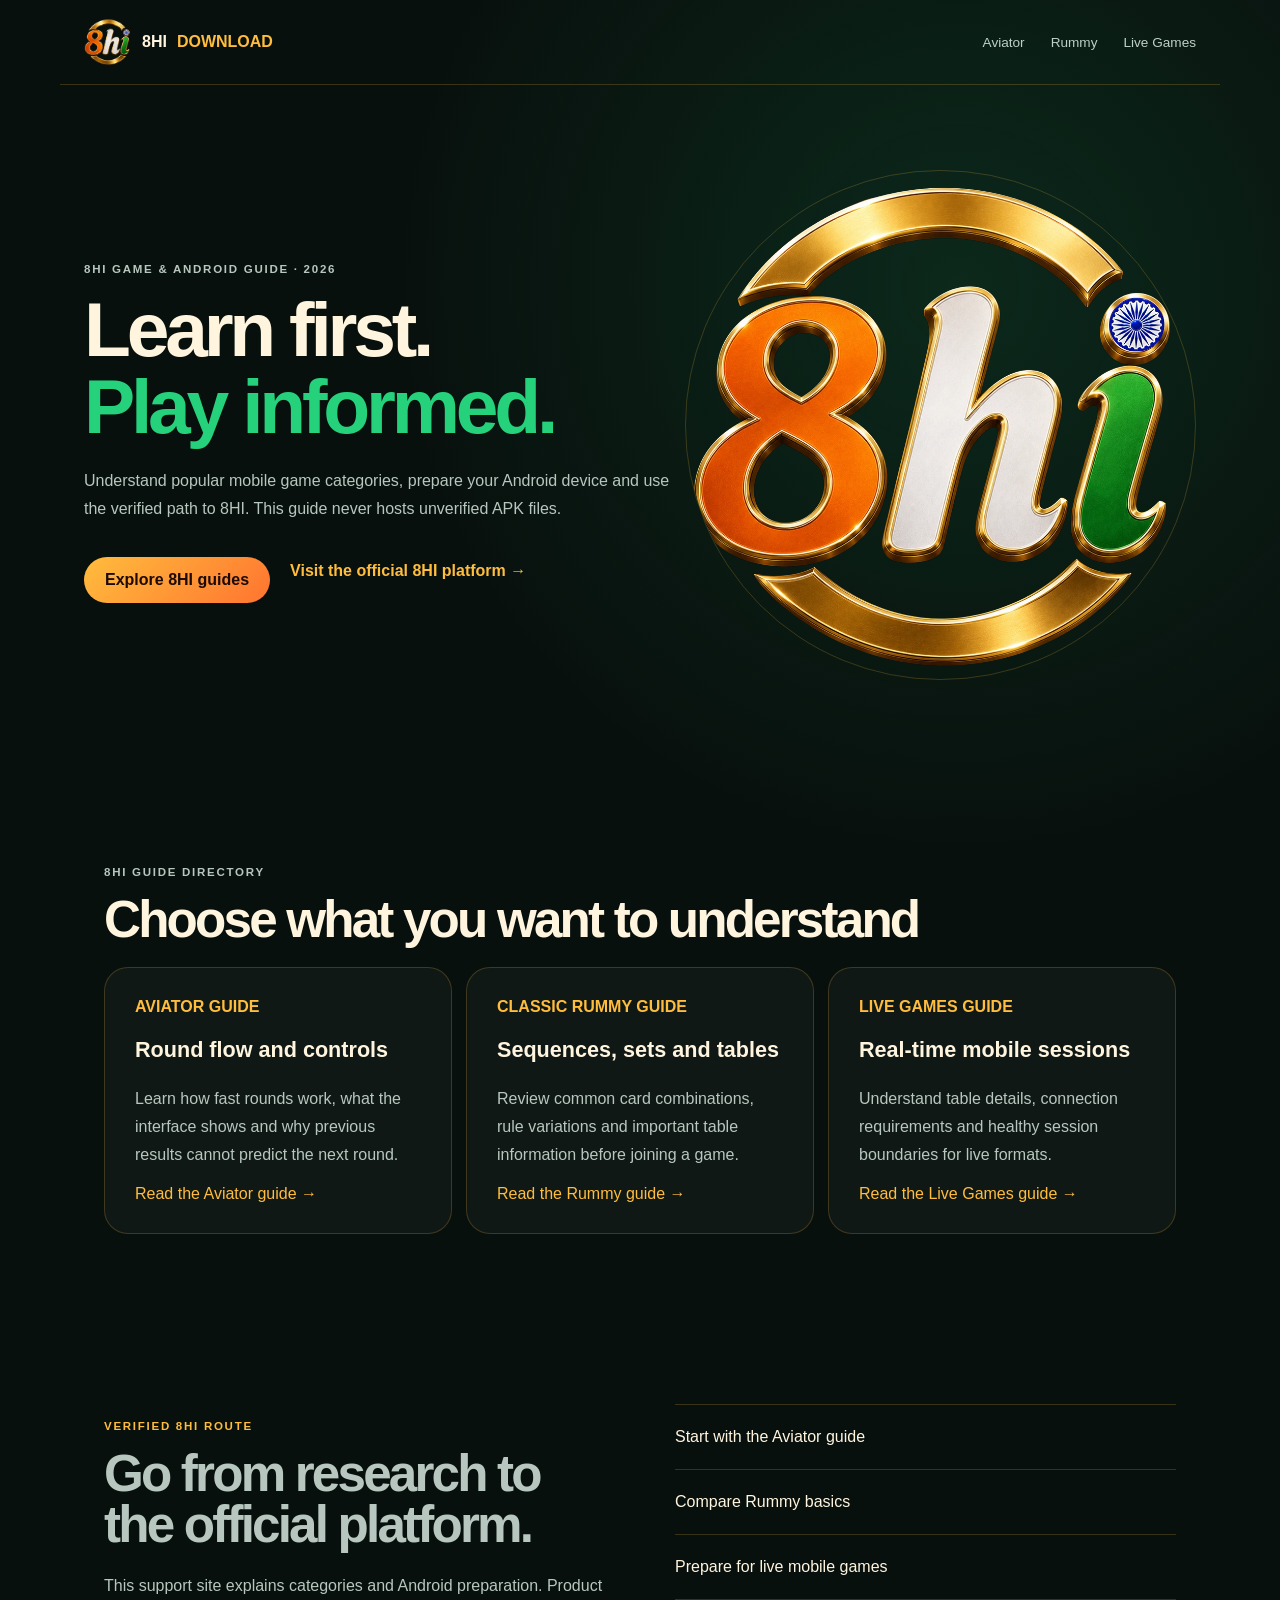
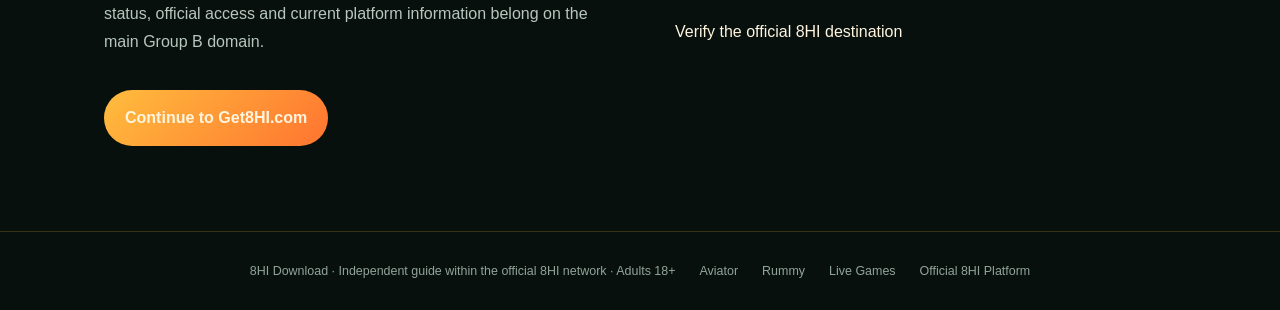
==== index.html @ d854d886 "Migrate 8HI site to GitHub Pages with live APK download" ====
<!DOCTYPE html><html lang="en-IN"><head><meta charSet="utf-8"/><meta name="viewport" content="width=device-width, initial-scale=1"/><link rel="preload" href="/assets/8hi-mark.png" as="image"/><link rel="preload" href="/assets/8hi-hero-mark-20260906.webp" as="image"/><link rel="stylesheet" href="/_next/static/css/index.asVt8kmq.css" data-rsc-css-href="/_next/static/css/index.asVt8kmq.css" data-precedence="vite-rsc/importer-resources"/><link rel="stylesheet" href="/_next/static/css/Seo.ypGJjSNi.css" data-rsc-css-href="/_next/static/css/Seo.ypGJjSNi.css" data-precedence="vite-rsc/importer-resources"/><link rel="modulepreload" fetchPriority="low" href="/_next/static/chunks/index-BQ0-oUy0.js"/><script src="/_next/static/chunks/rolldown-runtime-C60lm6uB.js" type="module" async=""></script><script src="/_next/static/chunks/framework-BgSIrAUN.js" type="module" async=""></script><link rel="modulepreload" href="/_next/static/chunks/layout-segment-context-BowPT3Re.js" crossorigin=""/><title>8HI Download 2026 — Official Release &amp; Safety Checks</title><meta name="description" content="Follow the 8HI download release status and learn how to verify the Android file, source, version and device requirements."/><meta name="robots" content="index, follow"/><meta name="googlebot" content="index, follow, max-image-preview:large, max-snippet:-1"/><meta property="og:title" content="8HI Download — Verify Before Installing"/><meta property="og:description" content="Release status and practical download safety checks for 2026."/><meta property="og:url" content="https://8hidownload.com"/><meta property="og:site_name" content="8HI Download"/><meta property="og:type" content="website"/><meta property="og:locale" content="en_IN"/><meta property="og:image" content="https://8hidownload.com/og.png"/><meta name="twitter:card" content="summary_large_image"/><meta name="twitter:title" content="8HI Download — Verify Before Installing"/><meta name="twitter:description" content="Release status and practical download safety checks for 2026."/><meta name="twitter:image" content="https://8hidownload.com/og.png"/><link rel="shortcut icon" href="/favicon.ico"/><link rel="icon" href="/icon-48.png" sizes="48x48" type="image/png"/><link rel="icon" href="/icon.png" sizes="96x96" type="image/png"/><link rel="icon" href="/icon-192.png" sizes="192x192" type="image/png"/><link rel="icon" href="/favicon.ico" sizes="48x48" type="image/x-icon"/><link rel="apple-touch-icon" href="/icon-192.png" sizes="192x192" type="image/png"/><link rel="manifest" href="/manifest.webmanifest"/><link rel="canonical" href="https://8hidownload.com"/><script>Object.assign(((self[Symbol.for("vinext.navigationRuntime")]??={bootstrap:{routeManifest:null},functions:{}}).bootstrap.rsc??={rsc:[]}),{params:{},nav:{"pathname":"/","searchParams":[]}})</script><link rel="modulepreload" href="/_next/static/chunks/index-BQ0-oUy0.js" />
</head><body><main><script type="application/ld+json">{"@context":"https://schema.org","@graph":[{"@type":"Organization","@id":"https://8hidownload.com/#organization","name":"8HI Download","url":"https://8hidownload.com/","logo":{"@type":"ImageObject","url":"https://8hidownload.com/icon-512.png"}},{"@type":"WebSite","@id":"https://8hidownload.com/#website","name":"8HI Download","url":"https://8hidownload.com/","inLanguage":"en-IN","publisher":{"@id":"https://8hidownload.com/#organization"}},{"@type":"WebPage","name":"8HI Download Guides for Android Players in 2026","description":"Explore original 8HI game guides, Android readiness advice and a verified route to the official 8HI platform.","url":"https://8hidownload.com/","datePublished":"2026-08-31","dateModified":"2026-08-31","isPartOf":{"@id":"https://8hidownload.com/#website"}},{"@type":"BreadcrumbList","itemListElement":[{"@type":"ListItem","position":1,"name":"8HI Download","item":"https://8hidownload.com/"}]}]}</script><header><a class="brand" href="/"><img src="/assets/8hi-mark.png" alt="8HI Download" width="48" height="48"/>8HI <b>DOWNLOAD</b></a><nav><a href="/aviator">Aviator</a><a href="/rummy">Rummy</a><a href="/live-games">Live Games</a></nav></header><section class="hero"><div><p class="eyebrow">8HI GAME &amp; ANDROID GUIDE · 2026</p><h1>Learn first.<span>Play informed.</span></h1><p>Understand popular mobile game categories, prepare your Android device and use the verified path to 8HI. This guide never hosts unverified APK files.</p><div class="actions"><a class="button" href="#guides">Explore 8HI guides</a><a class="text-link" href="https://get8hi.com/">Visit the official 8HI platform →</a></div></div><img src="/assets/8hi-hero-mark-20260906.webp" alt="8HI Download official logo" width="700" height="700" loading="eager"/></section><section class="guides" id="guides"><p class="eyebrow">8HI GUIDE DIRECTORY</p><h2>Choose what you want to understand</h2><div><article><b>AVIATOR GUIDE</b><h3>Round flow and controls</h3><p>Learn how fast rounds work, what the interface shows and why previous results cannot predict the next round.</p><a href="/aviator">Read the Aviator guide →</a></article><article><b>CLASSIC RUMMY GUIDE</b><h3>Sequences, sets and tables</h3><p>Review common card combinations, rule variations and important table information before joining a game.</p><a href="/rummy">Read the Rummy guide →</a></article><article><b>LIVE GAMES GUIDE</b><h3>Real-time mobile sessions</h3><p>Understand table details, connection requirements and healthy session boundaries for live formats.</p><a href="/live-games">Read the Live Games guide →</a></article></div></section><section class="learn"><div><p class="eyebrow">VERIFIED 8HI ROUTE</p><h2>Go from research to the official platform.</h2><p>This support site explains categories and Android preparation. Product status, official access and current platform information belong on the main Group B domain.</p><a class="button" href="https://get8hi.com/">Continue to Get8HI.com</a></div><ul><li><a href="/aviator">Start with the Aviator guide</a></li><li><a href="/rummy">Compare Rummy basics</a></li><li><a href="/live-games">Prepare for live mobile games</a></li><li><a href="https://get8hi.com/">Verify the official 8HI destination</a></li></ul></section><footer><span>8HI Download · Independent guide within the official 8HI network · Adults 18+</span><a href="/aviator">Aviator</a><a href="/rummy">Rummy</a><a href="/live-games">Live Games</a><a href="https://get8hi.com/">Official 8HI Platform</a></footer></main><script type="module" src="/_next/static/chunks/index-BQ0-oUy0.js" id="_R_" async=""></script><script>((self[Symbol.for("vinext.navigationRuntime")]??={bootstrap:{routeManifest:null},functions:{}}).bootstrap.rsc??={rsc:[]}).rsc.push("2:I[\"d5075e13e03a\",[],\"Children\",1]\n")</script><script>((self[Symbol.for("vinext.navigationRuntime")]??={bootstrap:{routeManifest:null},functions:{}}).bootstrap.rsc??={rsc:[]}).rsc.push("3:I[\"f68a58624a56\",[],\"GlobalErrorBoundary\",1]\n")</script><script>((self[Symbol.for("vinext.navigationRuntime")]??={bootstrap:{routeManifest:null},functions:{}}).bootstrap.rsc??={rsc:[]}).rsc.push("4:I[\"ffd5c8636600\",[],\"default\",1]\n")</script><script>((self[Symbol.for("vinext.navigationRuntime")]??={bootstrap:{routeManifest:null},functions:{}}).bootstrap.rsc??={rsc:[]}).rsc.push("5:I[\"f68a58624a56\",[],\"ErrorBoundary\",1]\n")</script><script>((self[Symbol.for("vinext.navigationRuntime")]??={bootstrap:{routeManifest:null},functions:{}}).bootstrap.rsc??={rsc:[]}).rsc.push("6:I[\"ed53b9c3ef4a\",[],\"LayoutSegmentProvider\",1]\n")</script><script>((self[Symbol.for("vinext.navigationRuntime")]??={bootstrap:{routeManifest:null},functions:{}}).bootstrap.rsc??={rsc:[]}).rsc.push("7:I[\"d5075e13e03a\",[],\"Slot\",1]\n")</script><script>((self[Symbol.for("vinext.navigationRuntime")]??={bootstrap:{routeManifest:null},functions:{}}).bootstrap.rsc??={rsc:[]}).rsc.push("8:I[\"f68a58624a56\",[],\"NotFoundBoundary\",1]\n")</script><script>((self[Symbol.for("vinext.navigationRuntime")]??={bootstrap:{routeManifest:null},functions:{}}).bootstrap.rsc??={rsc:[]}).rsc.push("9:I[\"fe48302fca77\",[],\"AppRouterScrollTarget\",1]\n")</script><script>((self[Symbol.for("vinext.navigationRuntime")]??={bootstrap:{routeManifest:null},functions:{}}).bootstrap.rsc??={rsc:[]}).rsc.push("a:I[\"f68a58624a56\",[],\"RedirectBoundary\",1]\n")</script><script>((self[Symbol.for("vinext.navigationRuntime")]??={bootstrap:{routeManifest:null},functions:{}}).bootstrap.rsc??={rsc:[]}).rsc.push(":HL[\"/_next/static/css/index.asVt8kmq.css\",\"style\"     ]\n")</script><script>((self[Symbol.for("vinext.navigationRuntime")]??={bootstrap:{routeManifest:null},functions:{}}).bootstrap.rsc??={rsc:[]}).rsc.push("0:{\"__route\":\"route:/\",\"__interceptionContext\":null,\"__layoutIds\":[\"layout:/\"],\"__rootLayout\":\"/\",\"__sourcePage\":\"/page\",\"page:/\":\"$L1\",\"layout:/\":[[[[\"$\",\"link\",\"css:/_next/static/css/index.asVt8kmq.css\",{\"rel\":\"stylesheet\",\"precedence\":\"vite-rsc/importer-resources\",\"href\":\"/_next/static/css/index.asVt8kmq.css\",\"data-rsc-css-href\":\"/_next/static/css/index.asVt8kmq.css\"}],\"$undefined\"],[\"$\",\"html\",null,{\"lang\":\"en-IN\",\"children\":[\"$\",\"body\",null,{\"children\":[\"$\",\"$L2\",null,{}]}]}]],null],\"route:/\":[[[\"$\",\"meta\",null,{\"charSet\":\"utf-8\"}],[[\"$\",\"title\",\"0\",{\"children\":\"8HI Download 2026 — Official Release \u0026 Safety Checks\"}],[\"$\",\"meta\",\"1\",{\"name\":\"description\",\"content\":\"Follow the 8HI download release status and learn how to verify the Android file, source, version and device requirements.\"}],[\"$\",\"meta\",\"2\",{\"name\":\"robots\",\"content\":\"index, follow\"}],[\"$\",\"meta\",\"3\",{\"name\":\"googlebot\",\"content\":\"index, follow, max-image-preview:large, max-snippet:-1\"}],[\"$\",\"meta\",\"4\",{\"property\":\"og:title\",\"content\":\"8HI Download — Verify Before Installing\"}],[\"$\",\"meta\",\"5\",{\"property\":\"og:description\",\"content\":\"Release status and practical download safety checks for 2026.\"}],[\"$\",\"meta\",\"6\",{\"property\":\"og:url\",\"content\":\"https://8hidownload.com\"}],[\"$\",\"meta\",\"7\",{\"property\":\"og:site_name\",\"content\":\"8HI Download\"}],[\"$\",\"meta\",\"8\",{\"property\":\"og:type\",\"content\":\"website\"}],[\"$\",\"meta\",\"9\",{\"property\":\"og:locale\",\"content\":\"en_IN\"}],[\"$\",\"meta\",\"10\",{\"property\":\"og:image\",\"content\":\"https://8hidownload.com/og.png\"}],[\"$\",\"meta\",\"11\",{\"name\":\"twitter:card\",\"content\":\"summary_large_image\"}],[\"$\",\"meta\",\"12\",{\"name\":\"twitter:title\",\"content\":\"8HI Download — Verify Before Installing\"}],[\"$\",\"meta\",\"13\",{\"name\":\"twitter:description\",\"content\":\"Release status and practical download safety checks for 2026.\"}],[\"$\",\"meta\",\"14\",{\"name\":\"twitter:image\",\"content\":\"https://8hidownload.com/og.png\"}],[\"$\",\"link\",\"15\",{\"rel\":\"shortcut icon\",\"href\":\"/favicon.ico\"}],[\"$\",\"link\",\"16\",{\"rel\":\"icon\",\"href\":\"/icon-48.png\",\"sizes\":\"48x48\",\"type\":\"image/png\"}],[\"$\",\"link\",\"17\",{\"rel\":\"icon\",\"href\":\"/icon.png\",\"sizes\":\"96x96\",\"type\":\"image/png\"}],[\"$\",\"link\",\"18\",{\"rel\":\"icon\",\"href\":\"/icon-192.png\",\"sizes\":\"192x192\",\"type\":\"image/png\"}],[\"$\",\"link\",\"19\",{\"rel\":\"icon\",\"href\":\"/favicon.ico\",\"sizes\":\"48x48\",\"type\":\"image/x-icon\"}],[\"$\",\"link\",\"20\",{\"rel\":\"apple-touch-icon\",\"href\":\"/icon-192.png\",\"sizes\":\"192x192\",\"type\":\"image/png\"}],[\"$\",\"link\",\"21\",{\"rel\":\"manifest\",\"href\":\"/manifest.webmanifest\"}],[\"$\",\"link\",\"22\",{\"rel\":\"canonical\",\"href\":\"https://8hidownload.com\"}]],[[\"$\",\"meta\",\"0\",{\"name\":\"viewport\",\"content\":\"width=device-width, initial-scale=1\"}]]],[\"$\",\"$L3\",null,{\"fallback\":\"$4\",\"children\":[\"$\",\"$L5\",null,{\"fallback\":\"$4\",\"children\":[\"$\",\"$L6\",null,{\"providerId\":\"layout:/\",\"segmentMap\":{\"children\":[]},\"children\":[\"$\",\"$L7\",null,{\"id\":\"layout:/\",\"parallelSlots\":\"$undefined\",\"children\":[\"$\",\"$L8\",null,{\"resetKey\":\"\",\"fallback\":[\"$\",\"main\",null,{\"className\":\"subpage\",\"children\":[[\"$\",\"p\",null,{\"className\":\"eyebrow\",\"children\":\"404\"}],[\"$\",\"h1\",null,{\"children\":\"Guide not found\"}],[\"$\",\"p\",null,{\"className\":\"intro\",\"children\":\"This guide is not available in the 8HI Download library.\"}],[\"$\",\"a\",null,{\"className\":\"button\",\"href\":\"/\",\"children\":\"Return to 8HI Download\"}]]}],\"children\":[\"$\",\"$L8\",null,{\"resetKey\":\"\",\"fallback\":[\"$\",\"main\",null,{\"className\":\"subpage\",\"children\":[[\"$\",\"p\",null,{\"className\":\"eyebrow\",\"children\":\"404\"}],[\"$\",\"h1\",null,{\"children\":\"Guide not found\"}],[\"$\",\"p\",null,{\"className\":\"intro\",\"children\":\"This guide is not available in the 8HI Download library.\"}],[\"$\",\"a\",null,{\"className\":\"button\",\"href\":\"/\",\"children\":\"Return to 8HI Download\"}]]}],\"children\":[\"$\",\"$L9\",null,{\"children\":[\"$\",\"$La\",null,{\"children\":[[\"$\",\"$L6\",null,{\"providerId\":\"page:/\",\"segmentMap\":{\"children\":[\"__PAGE__\"]},\"children\":[\"$\",\"$L7\",null,{\"id\":\"page:/\"}]}],null]}]}]}]}]}]}]}]}],null,null],\"__layoutFlags\":{\"layout:/\":\"s\"},\"__artifactCompatibility\":{\"schemaVersion\":1,\"graphVersion\":\"app-route-graph:1177fd80f83fa7b0\",\"deploymentVersion\":\"7ef89b53-1658-4b72-861a-48c53cebe636\",\"appElementsSchemaVersion\":1,\"rscPayloadSchemaVersion\":1,\"rootBoundaryId\":\"/\",\"renderEpoch\":null},\"__renderObservation\":{\"schemaVersion\":1,\"output\":{\"kind\":\"app-rsc\",\"mountedSlotsFingerprint\":null,\"renderEpoch\":null,\"rootBoundaryId\":\"/\",\"routeId\":\"route:/\"},\"completeness\":\"partial\",\"boundaryOutcome\":{\"kind\":\"unknown\"},\"requestApis\":[{\"kind\":\"connection\",\"status\":\"unknown\"},{\"kind\":\"cookies\",\"status\":\"unknown\"},{\"kind\":\"draftMode\",\"status\":\"unknown\"},{\"kind\":\"headers\",\"status\":\"unknown\"},{\"kind\":\"params\",\"status\":\"unknown\"},{\"kind\":\"searchParams\",\"status\":\"unknown\"}],\"dynamicFetches\":[],\"cacheTags\":[\"/\",\"_N_T_/\",\"_N_T_/index\",\"_N_T_/layout\",\"_N_T_/page\"],\"pathTags\":[\"/\"],\"cacheability\":\"unknown\",\"downgrade\":{\"target\":\"freshRender\",\"reasons\":[{\"code\":\"CP_DOWNGRADE_CACHEABILITY_UNKNOWN\",\"target\":\"freshRender\"},{\"code\":\"CP_DOWNGRADE_INCOMPLETE_OBSERVATION\",\"completeness\":\"partial\",\"target\":\"freshRender\"},{\"code\":\"CP_DOWNGRADE_UNKNOWN_REQUEST_API\",\"requestApi\":\"connection\",\"target\":\"freshRender\"},{\"code\":\"CP_DOWNGRADE_UNKNOWN_REQUEST_API\",\"requestApi\":\"cookies\",\"target\":\"freshRender\"},{\"code\":\"CP_DOWNGRADE_UNKNOWN_REQUEST_API\",\"requestApi\":\"draftMode\",\"target\":\"freshRender\"},{\"code\":\"CP_DOWNGRADE_UNKNOWN_REQUEST_API\",\"requestApi\":\"headers\",\"target\":\"freshRender\"},{\"code\":\"CP_DOWNGRADE_UNKNOWN_REQUEST_API\",\"requestApi\":\"params\",\"target\":\"freshRender\"},{\"code\":\"CP_DOWNGRADE_UNKNOWN_REQUEST_API\",\"requestApi\":\"searchParams\",\"target\":\"freshRender\"}],\"fallback\":{\"kind\":\"breakerFallback\",\"code\":\"CP_PRIVATE_DYNAMIC_DOWNGRADE\",\"mode\":\"renderFresh\",\"scope\":\"affectedOutput\",\"fields\":{\"reasonCodes\":[\"CP_DOWNGRADE_CACHEABILITY_UNKNOWN\",\"CP_DOWNGRADE_INCOMPLETE_OBSERVATION\",\"CP_DOWNGRADE_UNKNOWN_REQUEST_API\",\"CP_DOWNGRADE_UNKNOWN_REQUEST_API\",\"CP_DOWNGRADE_UNKNOWN_REQUEST_API\",\"CP_DOWNGRADE_UNKNOWN_REQUEST_API\",\"CP_DOWNGRADE_UNKNOWN_REQUEST_API\",\"CP_DOWNGRADE_UNKNOWN_REQUEST_API\"],\"target\":\"freshRender\"}},\"isPublicCacheCandidate\":false}}}\n")</script><script>((self[Symbol.for("vinext.navigationRuntime")]??={bootstrap:{routeManifest:null},functions:{}}).bootstrap.rsc??={rsc:[]}).rsc.push(":HL[\"/_next/static/css/Seo.ypGJjSNi.css\",\"style\"     ]\n")</script><script>((self[Symbol.for("vinext.navigationRuntime")]??={bootstrap:{routeManifest:null},functions:{}}).bootstrap.rsc??={rsc:[]}).rsc.push(":HL[\"/assets/8hi-mark.png\",\"image\"]\n")</script><script>((self[Symbol.for("vinext.navigationRuntime")]??={bootstrap:{routeManifest:null},functions:{}}).bootstrap.rsc??={rsc:[]}).rsc.push(":HL[\"/assets/8hi-hero-mark-20260906.webp\",\"image\"]\n")</script><script>((self[Symbol.for("vinext.navigationRuntime")]??={bootstrap:{routeManifest:null},functions:{}}).bootstrap.rsc??={rsc:[]}).rsc.push("1:[[[\"$\",\"link\",\"css:/_next/static/css/Seo.ypGJjSNi.css\",{\"rel\":\"stylesheet\",\"precedence\":\"vite-rsc/importer-resources\",\"href\":\"/_next/static/css/Seo.ypGJjSNi.css\",\"data-rsc-css-href\":\"/_next/static/css/Seo.ypGJjSNi.css\"}],\"$undefined\"],[\"$\",\"main\",null,{\"children\":[[[[\"$\",\"link\",\"css:/_next/static/css/Seo.ypGJjSNi.css\",{\"rel\":\"stylesheet\",\"precedence\":\"vite-rsc/importer-resources\",\"href\":\"/_next/static/css/Seo.ypGJjSNi.css\",\"data-rsc-css-href\":\"/_next/static/css/Seo.ypGJjSNi.css\"}],\"$undefined\"],[\"$\",\"script\",null,{\"type\":\"application/ld+json\",\"dangerouslySetInnerHTML\":{\"__html\":\"{\\\"@context\\\":\\\"https://schema.org\\\",\\\"@graph\\\":[{\\\"@type\\\":\\\"Organization\\\",\\\"@id\\\":\\\"https://8hidownload.com/#organization\\\",\\\"name\\\":\\\"8HI Download\\\",\\\"url\\\":\\\"https://8hidownload.com/\\\",\\\"logo\\\":{\\\"@type\\\":\\\"ImageObject\\\",\\\"url\\\":\\\"https://8hidownload.com/icon-512.png\\\"}},{\\\"@type\\\":\\\"WebSite\\\",\\\"@id\\\":\\\"https://8hidownload.com/#website\\\",\\\"name\\\":\\\"8HI Download\\\",\\\"url\\\":\\\"https://8hidownload.com/\\\",\\\"inLanguage\\\":\\\"en-IN\\\",\\\"publisher\\\":{\\\"@id\\\":\\\"https://8hidownload.com/#organization\\\"}},{\\\"@type\\\":\\\"WebPage\\\",\\\"name\\\":\\\"8HI Download Guides for Android Players in 2026\\\",\\\"description\\\":\\\"Explore original 8HI game guides, Android readiness advice and a verified route to the official 8HI platform.\\\",\\\"url\\\":\\\"https://8hidownload.com/\\\",\\\"datePublished\\\":\\\"2026-08-31\\\",\\\"dateModified\\\":\\\"2026-08-31\\\",\\\"isPartOf\\\":{\\\"@id\\\":\\\"https://8hidownload.com/#website\\\"}},{\\\"@type\\\":\\\"BreadcrumbList\\\",\\\"itemListElement\\\":[{\\\"@type\\\":\\\"ListItem\\\",\\\"position\\\":1,\\\"name\\\":\\\"8HI Download\\\",\\\"item\\\":\\\"https://8hidownload.com/\\\"}]}]}\"}}]],[\"$\",\"header\",null,{\"children\":[[\"$\",\"a\",null,{\"className\":\"brand\",\"href\":\"/\",\"children\":[[\"$\",\"img\",null,{\"src\":\"/assets/8hi-mark.png\",\"alt\":\"8HI Download\",\"width\":\"48\",\"height\":\"48\"}],\"8HI \",[\"$\",\"b\",null,{\"children\":\"DOWNLOAD\"}]]}],[\"$\",\"nav\",null,{\"children\":[[\"$\",\"a\",null,{\"href\":\"/aviator\",\"children\":\"Aviator\"}],[\"$\",\"a\",null,{\"href\":\"/rummy\",\"children\":\"Rummy\"}],[\"$\",\"a\",null,{\"href\":\"/live-games\",\"children\":\"Live Games\"}]]}]]}],[\"$\",\"section\",null,{\"className\":\"hero\",\"children\":[[\"$\",\"div\",null,{\"children\":[[\"$\",\"p\",null,{\"className\":\"eyebrow\",\"children\":\"8HI GAME \u0026 ANDROID GUIDE · 2026\"}],[\"$\",\"h1\",null,{\"children\":[\"Learn first.\",[\"$\",\"span\",null,{\"children\":\"Play informed.\"}]]}],[\"$\",\"p\",null,{\"children\":\"Understand popular mobile game categories, prepare your Android device and use the verified path to 8HI. This guide never hosts unverified APK files.\"}],[\"$\",\"div\",null,{\"className\":\"actions\",\"children\":[[\"$\",\"a\",null,{\"className\":\"button\",\"href\":\"#guides\",\"children\":\"Explore 8HI guides\"}],[\"$\",\"a\",null,{\"className\":\"text-link\",\"href\":\"https://get8hi.com/\",\"children\":\"Visit the official 8HI platform →\"}]]}]]}],[\"$\",\"img\",null,{\"src\":\"/assets/8hi-hero-mark-20260906.webp\",\"alt\":\"8HI Download official logo\",\"width\":\"700\",\"height\":\"700\",\"loading\":\"eager\"}]]}],[\"$\",\"section\",null,{\"className\":\"guides\",\"id\":\"guides\",\"children\":[[\"$\",\"p\",null,{\"className\":\"eyebrow\",\"children\":\"8HI GUIDE DIRECTORY\"}],[\"$\",\"h2\",null,{\"children\":\"Choose what you want to understand\"}],[\"$\",\"div\",null,{\"children\":[[\"$\",\"article\",null,{\"children\":[[\"$\",\"b\",null,{\"children\":\"AVIATOR GUIDE\"}],[\"$\",\"h3\",null,{\"children\":\"Round flow and controls\"}],[\"$\",\"p\",null,{\"children\":\"Learn how fast rounds work, what the interface shows and why previous results cannot predict the next round.\"}],[\"$\",\"a\",null,{\"href\":\"/aviator\",\"children\":\"Read the Aviator guide →\"}]]}],[\"$\",\"article\",null,{\"children\":[[\"$\",\"b\",null,{\"children\":\"CLASSIC RUMMY GUIDE\"}],[\"$\",\"h3\",null,{\"children\":\"Sequences, sets and tables\"}],[\"$\",\"p\",null,{\"children\":\"Review common card combinations, rule variations and important table information before joining a game.\"}],[\"$\",\"a\",null,{\"href\":\"/rummy\",\"children\":\"Read the Rummy guide →\"}]]}],[\"$\",\"article\",null,{\"children\":[[\"$\",\"b\",null,{\"children\":\"LIVE GAMES GUIDE\"}],[\"$\",\"h3\",null,{\"children\":\"Real-time mobile sessions\"}],[\"$\",\"p\",null,{\"children\":\"Understand table details, connection requirements and healthy session boundaries for live formats.\"}],[\"$\",\"a\",null,{\"href\":\"/live-games\",\"children\":\"Read the Live Games guide →\"}]]}]]}]]}],[\"$\",\"section\",null,{\"className\":\"learn\",\"children\":[\"$Lb\",\"$Lc\"]}],\"$Ld\"]}]]\n")</script><script>((self[Symbol.for("vinext.navigationRuntime")]??={bootstrap:{routeManifest:null},functions:{}}).bootstrap.rsc??={rsc:[]}).rsc.push("b:[\"$\",\"div\",null,{\"children\":[[\"$\",\"p\",null,{\"className\":\"eyebrow\",\"children\":\"VERIFIED 8HI ROUTE\"}],[\"$\",\"h2\",null,{\"children\":\"Go from research to the official platform.\"}],[\"$\",\"p\",null,{\"children\":\"This support site explains categories and Android preparation. Product status, official access and current platform information belong on the main Group B domain.\"}],[\"$\",\"a\",null,{\"className\":\"button\",\"href\":\"https://get8hi.com/\",\"children\":\"Continue to Get8HI.com\"}]]}]\n")</script><script>((self[Symbol.for("vinext.navigationRuntime")]??={bootstrap:{routeManifest:null},functions:{}}).bootstrap.rsc??={rsc:[]}).rsc.push("c:[\"$\",\"ul\",null,{\"children\":[[\"$\",\"li\",null,{\"children\":[\"$\",\"a\",null,{\"href\":\"/aviator\",\"children\":\"Start with the Aviator guide\"}]}],[\"$\",\"li\",null,{\"children\":[\"$\",\"a\",null,{\"href\":\"/rummy\",\"children\":\"Compare Rummy basics\"}]}],[\"$\",\"li\",null,{\"children\":[\"$\",\"a\",null,{\"href\":\"/live-games\",\"children\":\"Prepare for live mobile games\"}]}],[\"$\",\"li\",null,{\"children\":[\"$\",\"a\",null,{\"href\":\"https://get8hi.com/\",\"children\":\"Verify the official 8HI destination\"}]}]]}]\n")</script><script>((self[Symbol.for("vinext.navigationRuntime")]??={bootstrap:{routeManifest:null},functions:{}}).bootstrap.rsc??={rsc:[]}).rsc.push("d:[\"$\",\"footer\",null,{\"children\":[[\"$\",\"span\",null,{\"children\":\"8HI Download · Independent guide within the official 8HI network · Adults 18+\"}],[\"$\",\"a\",null,{\"href\":\"/aviator\",\"children\":\"Aviator\"}],[\"$\",\"a\",null,{\"href\":\"/rummy\",\"children\":\"Rummy\"}],[\"$\",\"a\",null,{\"href\":\"/live-games\",\"children\":\"Live Games\"}],[\"$\",\"a\",null,{\"href\":\"https://get8hi.com/\",\"children\":\"Official 8HI Platform\"}]]}]\n")</script><script>Object.assign(((self[Symbol.for("vinext.navigationRuntime")]??={bootstrap:{routeManifest:null},functions:{}}).bootstrap.rsc??={rsc:[]}),{"initialCacheKind":"static"});((self[Symbol.for("vinext.navigationRuntime")]??={bootstrap:{routeManifest:null},functions:{}}).bootstrap.rsc??={rsc:[]}).done=true</script><script src="/download-ready.js" defer></script></body></html>
---- _next/static/css/index.asVt8kmq.css ----
:root{--bg:#08100d;--text:#fff5df;--gold:#ffbd3d;--green:#26d17c;--line:#ffbd3d33}*{box-sizing:border-box}html{scroll-behavior:smooth}body{background:var(--bg);color:var(--text);margin:0;font-family:Arial,sans-serif}a{color:inherit;text-decoration:none}main{background:radial-gradient(circle at 75% 15%,#26d17c21,transparent 30%),var(--bg)}header{border-bottom:1px solid var(--line);justify-content:space-between;align-items:center;max-width:1160px;margin:auto;padding:18px 24px;display:flex}.brand{align-items:center;gap:10px;font-weight:900;display:flex}.brand b,.eyebrow{color:var(--gold)}nav{color:#bdd0c6;gap:26px;font-size:.85rem;display:flex}.hero{grid-template-columns:1fr .85fr;align-items:center;max-width:1160px;min-height:680px;margin:auto;padding:70px 24px;display:grid}.eyebrow{letter-spacing:.15em;text-transform:uppercase;font-size:.72rem;font-weight:900}.hero h1,.guides h2,.learn h2{letter-spacing:-.055em;margin:12px 0 22px;font-size:clamp(3rem,6vw,5.6rem);line-height:1}.hero h1 span{color:var(--green);display:block}.hero p,.guides p,.learn{color:#b7c7bf;line-height:1.75}.hero>div>p{max-width:600px}.hero>img{border:1px solid var(--line);border-radius:50%;width:100%;height:auto}.button{background:linear-gradient(135deg,var(--gold),#ff7430);color:#1d0b03;border-radius:999px;margin-top:18px;padding:14px 21px;font-weight:900;display:inline-flex}.guides,.learn{max-width:1120px;margin:auto;padding:85px 24px}.guides h2,.learn h2{font-size:clamp(2.2rem,4vw,3.4rem)}.guides>div{grid-template-columns:repeat(3,1fr);gap:14px;display:grid}.guides article{border:1px solid var(--line);background:#ffffff09;border-radius:24px;padding:30px}.guides article>b,.guides article>a{color:var(--gold)}.guides h3{font-size:1.35rem}.learn{grid-template-columns:1fr 1fr;gap:70px;display:grid}.learn ul{margin:0;padding:0;list-style:none}.learn li{border-top:1px solid var(--line);padding:18px 0}footer{border-top:1px solid var(--line);color:#91a49a;flex-wrap:wrap;justify-content:center;gap:24px;padding:32px;font-size:.78rem;display:flex}@media (max-width:720px){body{padding-bottom:72px}header{padding:12px 16px}header nav{z-index:10;border:1px solid var(--line);background:#08100df2;border-radius:16px;justify-content:space-around;padding:14px;position:fixed;bottom:8px;left:10px;right:10px}.hero{text-align:center;grid-template-columns:1fr;min-height:auto;padding:55px 18px}.hero h1{font-size:3.2rem}.hero>img{margin-top:45px}.guides,.learn{padding:65px 18px}.guides>div,.learn{grid-template-columns:1fr}.learn{gap:25px}}
---- _next/static/css/Seo.ypGJjSNi.css ----
.actions{flex-wrap:wrap;align-items:center;gap:20px;display:flex}.text-link{color:var(--gold);font-weight:800}.learn a{color:var(--text)}.official-cta{border:1px solid var(--line);background:#26d17c0f;border-radius:24px;margin:60px 0;padding:34px}.official-cta h2,.related h2{font-size:clamp(1.8rem,4vw,2.8rem)}.related{margin:60px 0}.related>div{grid-template-columns:1fr 1fr;gap:14px;display:grid}.related a{border:1px solid var(--line);background:#ffffff06;border-radius:18px;flex-direction:column;gap:10px;padding:22px;display:flex}.related span{color:#b7c7bf;line-height:1.55}@media (max-width:720px){.related>div{grid-template-columns:1fr}.actions{justify-content:center}}.crumb{color:#b9c4d5;flex-wrap:wrap;align-items:center;gap:.55rem;margin:0 0 1.4rem;font-size:.9rem;display:flex}.crumb a{color:inherit}.updated{color:#a8b4c8;margin:1rem 0 2rem;display:block}:is(a:focus-visible,summary:focus-visible){outline-offset:4px;outline:3px solid #f2bf45}
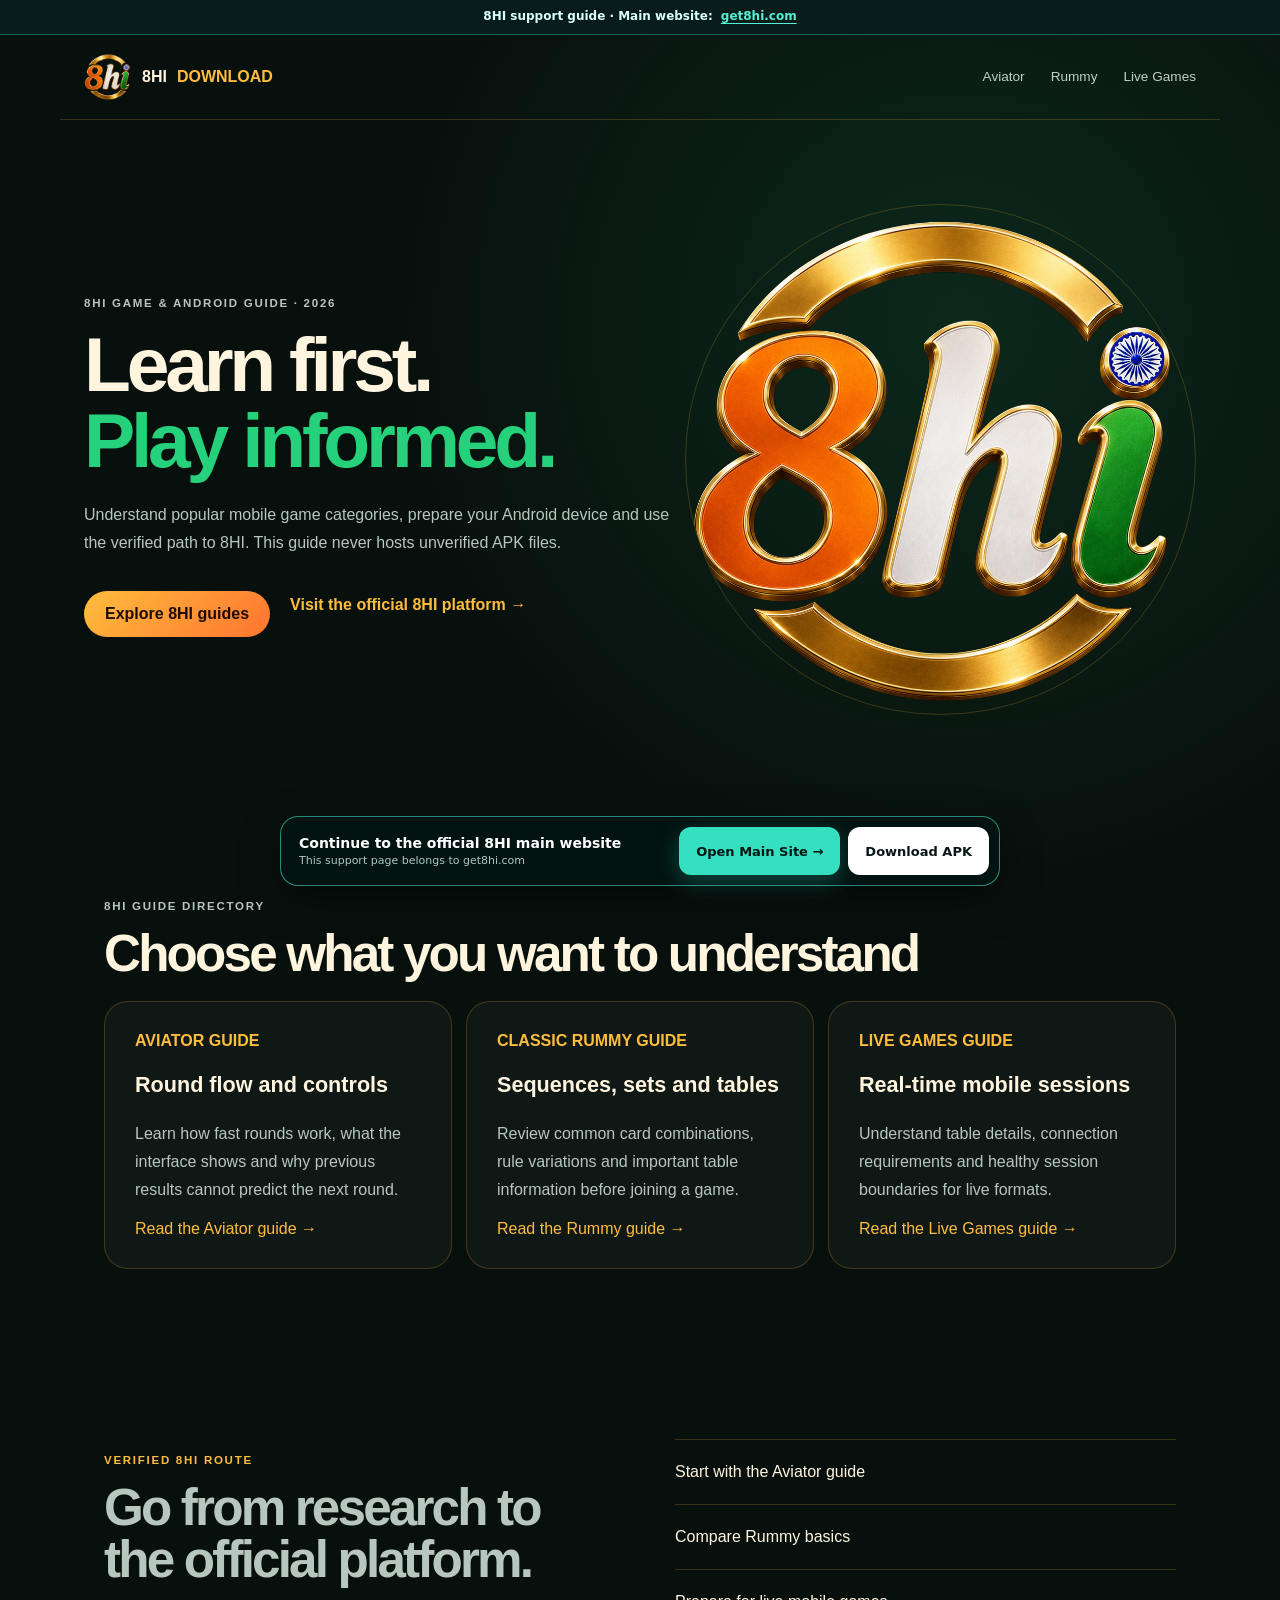
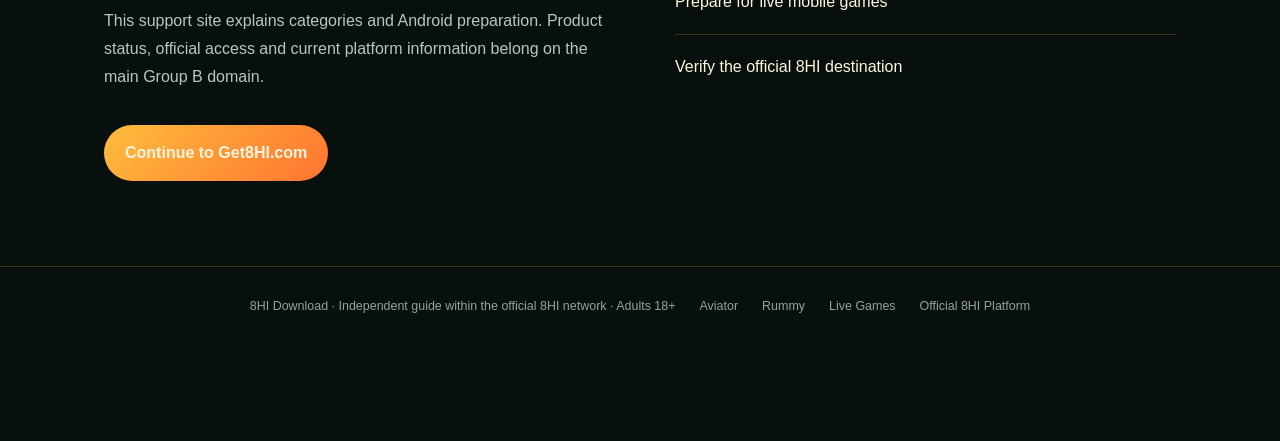
==== commit b403f9ab: "Add clear mobile navigation to main site" ====
--- a/index.html
+++ b/index.html
@@ -1,2 +1,2 @@
 <!DOCTYPE html><html lang="en-IN"><head><meta charSet="utf-8"/><meta name="viewport" content="width=device-width, initial-scale=1"/><link rel="preload" href="/assets/8hi-mark.png" as="image"/><link rel="preload" href="/assets/8hi-hero-mark-20260906.webp" as="image"/><link rel="stylesheet" href="/_next/static/css/index.asVt8kmq.css" data-rsc-css-href="/_next/static/css/index.asVt8kmq.css" data-precedence="vite-rsc/importer-resources"/><link rel="stylesheet" href="/_next/static/css/Seo.ypGJjSNi.css" data-rsc-css-href="/_next/static/css/Seo.ypGJjSNi.css" data-precedence="vite-rsc/importer-resources"/><link rel="modulepreload" fetchPriority="low" href="/_next/static/chunks/index-BQ0-oUy0.js"/><script src="/_next/static/chunks/rolldown-runtime-C60lm6uB.js" type="module" async=""></script><script src="/_next/static/chunks/framework-BgSIrAUN.js" type="module" async=""></script><link rel="modulepreload" href="/_next/static/chunks/layout-segment-context-BowPT3Re.js" crossorigin=""/><title>8HI Download 2026 — Official Release &amp; Safety Checks</title><meta name="description" content="Follow the 8HI download release status and learn how to verify the Android file, source, version and device requirements."/><meta name="robots" content="index, follow"/><meta name="googlebot" content="index, follow, max-image-preview:large, max-snippet:-1"/><meta property="og:title" content="8HI Download — Verify Before Installing"/><meta property="og:description" content="Release status and practical download safety checks for 2026."/><meta property="og:url" content="https://8hidownload.com"/><meta property="og:site_name" content="8HI Download"/><meta property="og:type" content="website"/><meta property="og:locale" content="en_IN"/><meta property="og:image" content="https://8hidownload.com/og.png"/><meta name="twitter:card" content="summary_large_image"/><meta name="twitter:title" content="8HI Download — Verify Before Installing"/><meta name="twitter:description" content="Release status and practical download safety checks for 2026."/><meta name="twitter:image" content="https://8hidownload.com/og.png"/><link rel="shortcut icon" href="/favicon.ico"/><link rel="icon" href="/icon-48.png" sizes="48x48" type="image/png"/><link rel="icon" href="/icon.png" sizes="96x96" type="image/png"/><link rel="icon" href="/icon-192.png" sizes="192x192" type="image/png"/><link rel="icon" href="/favicon.ico" sizes="48x48" type="image/x-icon"/><link rel="apple-touch-icon" href="/icon-192.png" sizes="192x192" type="image/png"/><link rel="manifest" href="/manifest.webmanifest"/><link rel="canonical" href="https://8hidownload.com"/><script>Object.assign(((self[Symbol.for("vinext.navigationRuntime")]??={bootstrap:{routeManifest:null},functions:{}}).bootstrap.rsc??={rsc:[]}),{params:{},nav:{"pathname":"/","searchParams":[]}})</script><link rel="modulepreload" href="/_next/static/chunks/index-BQ0-oUy0.js" />
-</head><body><main><script type="application/ld+json">{"@context":"https://schema.org","@graph":[{"@type":"Organization","@id":"https://8hidownload.com/#organization","name":"8HI Download","url":"https://8hidownload.com/","logo":{"@type":"ImageObject","url":"https://8hidownload.com/icon-512.png"}},{"@type":"WebSite","@id":"https://8hidownload.com/#website","name":"8HI Download","url":"https://8hidownload.com/","inLanguage":"en-IN","publisher":{"@id":"https://8hidownload.com/#organization"}},{"@type":"WebPage","name":"8HI Download Guides for Android Players in 2026","description":"Explore original 8HI game guides, Android readiness advice and a verified route to the official 8HI platform.","url":"https://8hidownload.com/","datePublished":"2026-08-31","dateModified":"2026-08-31","isPartOf":{"@id":"https://8hidownload.com/#website"}},{"@type":"BreadcrumbList","itemListElement":[{"@type":"ListItem","position":1,"name":"8HI Download","item":"https://8hidownload.com/"}]}]}</script><header><a class="brand" href="/"><img src="/assets/8hi-mark.png" alt="8HI Download" width="48" height="48"/>8HI <b>DOWNLOAD</b></a><nav><a href="/aviator">Aviator</a><a href="/rummy">Rummy</a><a href="/live-games">Live Games</a></nav></header><section class="hero"><div><p class="eyebrow">8HI GAME &amp; ANDROID GUIDE · 2026</p><h1>Learn first.<span>Play informed.</span></h1><p>Understand popular mobile game categories, prepare your Android device and use the verified path to 8HI. This guide never hosts unverified APK files.</p><div class="actions"><a class="button" href="#guides">Explore 8HI guides</a><a class="text-link" href="https://get8hi.com/">Visit the official 8HI platform →</a></div></div><img src="/assets/8hi-hero-mark-20260906.webp" alt="8HI Download official logo" width="700" height="700" loading="eager"/></section><section class="guides" id="guides"><p class="eyebrow">8HI GUIDE DIRECTORY</p><h2>Choose what you want to understand</h2><div><article><b>AVIATOR GUIDE</b><h3>Round flow and controls</h3><p>Learn how fast rounds work, what the interface shows and why previous results cannot predict the next round.</p><a href="/aviator">Read the Aviator guide →</a></article><article><b>CLASSIC RUMMY GUIDE</b><h3>Sequences, sets and tables</h3><p>Review common card combinations, rule variations and important table information before joining a game.</p><a href="/rummy">Read the Rummy guide →</a></article><article><b>LIVE GAMES GUIDE</b><h3>Real-time mobile sessions</h3><p>Understand table details, connection requirements and healthy session boundaries for live formats.</p><a href="/live-games">Read the Live Games guide →</a></article></div></section><section class="learn"><div><p class="eyebrow">VERIFIED 8HI ROUTE</p><h2>Go from research to the official platform.</h2><p>This support site explains categories and Android preparation. Product status, official access and current platform information belong on the main Group B domain.</p><a class="button" href="https://get8hi.com/">Continue to Get8HI.com</a></div><ul><li><a href="/aviator">Start with the Aviator guide</a></li><li><a href="/rummy">Compare Rummy basics</a></li><li><a href="/live-games">Prepare for live mobile games</a></li><li><a href="https://get8hi.com/">Verify the official 8HI destination</a></li></ul></section><footer><span>8HI Download · Independent guide within the official 8HI network · Adults 18+</span><a href="/aviator">Aviator</a><a href="/rummy">Rummy</a><a href="/live-games">Live Games</a><a href="https://get8hi.com/">Official 8HI Platform</a></footer></main><script type="module" src="/_next/static/chunks/index-BQ0-oUy0.js" id="_R_" async=""></script><script>((self[Symbol.for("vinext.navigationRuntime")]??={bootstrap:{routeManifest:null},functions:{}}).bootstrap.rsc??={rsc:[]}).rsc.push("2:I[\"d5075e13e03a\",[],\"Children\",1]\n")</script><script>((self[Symbol.for("vinext.navigationRuntime")]??={bootstrap:{routeManifest:null},functions:{}}).bootstrap.rsc??={rsc:[]}).rsc.push("3:I[\"f68a58624a56\",[],\"GlobalErrorBoundary\",1]\n")</script><script>((self[Symbol.for("vinext.navigationRuntime")]??={bootstrap:{routeManifest:null},functions:{}}).bootstrap.rsc??={rsc:[]}).rsc.push("4:I[\"ffd5c8636600\",[],\"default\",1]\n")</script><script>((self[Symbol.for("vinext.navigationRuntime")]??={bootstrap:{routeManifest:null},functions:{}}).bootstrap.rsc??={rsc:[]}).rsc.push("5:I[\"f68a58624a56\",[],\"ErrorBoundary\",1]\n")</script><script>((self[Symbol.for("vinext.navigationRuntime")]??={bootstrap:{routeManifest:null},functions:{}}).bootstrap.rsc??={rsc:[]}).rsc.push("6:I[\"ed53b9c3ef4a\",[],\"LayoutSegmentProvider\",1]\n")</script><script>((self[Symbol.for("vinext.navigationRuntime")]??={bootstrap:{routeManifest:null},functions:{}}).bootstrap.rsc??={rsc:[]}).rsc.push("7:I[\"d5075e13e03a\",[],\"Slot\",1]\n")</script><script>((self[Symbol.for("vinext.navigationRuntime")]??={bootstrap:{routeManifest:null},functions:{}}).bootstrap.rsc??={rsc:[]}).rsc.push("8:I[\"f68a58624a56\",[],\"NotFoundBoundary\",1]\n")</script><script>((self[Symbol.for("vinext.navigationRuntime")]??={bootstrap:{routeManifest:null},functions:{}}).bootstrap.rsc??={rsc:[]}).rsc.push("9:I[\"fe48302fca77\",[],\"AppRouterScrollTarget\",1]\n")</script><script>((self[Symbol.for("vinext.navigationRuntime")]??={bootstrap:{routeManifest:null},functions:{}}).bootstrap.rsc??={rsc:[]}).rsc.push("a:I[\"f68a58624a56\",[],\"RedirectBoundary\",1]\n")</script><script>((self[Symbol.for("vinext.navigationRuntime")]??={bootstrap:{routeManifest:null},functions:{}}).bootstrap.rsc??={rsc:[]}).rsc.push(":HL[\"/_next/static/css/index.asVt8kmq.css\",\"style\"     ]\n")</script><script>((self[Symbol.for("vinext.navigationRuntime")]??={bootstrap:{routeManifest:null},functions:{}}).bootstrap.rsc??={rsc:[]}).rsc.push("0:{\"__route\":\"route:/\",\"__interceptionContext\":null,\"__layoutIds\":[\"layout:/\"],\"__rootLayout\":\"/\",\"__sourcePage\":\"/page\",\"page:/\":\"$L1\",\"layout:/\":[[[[\"$\",\"link\",\"css:/_next/static/css/index.asVt8kmq.css\",{\"rel\":\"stylesheet\",\"precedence\":\"vite-rsc/importer-resources\",\"href\":\"/_next/static/css/index.asVt8kmq.css\",\"data-rsc-css-href\":\"/_next/static/css/index.asVt8kmq.css\"}],\"$undefined\"],[\"$\",\"html\",null,{\"lang\":\"en-IN\",\"children\":[\"$\",\"body\",null,{\"children\":[\"$\",\"$L2\",null,{}]}]}]],null],\"route:/\":[[[\"$\",\"meta\",null,{\"charSet\":\"utf-8\"}],[[\"$\",\"title\",\"0\",{\"children\":\"8HI Download 2026 — Official Release \u0026 Safety Checks\"}],[\"$\",\"meta\",\"1\",{\"name\":\"description\",\"content\":\"Follow the 8HI download release status and learn how to verify the Android file, source, version and device requirements.\"}],[\"$\",\"meta\",\"2\",{\"name\":\"robots\",\"content\":\"index, follow\"}],[\"$\",\"meta\",\"3\",{\"name\":\"googlebot\",\"content\":\"index, follow, max-image-preview:large, max-snippet:-1\"}],[\"$\",\"meta\",\"4\",{\"property\":\"og:title\",\"content\":\"8HI Download — Verify Before Installing\"}],[\"$\",\"meta\",\"5\",{\"property\":\"og:description\",\"content\":\"Release status and practical download safety checks for 2026.\"}],[\"$\",\"meta\",\"6\",{\"property\":\"og:url\",\"content\":\"https://8hidownload.com\"}],[\"$\",\"meta\",\"7\",{\"property\":\"og:site_name\",\"content\":\"8HI Download\"}],[\"$\",\"meta\",\"8\",{\"property\":\"og:type\",\"content\":\"website\"}],[\"$\",\"meta\",\"9\",{\"property\":\"og:locale\",\"content\":\"en_IN\"}],[\"$\",\"meta\",\"10\",{\"property\":\"og:image\",\"content\":\"https://8hidownload.com/og.png\"}],[\"$\",\"meta\",\"11\",{\"name\":\"twitter:card\",\"content\":\"summary_large_image\"}],[\"$\",\"meta\",\"12\",{\"name\":\"twitter:title\",\"content\":\"8HI Download — Verify Before Installing\"}],[\"$\",\"meta\",\"13\",{\"name\":\"twitter:description\",\"content\":\"Release status and practical download safety checks for 2026.\"}],[\"$\",\"meta\",\"14\",{\"name\":\"twitter:image\",\"content\":\"https://8hidownload.com/og.png\"}],[\"$\",\"link\",\"15\",{\"rel\":\"shortcut icon\",\"href\":\"/favicon.ico\"}],[\"$\",\"link\",\"16\",{\"rel\":\"icon\",\"href\":\"/icon-48.png\",\"sizes\":\"48x48\",\"type\":\"image/png\"}],[\"$\",\"link\",\"17\",{\"rel\":\"icon\",\"href\":\"/icon.png\",\"sizes\":\"96x96\",\"type\":\"image/png\"}],[\"$\",\"link\",\"18\",{\"rel\":\"icon\",\"href\":\"/icon-192.png\",\"sizes\":\"192x192\",\"type\":\"image/png\"}],[\"$\",\"link\",\"19\",{\"rel\":\"icon\",\"href\":\"/favicon.ico\",\"sizes\":\"48x48\",\"type\":\"image/x-icon\"}],[\"$\",\"link\",\"20\",{\"rel\":\"apple-touch-icon\",\"href\":\"/icon-192.png\",\"sizes\":\"192x192\",\"type\":\"image/png\"}],[\"$\",\"link\",\"21\",{\"rel\":\"manifest\",\"href\":\"/manifest.webmanifest\"}],[\"$\",\"link\",\"22\",{\"rel\":\"canonical\",\"href\":\"https://8hidownload.com\"}]],[[\"$\",\"meta\",\"0\",{\"name\":\"viewport\",\"content\":\"width=device-width, initial-scale=1\"}]]],[\"$\",\"$L3\",null,{\"fallback\":\"$4\",\"children\":[\"$\",\"$L5\",null,{\"fallback\":\"$4\",\"children\":[\"$\",\"$L6\",null,{\"providerId\":\"layout:/\",\"segmentMap\":{\"children\":[]},\"children\":[\"$\",\"$L7\",null,{\"id\":\"layout:/\",\"parallelSlots\":\"$undefined\",\"children\":[\"$\",\"$L8\",null,{\"resetKey\":\"\",\"fallback\":[\"$\",\"main\",null,{\"className\":\"subpage\",\"children\":[[\"$\",\"p\",null,{\"className\":\"eyebrow\",\"children\":\"404\"}],[\"$\",\"h1\",null,{\"children\":\"Guide not found\"}],[\"$\",\"p\",null,{\"className\":\"intro\",\"children\":\"This guide is not available in the 8HI Download library.\"}],[\"$\",\"a\",null,{\"className\":\"button\",\"href\":\"/\",\"children\":\"Return to 8HI Download\"}]]}],\"children\":[\"$\",\"$L8\",null,{\"resetKey\":\"\",\"fallback\":[\"$\",\"main\",null,{\"className\":\"subpage\",\"children\":[[\"$\",\"p\",null,{\"className\":\"eyebrow\",\"children\":\"404\"}],[\"$\",\"h1\",null,{\"children\":\"Guide not found\"}],[\"$\",\"p\",null,{\"className\":\"intro\",\"children\":\"This guide is not available in the 8HI Download library.\"}],[\"$\",\"a\",null,{\"className\":\"button\",\"href\":\"/\",\"children\":\"Return to 8HI Download\"}]]}],\"children\":[\"$\",\"$L9\",null,{\"children\":[\"$\",\"$La\",null,{\"children\":[[\"$\",\"$L6\",null,{\"providerId\":\"page:/\",\"segmentMap\":{\"children\":[\"__PAGE__\"]},\"children\":[\"$\",\"$L7\",null,{\"id\":\"page:/\"}]}],null]}]}]}]}]}]}]}]}],null,null],\"__layoutFlags\":{\"layout:/\":\"s\"},\"__artifactCompatibility\":{\"schemaVersion\":1,\"graphVersion\":\"app-route-graph:1177fd80f83fa7b0\",\"deploymentVersion\":\"7ef89b53-1658-4b72-861a-48c53cebe636\",\"appElementsSchemaVersion\":1,\"rscPayloadSchemaVersion\":1,\"rootBoundaryId\":\"/\",\"renderEpoch\":null},\"__renderObservation\":{\"schemaVersion\":1,\"output\":{\"kind\":\"app-rsc\",\"mountedSlotsFingerprint\":null,\"renderEpoch\":null,\"rootBoundaryId\":\"/\",\"routeId\":\"route:/\"},\"completeness\":\"partial\",\"boundaryOutcome\":{\"kind\":\"unknown\"},\"requestApis\":[{\"kind\":\"connection\",\"status\":\"unknown\"},{\"kind\":\"cookies\",\"status\":\"unknown\"},{\"kind\":\"draftMode\",\"status\":\"unknown\"},{\"kind\":\"headers\",\"status\":\"unknown\"},{\"kind\":\"params\",\"status\":\"unknown\"},{\"kind\":\"searchParams\",\"status\":\"unknown\"}],\"dynamicFetches\":[],\"cacheTags\":[\"/\",\"_N_T_/\",\"_N_T_/index\",\"_N_T_/layout\",\"_N_T_/page\"],\"pathTags\":[\"/\"],\"cacheability\":\"unknown\",\"downgrade\":{\"target\":\"freshRender\",\"reasons\":[{\"code\":\"CP_DOWNGRADE_CACHEABILITY_UNKNOWN\",\"target\":\"freshRender\"},{\"code\":\"CP_DOWNGRADE_INCOMPLETE_OBSERVATION\",\"completeness\":\"partial\",\"target\":\"freshRender\"},{\"code\":\"CP_DOWNGRADE_UNKNOWN_REQUEST_API\",\"requestApi\":\"connection\",\"target\":\"freshRender\"},{\"code\":\"CP_DOWNGRADE_UNKNOWN_REQUEST_API\",\"requestApi\":\"cookies\",\"target\":\"freshRender\"},{\"code\":\"CP_DOWNGRADE_UNKNOWN_REQUEST_API\",\"requestApi\":\"draftMode\",\"target\":\"freshRender\"},{\"code\":\"CP_DOWNGRADE_UNKNOWN_REQUEST_API\",\"requestApi\":\"headers\",\"target\":\"freshRender\"},{\"code\":\"CP_DOWNGRADE_UNKNOWN_REQUEST_API\",\"requestApi\":\"params\",\"target\":\"freshRender\"},{\"code\":\"CP_DOWNGRADE_UNKNOWN_REQUEST_API\",\"requestApi\":\"searchParams\",\"target\":\"freshRender\"}],\"fallback\":{\"kind\":\"breakerFallback\",\"code\":\"CP_PRIVATE_DYNAMIC_DOWNGRADE\",\"mode\":\"renderFresh\",\"scope\":\"affectedOutput\",\"fields\":{\"reasonCodes\":[\"CP_DOWNGRADE_CACHEABILITY_UNKNOWN\",\"CP_DOWNGRADE_INCOMPLETE_OBSERVATION\",\"CP_DOWNGRADE_UNKNOWN_REQUEST_API\",\"CP_DOWNGRADE_UNKNOWN_REQUEST_API\",\"CP_DOWNGRADE_UNKNOWN_REQUEST_API\",\"CP_DOWNGRADE_UNKNOWN_REQUEST_API\",\"CP_DOWNGRADE_UNKNOWN_REQUEST_API\",\"CP_DOWNGRADE_UNKNOWN_REQUEST_API\"],\"target\":\"freshRender\"}},\"isPublicCacheCandidate\":false}}}\n")</script><script>((self[Symbol.for("vinext.navigationRuntime")]??={bootstrap:{routeManifest:null},functions:{}}).bootstrap.rsc??={rsc:[]}).rsc.push(":HL[\"/_next/static/css/Seo.ypGJjSNi.css\",\"style\"     ]\n")</script><script>((self[Symbol.for("vinext.navigationRuntime")]??={bootstrap:{routeManifest:null},functions:{}}).bootstrap.rsc??={rsc:[]}).rsc.push(":HL[\"/assets/8hi-mark.png\",\"image\"]\n")</script><script>((self[Symbol.for("vinext.navigationRuntime")]??={bootstrap:{routeManifest:null},functions:{}}).bootstrap.rsc??={rsc:[]}).rsc.push(":HL[\"/assets/8hi-hero-mark-20260906.webp\",\"image\"]\n")</script><script>((self[Symbol.for("vinext.navigationRuntime")]??={bootstrap:{routeManifest:null},functions:{}}).bootstrap.rsc??={rsc:[]}).rsc.push("1:[[[\"$\",\"link\",\"css:/_next/static/css/Seo.ypGJjSNi.css\",{\"rel\":\"stylesheet\",\"precedence\":\"vite-rsc/importer-resources\",\"href\":\"/_next/static/css/Seo.ypGJjSNi.css\",\"data-rsc-css-href\":\"/_next/static/css/Seo.ypGJjSNi.css\"}],\"$undefined\"],[\"$\",\"main\",null,{\"children\":[[[[\"$\",\"link\",\"css:/_next/static/css/Seo.ypGJjSNi.css\",{\"rel\":\"stylesheet\",\"precedence\":\"vite-rsc/importer-resources\",\"href\":\"/_next/static/css/Seo.ypGJjSNi.css\",\"data-rsc-css-href\":\"/_next/static/css/Seo.ypGJjSNi.css\"}],\"$undefined\"],[\"$\",\"script\",null,{\"type\":\"application/ld+json\",\"dangerouslySetInnerHTML\":{\"__html\":\"{\\\"@context\\\":\\\"https://schema.org\\\",\\\"@graph\\\":[{\\\"@type\\\":\\\"Organization\\\",\\\"@id\\\":\\\"https://8hidownload.com/#organization\\\",\\\"name\\\":\\\"8HI Download\\\",\\\"url\\\":\\\"https://8hidownload.com/\\\",\\\"logo\\\":{\\\"@type\\\":\\\"ImageObject\\\",\\\"url\\\":\\\"https://8hidownload.com/icon-512.png\\\"}},{\\\"@type\\\":\\\"WebSite\\\",\\\"@id\\\":\\\"https://8hidownload.com/#website\\\",\\\"name\\\":\\\"8HI Download\\\",\\\"url\\\":\\\"https://8hidownload.com/\\\",\\\"inLanguage\\\":\\\"en-IN\\\",\\\"publisher\\\":{\\\"@id\\\":\\\"https://8hidownload.com/#organization\\\"}},{\\\"@type\\\":\\\"WebPage\\\",\\\"name\\\":\\\"8HI Download Guides for Android Players in 2026\\\",\\\"description\\\":\\\"Explore original 8HI game guides, Android readiness advice and a verified route to the official 8HI platform.\\\",\\\"url\\\":\\\"https://8hidownload.com/\\\",\\\"datePublished\\\":\\\"2026-08-31\\\",\\\"dateModified\\\":\\\"2026-08-31\\\",\\\"isPartOf\\\":{\\\"@id\\\":\\\"https://8hidownload.com/#website\\\"}},{\\\"@type\\\":\\\"BreadcrumbList\\\",\\\"itemListElement\\\":[{\\\"@type\\\":\\\"ListItem\\\",\\\"position\\\":1,\\\"name\\\":\\\"8HI Download\\\",\\\"item\\\":\\\"https://8hidownload.com/\\\"}]}]}\"}}]],[\"$\",\"header\",null,{\"children\":[[\"$\",\"a\",null,{\"className\":\"brand\",\"href\":\"/\",\"children\":[[\"$\",\"img\",null,{\"src\":\"/assets/8hi-mark.png\",\"alt\":\"8HI Download\",\"width\":\"48\",\"height\":\"48\"}],\"8HI \",[\"$\",\"b\",null,{\"children\":\"DOWNLOAD\"}]]}],[\"$\",\"nav\",null,{\"children\":[[\"$\",\"a\",null,{\"href\":\"/aviator\",\"children\":\"Aviator\"}],[\"$\",\"a\",null,{\"href\":\"/rummy\",\"children\":\"Rummy\"}],[\"$\",\"a\",null,{\"href\":\"/live-games\",\"children\":\"Live Games\"}]]}]]}],[\"$\",\"section\",null,{\"className\":\"hero\",\"children\":[[\"$\",\"div\",null,{\"children\":[[\"$\",\"p\",null,{\"className\":\"eyebrow\",\"children\":\"8HI GAME \u0026 ANDROID GUIDE · 2026\"}],[\"$\",\"h1\",null,{\"children\":[\"Learn first.\",[\"$\",\"span\",null,{\"children\":\"Play informed.\"}]]}],[\"$\",\"p\",null,{\"children\":\"Understand popular mobile game categories, prepare your Android device and use the verified path to 8HI. This guide never hosts unverified APK files.\"}],[\"$\",\"div\",null,{\"className\":\"actions\",\"children\":[[\"$\",\"a\",null,{\"className\":\"button\",\"href\":\"#guides\",\"children\":\"Explore 8HI guides\"}],[\"$\",\"a\",null,{\"className\":\"text-link\",\"href\":\"https://get8hi.com/\",\"children\":\"Visit the official 8HI platform →\"}]]}]]}],[\"$\",\"img\",null,{\"src\":\"/assets/8hi-hero-mark-20260906.webp\",\"alt\":\"8HI Download official logo\",\"width\":\"700\",\"height\":\"700\",\"loading\":\"eager\"}]]}],[\"$\",\"section\",null,{\"className\":\"guides\",\"id\":\"guides\",\"children\":[[\"$\",\"p\",null,{\"className\":\"eyebrow\",\"children\":\"8HI GUIDE DIRECTORY\"}],[\"$\",\"h2\",null,{\"children\":\"Choose what you want to understand\"}],[\"$\",\"div\",null,{\"children\":[[\"$\",\"article\",null,{\"children\":[[\"$\",\"b\",null,{\"children\":\"AVIATOR GUIDE\"}],[\"$\",\"h3\",null,{\"children\":\"Round flow and controls\"}],[\"$\",\"p\",null,{\"children\":\"Learn how fast rounds work, what the interface shows and why previous results cannot predict the next round.\"}],[\"$\",\"a\",null,{\"href\":\"/aviator\",\"children\":\"Read the Aviator guide →\"}]]}],[\"$\",\"article\",null,{\"children\":[[\"$\",\"b\",null,{\"children\":\"CLASSIC RUMMY GUIDE\"}],[\"$\",\"h3\",null,{\"children\":\"Sequences, sets and tables\"}],[\"$\",\"p\",null,{\"children\":\"Review common card combinations, rule variations and important table information before joining a game.\"}],[\"$\",\"a\",null,{\"href\":\"/rummy\",\"children\":\"Read the Rummy guide →\"}]]}],[\"$\",\"article\",null,{\"children\":[[\"$\",\"b\",null,{\"children\":\"LIVE GAMES GUIDE\"}],[\"$\",\"h3\",null,{\"children\":\"Real-time mobile sessions\"}],[\"$\",\"p\",null,{\"children\":\"Understand table details, connection requirements and healthy session boundaries for live formats.\"}],[\"$\",\"a\",null,{\"href\":\"/live-games\",\"children\":\"Read the Live Games guide →\"}]]}]]}]]}],[\"$\",\"section\",null,{\"className\":\"learn\",\"children\":[\"$Lb\",\"$Lc\"]}],\"$Ld\"]}]]\n")</script><script>((self[Symbol.for("vinext.navigationRuntime")]??={bootstrap:{routeManifest:null},functions:{}}).bootstrap.rsc??={rsc:[]}).rsc.push("b:[\"$\",\"div\",null,{\"children\":[[\"$\",\"p\",null,{\"className\":\"eyebrow\",\"children\":\"VERIFIED 8HI ROUTE\"}],[\"$\",\"h2\",null,{\"children\":\"Go from research to the official platform.\"}],[\"$\",\"p\",null,{\"children\":\"This support site explains categories and Android preparation. Product status, official access and current platform information belong on the main Group B domain.\"}],[\"$\",\"a\",null,{\"className\":\"button\",\"href\":\"https://get8hi.com/\",\"children\":\"Continue to Get8HI.com\"}]]}]\n")</script><script>((self[Symbol.for("vinext.navigationRuntime")]??={bootstrap:{routeManifest:null},functions:{}}).bootstrap.rsc??={rsc:[]}).rsc.push("c:[\"$\",\"ul\",null,{\"children\":[[\"$\",\"li\",null,{\"children\":[\"$\",\"a\",null,{\"href\":\"/aviator\",\"children\":\"Start with the Aviator guide\"}]}],[\"$\",\"li\",null,{\"children\":[\"$\",\"a\",null,{\"href\":\"/rummy\",\"children\":\"Compare Rummy basics\"}]}],[\"$\",\"li\",null,{\"children\":[\"$\",\"a\",null,{\"href\":\"/live-games\",\"children\":\"Prepare for live mobile games\"}]}],[\"$\",\"li\",null,{\"children\":[\"$\",\"a\",null,{\"href\":\"https://get8hi.com/\",\"children\":\"Verify the official 8HI destination\"}]}]]}]\n")</script><script>((self[Symbol.for("vinext.navigationRuntime")]??={bootstrap:{routeManifest:null},functions:{}}).bootstrap.rsc??={rsc:[]}).rsc.push("d:[\"$\",\"footer\",null,{\"children\":[[\"$\",\"span\",null,{\"children\":\"8HI Download · Independent guide within the official 8HI network · Adults 18+\"}],[\"$\",\"a\",null,{\"href\":\"/aviator\",\"children\":\"Aviator\"}],[\"$\",\"a\",null,{\"href\":\"/rummy\",\"children\":\"Rummy\"}],[\"$\",\"a\",null,{\"href\":\"/live-games\",\"children\":\"Live Games\"}],[\"$\",\"a\",null,{\"href\":\"https://get8hi.com/\",\"children\":\"Official 8HI Platform\"}]]}]\n")</script><script>Object.assign(((self[Symbol.for("vinext.navigationRuntime")]??={bootstrap:{routeManifest:null},functions:{}}).bootstrap.rsc??={rsc:[]}),{"initialCacheKind":"static"});((self[Symbol.for("vinext.navigationRuntime")]??={bootstrap:{routeManifest:null},functions:{}}).bootstrap.rsc??={rsc:[]}).done=true</script><script src="/download-ready.js" defer></script></body></html>+</head><body><main><script type="application/ld+json">{"@context":"https://schema.org","@graph":[{"@type":"Organization","@id":"https://8hidownload.com/#organization","name":"8HI Download","url":"https://8hidownload.com/","logo":{"@type":"ImageObject","url":"https://8hidownload.com/icon-512.png"}},{"@type":"WebSite","@id":"https://8hidownload.com/#website","name":"8HI Download","url":"https://8hidownload.com/","inLanguage":"en-IN","publisher":{"@id":"https://8hidownload.com/#organization"}},{"@type":"WebPage","name":"8HI Download Guides for Android Players in 2026","description":"Explore original 8HI game guides, Android readiness advice and a verified route to the official 8HI platform.","url":"https://8hidownload.com/","datePublished":"2026-08-31","dateModified":"2026-08-31","isPartOf":{"@id":"https://8hidownload.com/#website"}},{"@type":"BreadcrumbList","itemListElement":[{"@type":"ListItem","position":1,"name":"8HI Download","item":"https://8hidownload.com/"}]}]}</script><header><a class="brand" href="/"><img src="/assets/8hi-mark.png" alt="8HI Download" width="48" height="48"/>8HI <b>DOWNLOAD</b></a><nav><a href="/aviator">Aviator</a><a href="/rummy">Rummy</a><a href="/live-games">Live Games</a></nav></header><section class="hero"><div><p class="eyebrow">8HI GAME &amp; ANDROID GUIDE · 2026</p><h1>Learn first.<span>Play informed.</span></h1><p>Understand popular mobile game categories, prepare your Android device and use the verified path to 8HI. This guide never hosts unverified APK files.</p><div class="actions"><a class="button" href="#guides">Explore 8HI guides</a><a class="text-link" href="https://get8hi.com/">Visit the official 8HI platform →</a></div></div><img src="/assets/8hi-hero-mark-20260906.webp" alt="8HI Download official logo" width="700" height="700" loading="eager"/></section><section class="guides" id="guides"><p class="eyebrow">8HI GUIDE DIRECTORY</p><h2>Choose what you want to understand</h2><div><article><b>AVIATOR GUIDE</b><h3>Round flow and controls</h3><p>Learn how fast rounds work, what the interface shows and why previous results cannot predict the next round.</p><a href="/aviator">Read the Aviator guide →</a></article><article><b>CLASSIC RUMMY GUIDE</b><h3>Sequences, sets and tables</h3><p>Review common card combinations, rule variations and important table information before joining a game.</p><a href="/rummy">Read the Rummy guide →</a></article><article><b>LIVE GAMES GUIDE</b><h3>Real-time mobile sessions</h3><p>Understand table details, connection requirements and healthy session boundaries for live formats.</p><a href="/live-games">Read the Live Games guide →</a></article></div></section><section class="learn"><div><p class="eyebrow">VERIFIED 8HI ROUTE</p><h2>Go from research to the official platform.</h2><p>This support site explains categories and Android preparation. Product status, official access and current platform information belong on the main Group B domain.</p><a class="button" href="https://get8hi.com/">Continue to Get8HI.com</a></div><ul><li><a href="/aviator">Start with the Aviator guide</a></li><li><a href="/rummy">Compare Rummy basics</a></li><li><a href="/live-games">Prepare for live mobile games</a></li><li><a href="https://get8hi.com/">Verify the official 8HI destination</a></li></ul></section><footer><span>8HI Download · Independent guide within the official 8HI network · Adults 18+</span><a href="/aviator">Aviator</a><a href="/rummy">Rummy</a><a href="/live-games">Live Games</a><a href="https://get8hi.com/">Official 8HI Platform</a></footer></main><script type="module" src="/_next/static/chunks/index-BQ0-oUy0.js" id="_R_" async=""></script><script>((self[Symbol.for("vinext.navigationRuntime")]??={bootstrap:{routeManifest:null},functions:{}}).bootstrap.rsc??={rsc:[]}).rsc.push("2:I[\"d5075e13e03a\",[],\"Children\",1]\n")</script><script>((self[Symbol.for("vinext.navigationRuntime")]??={bootstrap:{routeManifest:null},functions:{}}).bootstrap.rsc??={rsc:[]}).rsc.push("3:I[\"f68a58624a56\",[],\"GlobalErrorBoundary\",1]\n")</script><script>((self[Symbol.for("vinext.navigationRuntime")]??={bootstrap:{routeManifest:null},functions:{}}).bootstrap.rsc??={rsc:[]}).rsc.push("4:I[\"ffd5c8636600\",[],\"default\",1]\n")</script><script>((self[Symbol.for("vinext.navigationRuntime")]??={bootstrap:{routeManifest:null},functions:{}}).bootstrap.rsc??={rsc:[]}).rsc.push("5:I[\"f68a58624a56\",[],\"ErrorBoundary\",1]\n")</script><script>((self[Symbol.for("vinext.navigationRuntime")]??={bootstrap:{routeManifest:null},functions:{}}).bootstrap.rsc??={rsc:[]}).rsc.push("6:I[\"ed53b9c3ef4a\",[],\"LayoutSegmentProvider\",1]\n")</script><script>((self[Symbol.for("vinext.navigationRuntime")]??={bootstrap:{routeManifest:null},functions:{}}).bootstrap.rsc??={rsc:[]}).rsc.push("7:I[\"d5075e13e03a\",[],\"Slot\",1]\n")</script><script>((self[Symbol.for("vinext.navigationRuntime")]??={bootstrap:{routeManifest:null},functions:{}}).bootstrap.rsc??={rsc:[]}).rsc.push("8:I[\"f68a58624a56\",[],\"NotFoundBoundary\",1]\n")</script><script>((self[Symbol.for("vinext.navigationRuntime")]??={bootstrap:{routeManifest:null},functions:{}}).bootstrap.rsc??={rsc:[]}).rsc.push("9:I[\"fe48302fca77\",[],\"AppRouterScrollTarget\",1]\n")</script><script>((self[Symbol.for("vinext.navigationRuntime")]??={bootstrap:{routeManifest:null},functions:{}}).bootstrap.rsc??={rsc:[]}).rsc.push("a:I[\"f68a58624a56\",[],\"RedirectBoundary\",1]\n")</script><script>((self[Symbol.for("vinext.navigationRuntime")]??={bootstrap:{routeManifest:null},functions:{}}).bootstrap.rsc??={rsc:[]}).rsc.push(":HL[\"/_next/static/css/index.asVt8kmq.css\",\"style\"     ]\n")</script><script>((self[Symbol.for("vinext.navigationRuntime")]??={bootstrap:{routeManifest:null},functions:{}}).bootstrap.rsc??={rsc:[]}).rsc.push("0:{\"__route\":\"route:/\",\"__interceptionContext\":null,\"__layoutIds\":[\"layout:/\"],\"__rootLayout\":\"/\",\"__sourcePage\":\"/page\",\"page:/\":\"$L1\",\"layout:/\":[[[[\"$\",\"link\",\"css:/_next/static/css/index.asVt8kmq.css\",{\"rel\":\"stylesheet\",\"precedence\":\"vite-rsc/importer-resources\",\"href\":\"/_next/static/css/index.asVt8kmq.css\",\"data-rsc-css-href\":\"/_next/static/css/index.asVt8kmq.css\"}],\"$undefined\"],[\"$\",\"html\",null,{\"lang\":\"en-IN\",\"children\":[\"$\",\"body\",null,{\"children\":[\"$\",\"$L2\",null,{}]}]}]],null],\"route:/\":[[[\"$\",\"meta\",null,{\"charSet\":\"utf-8\"}],[[\"$\",\"title\",\"0\",{\"children\":\"8HI Download 2026 — Official Release \u0026 Safety Checks\"}],[\"$\",\"meta\",\"1\",{\"name\":\"description\",\"content\":\"Follow the 8HI download release status and learn how to verify the Android file, source, version and device requirements.\"}],[\"$\",\"meta\",\"2\",{\"name\":\"robots\",\"content\":\"index, follow\"}],[\"$\",\"meta\",\"3\",{\"name\":\"googlebot\",\"content\":\"index, follow, max-image-preview:large, max-snippet:-1\"}],[\"$\",\"meta\",\"4\",{\"property\":\"og:title\",\"content\":\"8HI Download — Verify Before Installing\"}],[\"$\",\"meta\",\"5\",{\"property\":\"og:description\",\"content\":\"Release status and practical download safety checks for 2026.\"}],[\"$\",\"meta\",\"6\",{\"property\":\"og:url\",\"content\":\"https://8hidownload.com\"}],[\"$\",\"meta\",\"7\",{\"property\":\"og:site_name\",\"content\":\"8HI Download\"}],[\"$\",\"meta\",\"8\",{\"property\":\"og:type\",\"content\":\"website\"}],[\"$\",\"meta\",\"9\",{\"property\":\"og:locale\",\"content\":\"en_IN\"}],[\"$\",\"meta\",\"10\",{\"property\":\"og:image\",\"content\":\"https://8hidownload.com/og.png\"}],[\"$\",\"meta\",\"11\",{\"name\":\"twitter:card\",\"content\":\"summary_large_image\"}],[\"$\",\"meta\",\"12\",{\"name\":\"twitter:title\",\"content\":\"8HI Download — Verify Before Installing\"}],[\"$\",\"meta\",\"13\",{\"name\":\"twitter:description\",\"content\":\"Release status and practical download safety checks for 2026.\"}],[\"$\",\"meta\",\"14\",{\"name\":\"twitter:image\",\"content\":\"https://8hidownload.com/og.png\"}],[\"$\",\"link\",\"15\",{\"rel\":\"shortcut icon\",\"href\":\"/favicon.ico\"}],[\"$\",\"link\",\"16\",{\"rel\":\"icon\",\"href\":\"/icon-48.png\",\"sizes\":\"48x48\",\"type\":\"image/png\"}],[\"$\",\"link\",\"17\",{\"rel\":\"icon\",\"href\":\"/icon.png\",\"sizes\":\"96x96\",\"type\":\"image/png\"}],[\"$\",\"link\",\"18\",{\"rel\":\"icon\",\"href\":\"/icon-192.png\",\"sizes\":\"192x192\",\"type\":\"image/png\"}],[\"$\",\"link\",\"19\",{\"rel\":\"icon\",\"href\":\"/favicon.ico\",\"sizes\":\"48x48\",\"type\":\"image/x-icon\"}],[\"$\",\"link\",\"20\",{\"rel\":\"apple-touch-icon\",\"href\":\"/icon-192.png\",\"sizes\":\"192x192\",\"type\":\"image/png\"}],[\"$\",\"link\",\"21\",{\"rel\":\"manifest\",\"href\":\"/manifest.webmanifest\"}],[\"$\",\"link\",\"22\",{\"rel\":\"canonical\",\"href\":\"https://8hidownload.com\"}]],[[\"$\",\"meta\",\"0\",{\"name\":\"viewport\",\"content\":\"width=device-width, initial-scale=1\"}]]],[\"$\",\"$L3\",null,{\"fallback\":\"$4\",\"children\":[\"$\",\"$L5\",null,{\"fallback\":\"$4\",\"children\":[\"$\",\"$L6\",null,{\"providerId\":\"layout:/\",\"segmentMap\":{\"children\":[]},\"children\":[\"$\",\"$L7\",null,{\"id\":\"layout:/\",\"parallelSlots\":\"$undefined\",\"children\":[\"$\",\"$L8\",null,{\"resetKey\":\"\",\"fallback\":[\"$\",\"main\",null,{\"className\":\"subpage\",\"children\":[[\"$\",\"p\",null,{\"className\":\"eyebrow\",\"children\":\"404\"}],[\"$\",\"h1\",null,{\"children\":\"Guide not found\"}],[\"$\",\"p\",null,{\"className\":\"intro\",\"children\":\"This guide is not available in the 8HI Download library.\"}],[\"$\",\"a\",null,{\"className\":\"button\",\"href\":\"/\",\"children\":\"Return to 8HI Download\"}]]}],\"children\":[\"$\",\"$L8\",null,{\"resetKey\":\"\",\"fallback\":[\"$\",\"main\",null,{\"className\":\"subpage\",\"children\":[[\"$\",\"p\",null,{\"className\":\"eyebrow\",\"children\":\"404\"}],[\"$\",\"h1\",null,{\"children\":\"Guide not found\"}],[\"$\",\"p\",null,{\"className\":\"intro\",\"children\":\"This guide is not available in the 8HI Download library.\"}],[\"$\",\"a\",null,{\"className\":\"button\",\"href\":\"/\",\"children\":\"Return to 8HI Download\"}]]}],\"children\":[\"$\",\"$L9\",null,{\"children\":[\"$\",\"$La\",null,{\"children\":[[\"$\",\"$L6\",null,{\"providerId\":\"page:/\",\"segmentMap\":{\"children\":[\"__PAGE__\"]},\"children\":[\"$\",\"$L7\",null,{\"id\":\"page:/\"}]}],null]}]}]}]}]}]}]}]}],null,null],\"__layoutFlags\":{\"layout:/\":\"s\"},\"__artifactCompatibility\":{\"schemaVersion\":1,\"graphVersion\":\"app-route-graph:1177fd80f83fa7b0\",\"deploymentVersion\":\"7ef89b53-1658-4b72-861a-48c53cebe636\",\"appElementsSchemaVersion\":1,\"rscPayloadSchemaVersion\":1,\"rootBoundaryId\":\"/\",\"renderEpoch\":null},\"__renderObservation\":{\"schemaVersion\":1,\"output\":{\"kind\":\"app-rsc\",\"mountedSlotsFingerprint\":null,\"renderEpoch\":null,\"rootBoundaryId\":\"/\",\"routeId\":\"route:/\"},\"completeness\":\"partial\",\"boundaryOutcome\":{\"kind\":\"unknown\"},\"requestApis\":[{\"kind\":\"connection\",\"status\":\"unknown\"},{\"kind\":\"cookies\",\"status\":\"unknown\"},{\"kind\":\"draftMode\",\"status\":\"unknown\"},{\"kind\":\"headers\",\"status\":\"unknown\"},{\"kind\":\"params\",\"status\":\"unknown\"},{\"kind\":\"searchParams\",\"status\":\"unknown\"}],\"dynamicFetches\":[],\"cacheTags\":[\"/\",\"_N_T_/\",\"_N_T_/index\",\"_N_T_/layout\",\"_N_T_/page\"],\"pathTags\":[\"/\"],\"cacheability\":\"unknown\",\"downgrade\":{\"target\":\"freshRender\",\"reasons\":[{\"code\":\"CP_DOWNGRADE_CACHEABILITY_UNKNOWN\",\"target\":\"freshRender\"},{\"code\":\"CP_DOWNGRADE_INCOMPLETE_OBSERVATION\",\"completeness\":\"partial\",\"target\":\"freshRender\"},{\"code\":\"CP_DOWNGRADE_UNKNOWN_REQUEST_API\",\"requestApi\":\"connection\",\"target\":\"freshRender\"},{\"code\":\"CP_DOWNGRADE_UNKNOWN_REQUEST_API\",\"requestApi\":\"cookies\",\"target\":\"freshRender\"},{\"code\":\"CP_DOWNGRADE_UNKNOWN_REQUEST_API\",\"requestApi\":\"draftMode\",\"target\":\"freshRender\"},{\"code\":\"CP_DOWNGRADE_UNKNOWN_REQUEST_API\",\"requestApi\":\"headers\",\"target\":\"freshRender\"},{\"code\":\"CP_DOWNGRADE_UNKNOWN_REQUEST_API\",\"requestApi\":\"params\",\"target\":\"freshRender\"},{\"code\":\"CP_DOWNGRADE_UNKNOWN_REQUEST_API\",\"requestApi\":\"searchParams\",\"target\":\"freshRender\"}],\"fallback\":{\"kind\":\"breakerFallback\",\"code\":\"CP_PRIVATE_DYNAMIC_DOWNGRADE\",\"mode\":\"renderFresh\",\"scope\":\"affectedOutput\",\"fields\":{\"reasonCodes\":[\"CP_DOWNGRADE_CACHEABILITY_UNKNOWN\",\"CP_DOWNGRADE_INCOMPLETE_OBSERVATION\",\"CP_DOWNGRADE_UNKNOWN_REQUEST_API\",\"CP_DOWNGRADE_UNKNOWN_REQUEST_API\",\"CP_DOWNGRADE_UNKNOWN_REQUEST_API\",\"CP_DOWNGRADE_UNKNOWN_REQUEST_API\",\"CP_DOWNGRADE_UNKNOWN_REQUEST_API\",\"CP_DOWNGRADE_UNKNOWN_REQUEST_API\"],\"target\":\"freshRender\"}},\"isPublicCacheCandidate\":false}}}\n")</script><script>((self[Symbol.for("vinext.navigationRuntime")]??={bootstrap:{routeManifest:null},functions:{}}).bootstrap.rsc??={rsc:[]}).rsc.push(":HL[\"/_next/static/css/Seo.ypGJjSNi.css\",\"style\"     ]\n")</script><script>((self[Symbol.for("vinext.navigationRuntime")]??={bootstrap:{routeManifest:null},functions:{}}).bootstrap.rsc??={rsc:[]}).rsc.push(":HL[\"/assets/8hi-mark.png\",\"image\"]\n")</script><script>((self[Symbol.for("vinext.navigationRuntime")]??={bootstrap:{routeManifest:null},functions:{}}).bootstrap.rsc??={rsc:[]}).rsc.push(":HL[\"/assets/8hi-hero-mark-20260906.webp\",\"image\"]\n")</script><script>((self[Symbol.for("vinext.navigationRuntime")]??={bootstrap:{routeManifest:null},functions:{}}).bootstrap.rsc??={rsc:[]}).rsc.push("1:[[[\"$\",\"link\",\"css:/_next/static/css/Seo.ypGJjSNi.css\",{\"rel\":\"stylesheet\",\"precedence\":\"vite-rsc/importer-resources\",\"href\":\"/_next/static/css/Seo.ypGJjSNi.css\",\"data-rsc-css-href\":\"/_next/static/css/Seo.ypGJjSNi.css\"}],\"$undefined\"],[\"$\",\"main\",null,{\"children\":[[[[\"$\",\"link\",\"css:/_next/static/css/Seo.ypGJjSNi.css\",{\"rel\":\"stylesheet\",\"precedence\":\"vite-rsc/importer-resources\",\"href\":\"/_next/static/css/Seo.ypGJjSNi.css\",\"data-rsc-css-href\":\"/_next/static/css/Seo.ypGJjSNi.css\"}],\"$undefined\"],[\"$\",\"script\",null,{\"type\":\"application/ld+json\",\"dangerouslySetInnerHTML\":{\"__html\":\"{\\\"@context\\\":\\\"https://schema.org\\\",\\\"@graph\\\":[{\\\"@type\\\":\\\"Organization\\\",\\\"@id\\\":\\\"https://8hidownload.com/#organization\\\",\\\"name\\\":\\\"8HI Download\\\",\\\"url\\\":\\\"https://8hidownload.com/\\\",\\\"logo\\\":{\\\"@type\\\":\\\"ImageObject\\\",\\\"url\\\":\\\"https://8hidownload.com/icon-512.png\\\"}},{\\\"@type\\\":\\\"WebSite\\\",\\\"@id\\\":\\\"https://8hidownload.com/#website\\\",\\\"name\\\":\\\"8HI Download\\\",\\\"url\\\":\\\"https://8hidownload.com/\\\",\\\"inLanguage\\\":\\\"en-IN\\\",\\\"publisher\\\":{\\\"@id\\\":\\\"https://8hidownload.com/#organization\\\"}},{\\\"@type\\\":\\\"WebPage\\\",\\\"name\\\":\\\"8HI Download Guides for Android Players in 2026\\\",\\\"description\\\":\\\"Explore original 8HI game guides, Android readiness advice and a verified route to the official 8HI platform.\\\",\\\"url\\\":\\\"https://8hidownload.com/\\\",\\\"datePublished\\\":\\\"2026-08-31\\\",\\\"dateModified\\\":\\\"2026-08-31\\\",\\\"isPartOf\\\":{\\\"@id\\\":\\\"https://8hidownload.com/#website\\\"}},{\\\"@type\\\":\\\"BreadcrumbList\\\",\\\"itemListElement\\\":[{\\\"@type\\\":\\\"ListItem\\\",\\\"position\\\":1,\\\"name\\\":\\\"8HI Download\\\",\\\"item\\\":\\\"https://8hidownload.com/\\\"}]}]}\"}}]],[\"$\",\"header\",null,{\"children\":[[\"$\",\"a\",null,{\"className\":\"brand\",\"href\":\"/\",\"children\":[[\"$\",\"img\",null,{\"src\":\"/assets/8hi-mark.png\",\"alt\":\"8HI Download\",\"width\":\"48\",\"height\":\"48\"}],\"8HI \",[\"$\",\"b\",null,{\"children\":\"DOWNLOAD\"}]]}],[\"$\",\"nav\",null,{\"children\":[[\"$\",\"a\",null,{\"href\":\"/aviator\",\"children\":\"Aviator\"}],[\"$\",\"a\",null,{\"href\":\"/rummy\",\"children\":\"Rummy\"}],[\"$\",\"a\",null,{\"href\":\"/live-games\",\"children\":\"Live Games\"}]]}]]}],[\"$\",\"section\",null,{\"className\":\"hero\",\"children\":[[\"$\",\"div\",null,{\"children\":[[\"$\",\"p\",null,{\"className\":\"eyebrow\",\"children\":\"8HI GAME \u0026 ANDROID GUIDE · 2026\"}],[\"$\",\"h1\",null,{\"children\":[\"Learn first.\",[\"$\",\"span\",null,{\"children\":\"Play informed.\"}]]}],[\"$\",\"p\",null,{\"children\":\"Understand popular mobile game categories, prepare your Android device and use the verified path to 8HI. This guide never hosts unverified APK files.\"}],[\"$\",\"div\",null,{\"className\":\"actions\",\"children\":[[\"$\",\"a\",null,{\"className\":\"button\",\"href\":\"#guides\",\"children\":\"Explore 8HI guides\"}],[\"$\",\"a\",null,{\"className\":\"text-link\",\"href\":\"https://get8hi.com/\",\"children\":\"Visit the official 8HI platform →\"}]]}]]}],[\"$\",\"img\",null,{\"src\":\"/assets/8hi-hero-mark-20260906.webp\",\"alt\":\"8HI Download official logo\",\"width\":\"700\",\"height\":\"700\",\"loading\":\"eager\"}]]}],[\"$\",\"section\",null,{\"className\":\"guides\",\"id\":\"guides\",\"children\":[[\"$\",\"p\",null,{\"className\":\"eyebrow\",\"children\":\"8HI GUIDE DIRECTORY\"}],[\"$\",\"h2\",null,{\"children\":\"Choose what you want to understand\"}],[\"$\",\"div\",null,{\"children\":[[\"$\",\"article\",null,{\"children\":[[\"$\",\"b\",null,{\"children\":\"AVIATOR GUIDE\"}],[\"$\",\"h3\",null,{\"children\":\"Round flow and controls\"}],[\"$\",\"p\",null,{\"children\":\"Learn how fast rounds work, what the interface shows and why previous results cannot predict the next round.\"}],[\"$\",\"a\",null,{\"href\":\"/aviator\",\"children\":\"Read the Aviator guide →\"}]]}],[\"$\",\"article\",null,{\"children\":[[\"$\",\"b\",null,{\"children\":\"CLASSIC RUMMY GUIDE\"}],[\"$\",\"h3\",null,{\"children\":\"Sequences, sets and tables\"}],[\"$\",\"p\",null,{\"children\":\"Review common card combinations, rule variations and important table information before joining a game.\"}],[\"$\",\"a\",null,{\"href\":\"/rummy\",\"children\":\"Read the Rummy guide →\"}]]}],[\"$\",\"article\",null,{\"children\":[[\"$\",\"b\",null,{\"children\":\"LIVE GAMES GUIDE\"}],[\"$\",\"h3\",null,{\"children\":\"Real-time mobile sessions\"}],[\"$\",\"p\",null,{\"children\":\"Understand table details, connection requirements and healthy session boundaries for live formats.\"}],[\"$\",\"a\",null,{\"href\":\"/live-games\",\"children\":\"Read the Live Games guide →\"}]]}]]}]]}],[\"$\",\"section\",null,{\"className\":\"learn\",\"children\":[\"$Lb\",\"$Lc\"]}],\"$Ld\"]}]]\n")</script><script>((self[Symbol.for("vinext.navigationRuntime")]??={bootstrap:{routeManifest:null},functions:{}}).bootstrap.rsc??={rsc:[]}).rsc.push("b:[\"$\",\"div\",null,{\"children\":[[\"$\",\"p\",null,{\"className\":\"eyebrow\",\"children\":\"VERIFIED 8HI ROUTE\"}],[\"$\",\"h2\",null,{\"children\":\"Go from research to the official platform.\"}],[\"$\",\"p\",null,{\"children\":\"This support site explains categories and Android preparation. Product status, official access and current platform information belong on the main Group B domain.\"}],[\"$\",\"a\",null,{\"className\":\"button\",\"href\":\"https://get8hi.com/\",\"children\":\"Continue to Get8HI.com\"}]]}]\n")</script><script>((self[Symbol.for("vinext.navigationRuntime")]??={bootstrap:{routeManifest:null},functions:{}}).bootstrap.rsc??={rsc:[]}).rsc.push("c:[\"$\",\"ul\",null,{\"children\":[[\"$\",\"li\",null,{\"children\":[\"$\",\"a\",null,{\"href\":\"/aviator\",\"children\":\"Start with the Aviator guide\"}]}],[\"$\",\"li\",null,{\"children\":[\"$\",\"a\",null,{\"href\":\"/rummy\",\"children\":\"Compare Rummy basics\"}]}],[\"$\",\"li\",null,{\"children\":[\"$\",\"a\",null,{\"href\":\"/live-games\",\"children\":\"Prepare for live mobile games\"}]}],[\"$\",\"li\",null,{\"children\":[\"$\",\"a\",null,{\"href\":\"https://get8hi.com/\",\"children\":\"Verify the official 8HI destination\"}]}]]}]\n")</script><script>((self[Symbol.for("vinext.navigationRuntime")]??={bootstrap:{routeManifest:null},functions:{}}).bootstrap.rsc??={rsc:[]}).rsc.push("d:[\"$\",\"footer\",null,{\"children\":[[\"$\",\"span\",null,{\"children\":\"8HI Download · Independent guide within the official 8HI network · Adults 18+\"}],[\"$\",\"a\",null,{\"href\":\"/aviator\",\"children\":\"Aviator\"}],[\"$\",\"a\",null,{\"href\":\"/rummy\",\"children\":\"Rummy\"}],[\"$\",\"a\",null,{\"href\":\"/live-games\",\"children\":\"Live Games\"}],[\"$\",\"a\",null,{\"href\":\"https://get8hi.com/\",\"children\":\"Official 8HI Platform\"}]]}]\n")</script><script>Object.assign(((self[Symbol.for("vinext.navigationRuntime")]??={bootstrap:{routeManifest:null},functions:{}}).bootstrap.rsc??={rsc:[]}),{"initialCacheKind":"static"});((self[Symbol.for("vinext.navigationRuntime")]??={bootstrap:{routeManifest:null},functions:{}}).bootstrap.rsc??={rsc:[]}).done=true</script><script src="/download-ready.js" defer></script><script src="/support-navigation.js" defer></script></body></html>
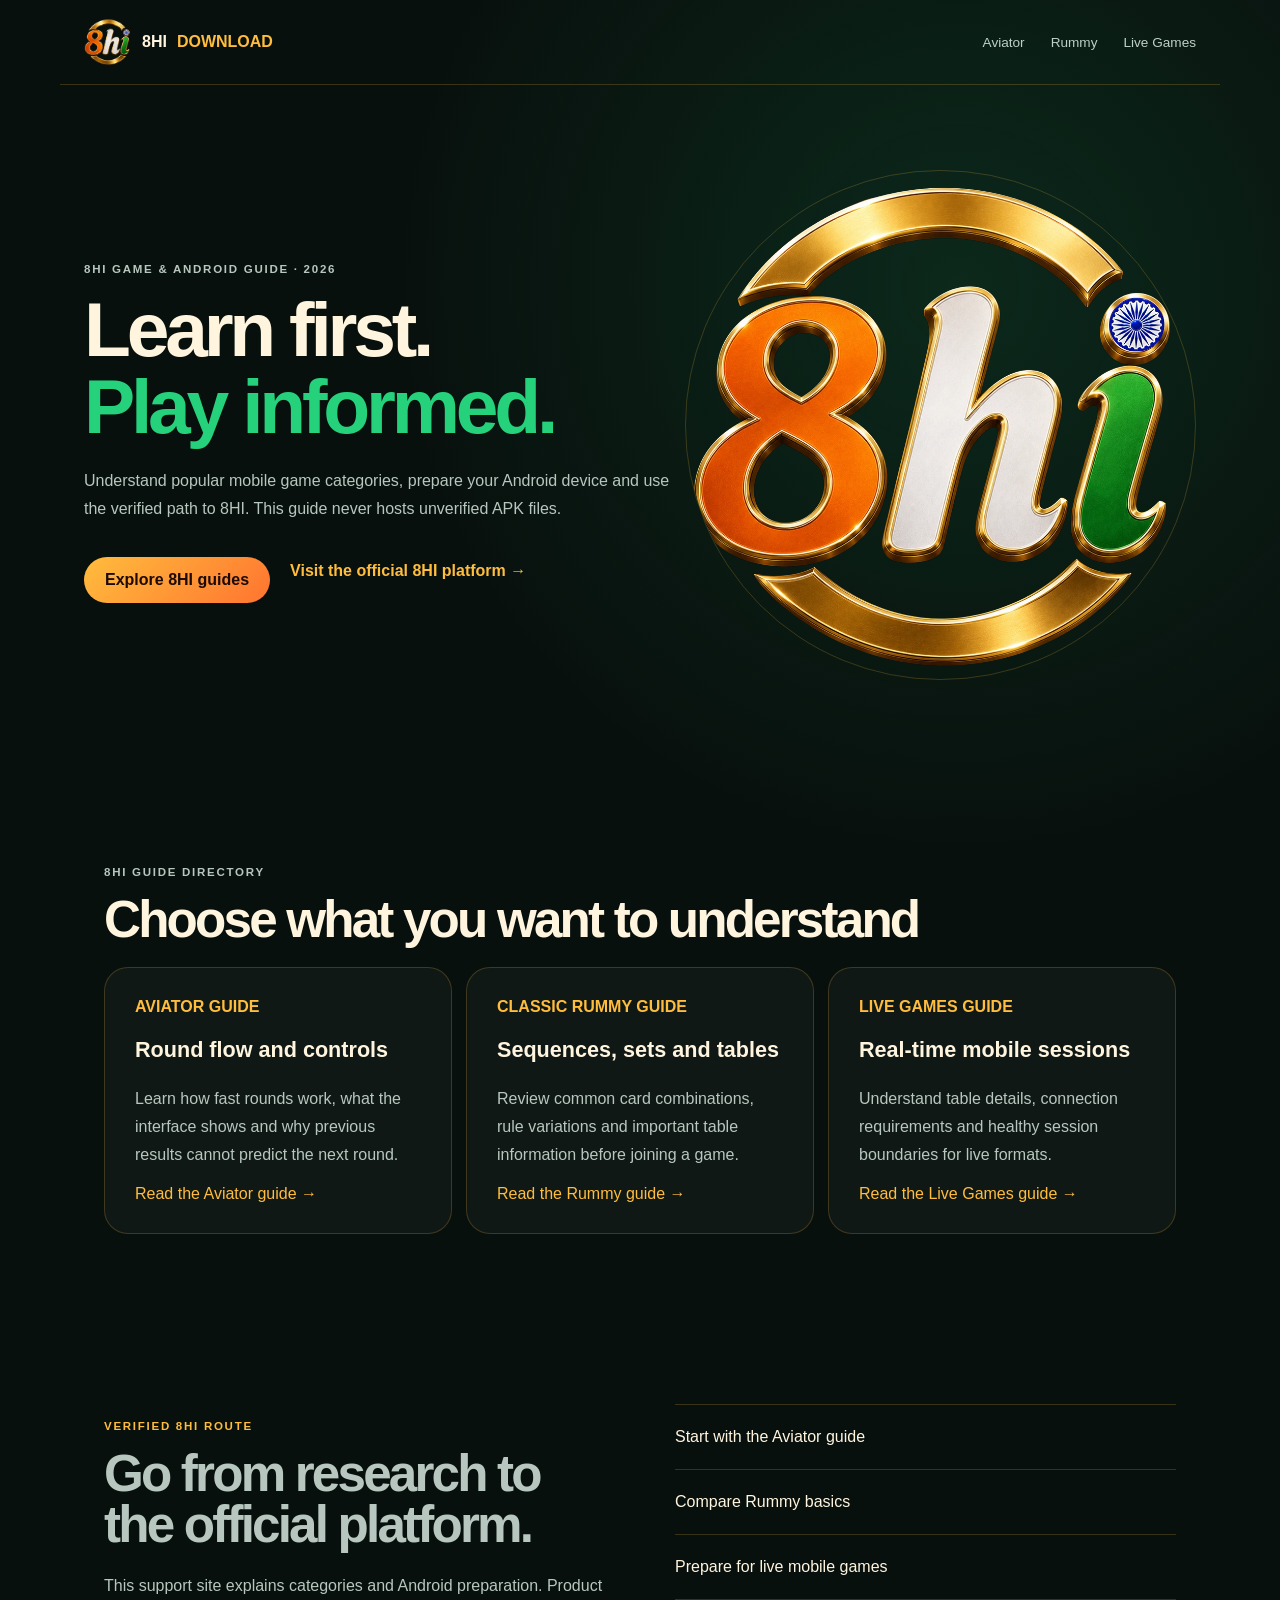
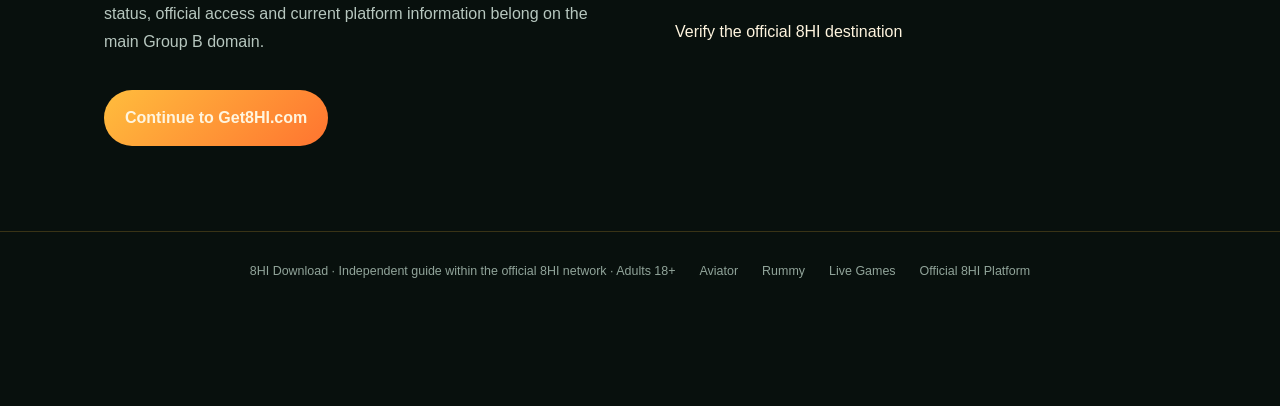
==== commit 3ba2ddcb: "Deepen support content and current APK guidance" ====
--- a/index.html
+++ b/index.html
@@ -1,2 +1,2 @@
 <!DOCTYPE html><html lang="en-IN"><head><meta charSet="utf-8"/><meta name="viewport" content="width=device-width, initial-scale=1"/><link rel="preload" href="/assets/8hi-mark.png" as="image"/><link rel="preload" href="/assets/8hi-hero-mark-20260906.webp" as="image"/><link rel="stylesheet" href="/_next/static/css/index.asVt8kmq.css" data-rsc-css-href="/_next/static/css/index.asVt8kmq.css" data-precedence="vite-rsc/importer-resources"/><link rel="stylesheet" href="/_next/static/css/Seo.ypGJjSNi.css" data-rsc-css-href="/_next/static/css/Seo.ypGJjSNi.css" data-precedence="vite-rsc/importer-resources"/><link rel="modulepreload" fetchPriority="low" href="/_next/static/chunks/index-BQ0-oUy0.js"/><script src="/_next/static/chunks/rolldown-runtime-C60lm6uB.js" type="module" async=""></script><script src="/_next/static/chunks/framework-BgSIrAUN.js" type="module" async=""></script><link rel="modulepreload" href="/_next/static/chunks/layout-segment-context-BowPT3Re.js" crossorigin=""/><title>8HI Download 2026 — Official Release &amp; Safety Checks</title><meta name="description" content="Follow the 8HI download release status and learn how to verify the Android file, source, version and device requirements."/><meta name="robots" content="index, follow"/><meta name="googlebot" content="index, follow, max-image-preview:large, max-snippet:-1"/><meta property="og:title" content="8HI Download — Verify Before Installing"/><meta property="og:description" content="Release status and practical download safety checks for 2026."/><meta property="og:url" content="https://8hidownload.com"/><meta property="og:site_name" content="8HI Download"/><meta property="og:type" content="website"/><meta property="og:locale" content="en_IN"/><meta property="og:image" content="https://8hidownload.com/og.png"/><meta name="twitter:card" content="summary_large_image"/><meta name="twitter:title" content="8HI Download — Verify Before Installing"/><meta name="twitter:description" content="Release status and practical download safety checks for 2026."/><meta name="twitter:image" content="https://8hidownload.com/og.png"/><link rel="shortcut icon" href="/favicon.ico"/><link rel="icon" href="/icon-48.png" sizes="48x48" type="image/png"/><link rel="icon" href="/icon.png" sizes="96x96" type="image/png"/><link rel="icon" href="/icon-192.png" sizes="192x192" type="image/png"/><link rel="icon" href="/favicon.ico" sizes="48x48" type="image/x-icon"/><link rel="apple-touch-icon" href="/icon-192.png" sizes="192x192" type="image/png"/><link rel="manifest" href="/manifest.webmanifest"/><link rel="canonical" href="https://8hidownload.com"/><script>Object.assign(((self[Symbol.for("vinext.navigationRuntime")]??={bootstrap:{routeManifest:null},functions:{}}).bootstrap.rsc??={rsc:[]}),{params:{},nav:{"pathname":"/","searchParams":[]}})</script><link rel="modulepreload" href="/_next/static/chunks/index-BQ0-oUy0.js" />
-</head><body><main><script type="application/ld+json">{"@context":"https://schema.org","@graph":[{"@type":"Organization","@id":"https://8hidownload.com/#organization","name":"8HI Download","url":"https://8hidownload.com/","logo":{"@type":"ImageObject","url":"https://8hidownload.com/icon-512.png"}},{"@type":"WebSite","@id":"https://8hidownload.com/#website","name":"8HI Download","url":"https://8hidownload.com/","inLanguage":"en-IN","publisher":{"@id":"https://8hidownload.com/#organization"}},{"@type":"WebPage","name":"8HI Download Guides for Android Players in 2026","description":"Explore original 8HI game guides, Android readiness advice and a verified route to the official 8HI platform.","url":"https://8hidownload.com/","datePublished":"2026-08-31","dateModified":"2026-08-31","isPartOf":{"@id":"https://8hidownload.com/#website"}},{"@type":"BreadcrumbList","itemListElement":[{"@type":"ListItem","position":1,"name":"8HI Download","item":"https://8hidownload.com/"}]}]}</script><header><a class="brand" href="/"><img src="/assets/8hi-mark.png" alt="8HI Download" width="48" height="48"/>8HI <b>DOWNLOAD</b></a><nav><a href="/aviator">Aviator</a><a href="/rummy">Rummy</a><a href="/live-games">Live Games</a></nav></header><section class="hero"><div><p class="eyebrow">8HI GAME &amp; ANDROID GUIDE · 2026</p><h1>Learn first.<span>Play informed.</span></h1><p>Understand popular mobile game categories, prepare your Android device and use the verified path to 8HI. This guide never hosts unverified APK files.</p><div class="actions"><a class="button" href="#guides">Explore 8HI guides</a><a class="text-link" href="https://get8hi.com/">Visit the official 8HI platform →</a></div></div><img src="/assets/8hi-hero-mark-20260906.webp" alt="8HI Download official logo" width="700" height="700" loading="eager"/></section><section class="guides" id="guides"><p class="eyebrow">8HI GUIDE DIRECTORY</p><h2>Choose what you want to understand</h2><div><article><b>AVIATOR GUIDE</b><h3>Round flow and controls</h3><p>Learn how fast rounds work, what the interface shows and why previous results cannot predict the next round.</p><a href="/aviator">Read the Aviator guide →</a></article><article><b>CLASSIC RUMMY GUIDE</b><h3>Sequences, sets and tables</h3><p>Review common card combinations, rule variations and important table information before joining a game.</p><a href="/rummy">Read the Rummy guide →</a></article><article><b>LIVE GAMES GUIDE</b><h3>Real-time mobile sessions</h3><p>Understand table details, connection requirements and healthy session boundaries for live formats.</p><a href="/live-games">Read the Live Games guide →</a></article></div></section><section class="learn"><div><p class="eyebrow">VERIFIED 8HI ROUTE</p><h2>Go from research to the official platform.</h2><p>This support site explains categories and Android preparation. Product status, official access and current platform information belong on the main Group B domain.</p><a class="button" href="https://get8hi.com/">Continue to Get8HI.com</a></div><ul><li><a href="/aviator">Start with the Aviator guide</a></li><li><a href="/rummy">Compare Rummy basics</a></li><li><a href="/live-games">Prepare for live mobile games</a></li><li><a href="https://get8hi.com/">Verify the official 8HI destination</a></li></ul></section><footer><span>8HI Download · Independent guide within the official 8HI network · Adults 18+</span><a href="/aviator">Aviator</a><a href="/rummy">Rummy</a><a href="/live-games">Live Games</a><a href="https://get8hi.com/">Official 8HI Platform</a></footer></main><script type="module" src="/_next/static/chunks/index-BQ0-oUy0.js" id="_R_" async=""></script><script>((self[Symbol.for("vinext.navigationRuntime")]??={bootstrap:{routeManifest:null},functions:{}}).bootstrap.rsc??={rsc:[]}).rsc.push("2:I[\"d5075e13e03a\",[],\"Children\",1]\n")</script><script>((self[Symbol.for("vinext.navigationRuntime")]??={bootstrap:{routeManifest:null},functions:{}}).bootstrap.rsc??={rsc:[]}).rsc.push("3:I[\"f68a58624a56\",[],\"GlobalErrorBoundary\",1]\n")</script><script>((self[Symbol.for("vinext.navigationRuntime")]??={bootstrap:{routeManifest:null},functions:{}}).bootstrap.rsc??={rsc:[]}).rsc.push("4:I[\"ffd5c8636600\",[],\"default\",1]\n")</script><script>((self[Symbol.for("vinext.navigationRuntime")]??={bootstrap:{routeManifest:null},functions:{}}).bootstrap.rsc??={rsc:[]}).rsc.push("5:I[\"f68a58624a56\",[],\"ErrorBoundary\",1]\n")</script><script>((self[Symbol.for("vinext.navigationRuntime")]??={bootstrap:{routeManifest:null},functions:{}}).bootstrap.rsc??={rsc:[]}).rsc.push("6:I[\"ed53b9c3ef4a\",[],\"LayoutSegmentProvider\",1]\n")</script><script>((self[Symbol.for("vinext.navigationRuntime")]??={bootstrap:{routeManifest:null},functions:{}}).bootstrap.rsc??={rsc:[]}).rsc.push("7:I[\"d5075e13e03a\",[],\"Slot\",1]\n")</script><script>((self[Symbol.for("vinext.navigationRuntime")]??={bootstrap:{routeManifest:null},functions:{}}).bootstrap.rsc??={rsc:[]}).rsc.push("8:I[\"f68a58624a56\",[],\"NotFoundBoundary\",1]\n")</script><script>((self[Symbol.for("vinext.navigationRuntime")]??={bootstrap:{routeManifest:null},functions:{}}).bootstrap.rsc??={rsc:[]}).rsc.push("9:I[\"fe48302fca77\",[],\"AppRouterScrollTarget\",1]\n")</script><script>((self[Symbol.for("vinext.navigationRuntime")]??={bootstrap:{routeManifest:null},functions:{}}).bootstrap.rsc??={rsc:[]}).rsc.push("a:I[\"f68a58624a56\",[],\"RedirectBoundary\",1]\n")</script><script>((self[Symbol.for("vinext.navigationRuntime")]??={bootstrap:{routeManifest:null},functions:{}}).bootstrap.rsc??={rsc:[]}).rsc.push(":HL[\"/_next/static/css/index.asVt8kmq.css\",\"style\"     ]\n")</script><script>((self[Symbol.for("vinext.navigationRuntime")]??={bootstrap:{routeManifest:null},functions:{}}).bootstrap.rsc??={rsc:[]}).rsc.push("0:{\"__route\":\"route:/\",\"__interceptionContext\":null,\"__layoutIds\":[\"layout:/\"],\"__rootLayout\":\"/\",\"__sourcePage\":\"/page\",\"page:/\":\"$L1\",\"layout:/\":[[[[\"$\",\"link\",\"css:/_next/static/css/index.asVt8kmq.css\",{\"rel\":\"stylesheet\",\"precedence\":\"vite-rsc/importer-resources\",\"href\":\"/_next/static/css/index.asVt8kmq.css\",\"data-rsc-css-href\":\"/_next/static/css/index.asVt8kmq.css\"}],\"$undefined\"],[\"$\",\"html\",null,{\"lang\":\"en-IN\",\"children\":[\"$\",\"body\",null,{\"children\":[\"$\",\"$L2\",null,{}]}]}]],null],\"route:/\":[[[\"$\",\"meta\",null,{\"charSet\":\"utf-8\"}],[[\"$\",\"title\",\"0\",{\"children\":\"8HI Download 2026 — Official Release \u0026 Safety Checks\"}],[\"$\",\"meta\",\"1\",{\"name\":\"description\",\"content\":\"Follow the 8HI download release status and learn how to verify the Android file, source, version and device requirements.\"}],[\"$\",\"meta\",\"2\",{\"name\":\"robots\",\"content\":\"index, follow\"}],[\"$\",\"meta\",\"3\",{\"name\":\"googlebot\",\"content\":\"index, follow, max-image-preview:large, max-snippet:-1\"}],[\"$\",\"meta\",\"4\",{\"property\":\"og:title\",\"content\":\"8HI Download — Verify Before Installing\"}],[\"$\",\"meta\",\"5\",{\"property\":\"og:description\",\"content\":\"Release status and practical download safety checks for 2026.\"}],[\"$\",\"meta\",\"6\",{\"property\":\"og:url\",\"content\":\"https://8hidownload.com\"}],[\"$\",\"meta\",\"7\",{\"property\":\"og:site_name\",\"content\":\"8HI Download\"}],[\"$\",\"meta\",\"8\",{\"property\":\"og:type\",\"content\":\"website\"}],[\"$\",\"meta\",\"9\",{\"property\":\"og:locale\",\"content\":\"en_IN\"}],[\"$\",\"meta\",\"10\",{\"property\":\"og:image\",\"content\":\"https://8hidownload.com/og.png\"}],[\"$\",\"meta\",\"11\",{\"name\":\"twitter:card\",\"content\":\"summary_large_image\"}],[\"$\",\"meta\",\"12\",{\"name\":\"twitter:title\",\"content\":\"8HI Download — Verify Before Installing\"}],[\"$\",\"meta\",\"13\",{\"name\":\"twitter:description\",\"content\":\"Release status and practical download safety checks for 2026.\"}],[\"$\",\"meta\",\"14\",{\"name\":\"twitter:image\",\"content\":\"https://8hidownload.com/og.png\"}],[\"$\",\"link\",\"15\",{\"rel\":\"shortcut icon\",\"href\":\"/favicon.ico\"}],[\"$\",\"link\",\"16\",{\"rel\":\"icon\",\"href\":\"/icon-48.png\",\"sizes\":\"48x48\",\"type\":\"image/png\"}],[\"$\",\"link\",\"17\",{\"rel\":\"icon\",\"href\":\"/icon.png\",\"sizes\":\"96x96\",\"type\":\"image/png\"}],[\"$\",\"link\",\"18\",{\"rel\":\"icon\",\"href\":\"/icon-192.png\",\"sizes\":\"192x192\",\"type\":\"image/png\"}],[\"$\",\"link\",\"19\",{\"rel\":\"icon\",\"href\":\"/favicon.ico\",\"sizes\":\"48x48\",\"type\":\"image/x-icon\"}],[\"$\",\"link\",\"20\",{\"rel\":\"apple-touch-icon\",\"href\":\"/icon-192.png\",\"sizes\":\"192x192\",\"type\":\"image/png\"}],[\"$\",\"link\",\"21\",{\"rel\":\"manifest\",\"href\":\"/manifest.webmanifest\"}],[\"$\",\"link\",\"22\",{\"rel\":\"canonical\",\"href\":\"https://8hidownload.com\"}]],[[\"$\",\"meta\",\"0\",{\"name\":\"viewport\",\"content\":\"width=device-width, initial-scale=1\"}]]],[\"$\",\"$L3\",null,{\"fallback\":\"$4\",\"children\":[\"$\",\"$L5\",null,{\"fallback\":\"$4\",\"children\":[\"$\",\"$L6\",null,{\"providerId\":\"layout:/\",\"segmentMap\":{\"children\":[]},\"children\":[\"$\",\"$L7\",null,{\"id\":\"layout:/\",\"parallelSlots\":\"$undefined\",\"children\":[\"$\",\"$L8\",null,{\"resetKey\":\"\",\"fallback\":[\"$\",\"main\",null,{\"className\":\"subpage\",\"children\":[[\"$\",\"p\",null,{\"className\":\"eyebrow\",\"children\":\"404\"}],[\"$\",\"h1\",null,{\"children\":\"Guide not found\"}],[\"$\",\"p\",null,{\"className\":\"intro\",\"children\":\"This guide is not available in the 8HI Download library.\"}],[\"$\",\"a\",null,{\"className\":\"button\",\"href\":\"/\",\"children\":\"Return to 8HI Download\"}]]}],\"children\":[\"$\",\"$L8\",null,{\"resetKey\":\"\",\"fallback\":[\"$\",\"main\",null,{\"className\":\"subpage\",\"children\":[[\"$\",\"p\",null,{\"className\":\"eyebrow\",\"children\":\"404\"}],[\"$\",\"h1\",null,{\"children\":\"Guide not found\"}],[\"$\",\"p\",null,{\"className\":\"intro\",\"children\":\"This guide is not available in the 8HI Download library.\"}],[\"$\",\"a\",null,{\"className\":\"button\",\"href\":\"/\",\"children\":\"Return to 8HI Download\"}]]}],\"children\":[\"$\",\"$L9\",null,{\"children\":[\"$\",\"$La\",null,{\"children\":[[\"$\",\"$L6\",null,{\"providerId\":\"page:/\",\"segmentMap\":{\"children\":[\"__PAGE__\"]},\"children\":[\"$\",\"$L7\",null,{\"id\":\"page:/\"}]}],null]}]}]}]}]}]}]}]}],null,null],\"__layoutFlags\":{\"layout:/\":\"s\"},\"__artifactCompatibility\":{\"schemaVersion\":1,\"graphVersion\":\"app-route-graph:1177fd80f83fa7b0\",\"deploymentVersion\":\"7ef89b53-1658-4b72-861a-48c53cebe636\",\"appElementsSchemaVersion\":1,\"rscPayloadSchemaVersion\":1,\"rootBoundaryId\":\"/\",\"renderEpoch\":null},\"__renderObservation\":{\"schemaVersion\":1,\"output\":{\"kind\":\"app-rsc\",\"mountedSlotsFingerprint\":null,\"renderEpoch\":null,\"rootBoundaryId\":\"/\",\"routeId\":\"route:/\"},\"completeness\":\"partial\",\"boundaryOutcome\":{\"kind\":\"unknown\"},\"requestApis\":[{\"kind\":\"connection\",\"status\":\"unknown\"},{\"kind\":\"cookies\",\"status\":\"unknown\"},{\"kind\":\"draftMode\",\"status\":\"unknown\"},{\"kind\":\"headers\",\"status\":\"unknown\"},{\"kind\":\"params\",\"status\":\"unknown\"},{\"kind\":\"searchParams\",\"status\":\"unknown\"}],\"dynamicFetches\":[],\"cacheTags\":[\"/\",\"_N_T_/\",\"_N_T_/index\",\"_N_T_/layout\",\"_N_T_/page\"],\"pathTags\":[\"/\"],\"cacheability\":\"unknown\",\"downgrade\":{\"target\":\"freshRender\",\"reasons\":[{\"code\":\"CP_DOWNGRADE_CACHEABILITY_UNKNOWN\",\"target\":\"freshRender\"},{\"code\":\"CP_DOWNGRADE_INCOMPLETE_OBSERVATION\",\"completeness\":\"partial\",\"target\":\"freshRender\"},{\"code\":\"CP_DOWNGRADE_UNKNOWN_REQUEST_API\",\"requestApi\":\"connection\",\"target\":\"freshRender\"},{\"code\":\"CP_DOWNGRADE_UNKNOWN_REQUEST_API\",\"requestApi\":\"cookies\",\"target\":\"freshRender\"},{\"code\":\"CP_DOWNGRADE_UNKNOWN_REQUEST_API\",\"requestApi\":\"draftMode\",\"target\":\"freshRender\"},{\"code\":\"CP_DOWNGRADE_UNKNOWN_REQUEST_API\",\"requestApi\":\"headers\",\"target\":\"freshRender\"},{\"code\":\"CP_DOWNGRADE_UNKNOWN_REQUEST_API\",\"requestApi\":\"params\",\"target\":\"freshRender\"},{\"code\":\"CP_DOWNGRADE_UNKNOWN_REQUEST_API\",\"requestApi\":\"searchParams\",\"target\":\"freshRender\"}],\"fallback\":{\"kind\":\"breakerFallback\",\"code\":\"CP_PRIVATE_DYNAMIC_DOWNGRADE\",\"mode\":\"renderFresh\",\"scope\":\"affectedOutput\",\"fields\":{\"reasonCodes\":[\"CP_DOWNGRADE_CACHEABILITY_UNKNOWN\",\"CP_DOWNGRADE_INCOMPLETE_OBSERVATION\",\"CP_DOWNGRADE_UNKNOWN_REQUEST_API\",\"CP_DOWNGRADE_UNKNOWN_REQUEST_API\",\"CP_DOWNGRADE_UNKNOWN_REQUEST_API\",\"CP_DOWNGRADE_UNKNOWN_REQUEST_API\",\"CP_DOWNGRADE_UNKNOWN_REQUEST_API\",\"CP_DOWNGRADE_UNKNOWN_REQUEST_API\"],\"target\":\"freshRender\"}},\"isPublicCacheCandidate\":false}}}\n")</script><script>((self[Symbol.for("vinext.navigationRuntime")]??={bootstrap:{routeManifest:null},functions:{}}).bootstrap.rsc??={rsc:[]}).rsc.push(":HL[\"/_next/static/css/Seo.ypGJjSNi.css\",\"style\"     ]\n")</script><script>((self[Symbol.for("vinext.navigationRuntime")]??={bootstrap:{routeManifest:null},functions:{}}).bootstrap.rsc??={rsc:[]}).rsc.push(":HL[\"/assets/8hi-mark.png\",\"image\"]\n")</script><script>((self[Symbol.for("vinext.navigationRuntime")]??={bootstrap:{routeManifest:null},functions:{}}).bootstrap.rsc??={rsc:[]}).rsc.push(":HL[\"/assets/8hi-hero-mark-20260906.webp\",\"image\"]\n")</script><script>((self[Symbol.for("vinext.navigationRuntime")]??={bootstrap:{routeManifest:null},functions:{}}).bootstrap.rsc??={rsc:[]}).rsc.push("1:[[[\"$\",\"link\",\"css:/_next/static/css/Seo.ypGJjSNi.css\",{\"rel\":\"stylesheet\",\"precedence\":\"vite-rsc/importer-resources\",\"href\":\"/_next/static/css/Seo.ypGJjSNi.css\",\"data-rsc-css-href\":\"/_next/static/css/Seo.ypGJjSNi.css\"}],\"$undefined\"],[\"$\",\"main\",null,{\"children\":[[[[\"$\",\"link\",\"css:/_next/static/css/Seo.ypGJjSNi.css\",{\"rel\":\"stylesheet\",\"precedence\":\"vite-rsc/importer-resources\",\"href\":\"/_next/static/css/Seo.ypGJjSNi.css\",\"data-rsc-css-href\":\"/_next/static/css/Seo.ypGJjSNi.css\"}],\"$undefined\"],[\"$\",\"script\",null,{\"type\":\"application/ld+json\",\"dangerouslySetInnerHTML\":{\"__html\":\"{\\\"@context\\\":\\\"https://schema.org\\\",\\\"@graph\\\":[{\\\"@type\\\":\\\"Organization\\\",\\\"@id\\\":\\\"https://8hidownload.com/#organization\\\",\\\"name\\\":\\\"8HI Download\\\",\\\"url\\\":\\\"https://8hidownload.com/\\\",\\\"logo\\\":{\\\"@type\\\":\\\"ImageObject\\\",\\\"url\\\":\\\"https://8hidownload.com/icon-512.png\\\"}},{\\\"@type\\\":\\\"WebSite\\\",\\\"@id\\\":\\\"https://8hidownload.com/#website\\\",\\\"name\\\":\\\"8HI Download\\\",\\\"url\\\":\\\"https://8hidownload.com/\\\",\\\"inLanguage\\\":\\\"en-IN\\\",\\\"publisher\\\":{\\\"@id\\\":\\\"https://8hidownload.com/#organization\\\"}},{\\\"@type\\\":\\\"WebPage\\\",\\\"name\\\":\\\"8HI Download Guides for Android Players in 2026\\\",\\\"description\\\":\\\"Explore original 8HI game guides, Android readiness advice and a verified route to the official 8HI platform.\\\",\\\"url\\\":\\\"https://8hidownload.com/\\\",\\\"datePublished\\\":\\\"2026-08-31\\\",\\\"dateModified\\\":\\\"2026-08-31\\\",\\\"isPartOf\\\":{\\\"@id\\\":\\\"https://8hidownload.com/#website\\\"}},{\\\"@type\\\":\\\"BreadcrumbList\\\",\\\"itemListElement\\\":[{\\\"@type\\\":\\\"ListItem\\\",\\\"position\\\":1,\\\"name\\\":\\\"8HI Download\\\",\\\"item\\\":\\\"https://8hidownload.com/\\\"}]}]}\"}}]],[\"$\",\"header\",null,{\"children\":[[\"$\",\"a\",null,{\"className\":\"brand\",\"href\":\"/\",\"children\":[[\"$\",\"img\",null,{\"src\":\"/assets/8hi-mark.png\",\"alt\":\"8HI Download\",\"width\":\"48\",\"height\":\"48\"}],\"8HI \",[\"$\",\"b\",null,{\"children\":\"DOWNLOAD\"}]]}],[\"$\",\"nav\",null,{\"children\":[[\"$\",\"a\",null,{\"href\":\"/aviator\",\"children\":\"Aviator\"}],[\"$\",\"a\",null,{\"href\":\"/rummy\",\"children\":\"Rummy\"}],[\"$\",\"a\",null,{\"href\":\"/live-games\",\"children\":\"Live Games\"}]]}]]}],[\"$\",\"section\",null,{\"className\":\"hero\",\"children\":[[\"$\",\"div\",null,{\"children\":[[\"$\",\"p\",null,{\"className\":\"eyebrow\",\"children\":\"8HI GAME \u0026 ANDROID GUIDE · 2026\"}],[\"$\",\"h1\",null,{\"children\":[\"Learn first.\",[\"$\",\"span\",null,{\"children\":\"Play informed.\"}]]}],[\"$\",\"p\",null,{\"children\":\"Understand popular mobile game categories, prepare your Android device and use the verified path to 8HI. This guide never hosts unverified APK files.\"}],[\"$\",\"div\",null,{\"className\":\"actions\",\"children\":[[\"$\",\"a\",null,{\"className\":\"button\",\"href\":\"#guides\",\"children\":\"Explore 8HI guides\"}],[\"$\",\"a\",null,{\"className\":\"text-link\",\"href\":\"https://get8hi.com/\",\"children\":\"Visit the official 8HI platform →\"}]]}]]}],[\"$\",\"img\",null,{\"src\":\"/assets/8hi-hero-mark-20260906.webp\",\"alt\":\"8HI Download official logo\",\"width\":\"700\",\"height\":\"700\",\"loading\":\"eager\"}]]}],[\"$\",\"section\",null,{\"className\":\"guides\",\"id\":\"guides\",\"children\":[[\"$\",\"p\",null,{\"className\":\"eyebrow\",\"children\":\"8HI GUIDE DIRECTORY\"}],[\"$\",\"h2\",null,{\"children\":\"Choose what you want to understand\"}],[\"$\",\"div\",null,{\"children\":[[\"$\",\"article\",null,{\"children\":[[\"$\",\"b\",null,{\"children\":\"AVIATOR GUIDE\"}],[\"$\",\"h3\",null,{\"children\":\"Round flow and controls\"}],[\"$\",\"p\",null,{\"children\":\"Learn how fast rounds work, what the interface shows and why previous results cannot predict the next round.\"}],[\"$\",\"a\",null,{\"href\":\"/aviator\",\"children\":\"Read the Aviator guide →\"}]]}],[\"$\",\"article\",null,{\"children\":[[\"$\",\"b\",null,{\"children\":\"CLASSIC RUMMY GUIDE\"}],[\"$\",\"h3\",null,{\"children\":\"Sequences, sets and tables\"}],[\"$\",\"p\",null,{\"children\":\"Review common card combinations, rule variations and important table information before joining a game.\"}],[\"$\",\"a\",null,{\"href\":\"/rummy\",\"children\":\"Read the Rummy guide →\"}]]}],[\"$\",\"article\",null,{\"children\":[[\"$\",\"b\",null,{\"children\":\"LIVE GAMES GUIDE\"}],[\"$\",\"h3\",null,{\"children\":\"Real-time mobile sessions\"}],[\"$\",\"p\",null,{\"children\":\"Understand table details, connection requirements and healthy session boundaries for live formats.\"}],[\"$\",\"a\",null,{\"href\":\"/live-games\",\"children\":\"Read the Live Games guide →\"}]]}]]}]]}],[\"$\",\"section\",null,{\"className\":\"learn\",\"children\":[\"$Lb\",\"$Lc\"]}],\"$Ld\"]}]]\n")</script><script>((self[Symbol.for("vinext.navigationRuntime")]??={bootstrap:{routeManifest:null},functions:{}}).bootstrap.rsc??={rsc:[]}).rsc.push("b:[\"$\",\"div\",null,{\"children\":[[\"$\",\"p\",null,{\"className\":\"eyebrow\",\"children\":\"VERIFIED 8HI ROUTE\"}],[\"$\",\"h2\",null,{\"children\":\"Go from research to the official platform.\"}],[\"$\",\"p\",null,{\"children\":\"This support site explains categories and Android preparation. Product status, official access and current platform information belong on the main Group B domain.\"}],[\"$\",\"a\",null,{\"className\":\"button\",\"href\":\"https://get8hi.com/\",\"children\":\"Continue to Get8HI.com\"}]]}]\n")</script><script>((self[Symbol.for("vinext.navigationRuntime")]??={bootstrap:{routeManifest:null},functions:{}}).bootstrap.rsc??={rsc:[]}).rsc.push("c:[\"$\",\"ul\",null,{\"children\":[[\"$\",\"li\",null,{\"children\":[\"$\",\"a\",null,{\"href\":\"/aviator\",\"children\":\"Start with the Aviator guide\"}]}],[\"$\",\"li\",null,{\"children\":[\"$\",\"a\",null,{\"href\":\"/rummy\",\"children\":\"Compare Rummy basics\"}]}],[\"$\",\"li\",null,{\"children\":[\"$\",\"a\",null,{\"href\":\"/live-games\",\"children\":\"Prepare for live mobile games\"}]}],[\"$\",\"li\",null,{\"children\":[\"$\",\"a\",null,{\"href\":\"https://get8hi.com/\",\"children\":\"Verify the official 8HI destination\"}]}]]}]\n")</script><script>((self[Symbol.for("vinext.navigationRuntime")]??={bootstrap:{routeManifest:null},functions:{}}).bootstrap.rsc??={rsc:[]}).rsc.push("d:[\"$\",\"footer\",null,{\"children\":[[\"$\",\"span\",null,{\"children\":\"8HI Download · Independent guide within the official 8HI network · Adults 18+\"}],[\"$\",\"a\",null,{\"href\":\"/aviator\",\"children\":\"Aviator\"}],[\"$\",\"a\",null,{\"href\":\"/rummy\",\"children\":\"Rummy\"}],[\"$\",\"a\",null,{\"href\":\"/live-games\",\"children\":\"Live Games\"}],[\"$\",\"a\",null,{\"href\":\"https://get8hi.com/\",\"children\":\"Official 8HI Platform\"}]]}]\n")</script><script>Object.assign(((self[Symbol.for("vinext.navigationRuntime")]??={bootstrap:{routeManifest:null},functions:{}}).bootstrap.rsc??={rsc:[]}),{"initialCacheKind":"static"});((self[Symbol.for("vinext.navigationRuntime")]??={bootstrap:{routeManifest:null},functions:{}}).bootstrap.rsc??={rsc:[]}).done=true</script><script src="/download-ready.js" defer></script><script src="/support-navigation.js" defer></script></body></html>+</head><body><main><script type="application/ld+json">{"@context":"https://schema.org","@graph":[{"@type":"Organization","@id":"https://8hidownload.com/#organization","name":"8HI Download","url":"https://8hidownload.com/","logo":{"@type":"ImageObject","url":"https://8hidownload.com/icon-512.png"}},{"@type":"WebSite","@id":"https://8hidownload.com/#website","name":"8HI Download","url":"https://8hidownload.com/","inLanguage":"en-IN","publisher":{"@id":"https://8hidownload.com/#organization"}},{"@type":"WebPage","name":"8HI Download Guides for Android Players in 2026","description":"Explore original 8HI game guides, Android readiness advice and a verified route to the official 8HI platform.","url":"https://8hidownload.com/","datePublished":"2026-08-31","dateModified":"2026-08-31","isPartOf":{"@id":"https://8hidownload.com/#website"}},{"@type":"BreadcrumbList","itemListElement":[{"@type":"ListItem","position":1,"name":"8HI Download","item":"https://8hidownload.com/"}]}]}</script><header><a class="brand" href="/"><img src="/assets/8hi-mark.png" alt="8HI Download" width="48" height="48"/>8HI <b>DOWNLOAD</b></a><nav><a href="/aviator">Aviator</a><a href="/rummy">Rummy</a><a href="/live-games">Live Games</a></nav></header><section class="hero"><div><p class="eyebrow">8HI GAME &amp; ANDROID GUIDE · 2026</p><h1>Learn first.<span>Play informed.</span></h1><p>Understand popular mobile game categories, prepare your Android device and use the verified path to 8HI. This guide never hosts unverified APK files.</p><div class="actions"><a class="button" href="#guides">Explore 8HI guides</a><a class="text-link" href="https://get8hi.com/">Visit the official 8HI platform →</a></div></div><img src="/assets/8hi-hero-mark-20260906.webp" alt="8HI Download official logo" width="700" height="700" loading="eager"/></section><section class="guides" id="guides"><p class="eyebrow">8HI GUIDE DIRECTORY</p><h2>Choose what you want to understand</h2><div><article><b>AVIATOR GUIDE</b><h3>Round flow and controls</h3><p>Learn how fast rounds work, what the interface shows and why previous results cannot predict the next round.</p><a href="/aviator">Read the Aviator guide →</a></article><article><b>CLASSIC RUMMY GUIDE</b><h3>Sequences, sets and tables</h3><p>Review common card combinations, rule variations and important table information before joining a game.</p><a href="/rummy">Read the Rummy guide →</a></article><article><b>LIVE GAMES GUIDE</b><h3>Real-time mobile sessions</h3><p>Understand table details, connection requirements and healthy session boundaries for live formats.</p><a href="/live-games">Read the Live Games guide →</a></article></div></section><section class="learn"><div><p class="eyebrow">VERIFIED 8HI ROUTE</p><h2>Go from research to the official platform.</h2><p>This support site explains categories and Android preparation. Product status, official access and current platform information belong on the main Group B domain.</p><a class="button" href="https://get8hi.com/">Continue to Get8HI.com</a></div><ul><li><a href="/aviator">Start with the Aviator guide</a></li><li><a href="/rummy">Compare Rummy basics</a></li><li><a href="/live-games">Prepare for live mobile games</a></li><li><a href="https://get8hi.com/">Verify the official 8HI destination</a></li></ul></section><style id="support-depth-style">  .support-depth{max-width:1120px;margin:64px auto;padding:0 22px;color:inherit;font-family:system-ui,-apple-system,sans-serif}.support-depth__intro{padding:30px;border:1px solid rgba(72,220,194,.3);border-radius:24px;background:linear-gradient(145deg,rgba(19,68,63,.22),rgba(5,18,18,.08))}.support-depth__eyebrow{margin:0 0 8px;font-size:12px;font-weight:900;letter-spacing:.12em;text-transform:uppercase;color:#32d9bc}.support-depth h2{margin:0 0 14px;font-size:clamp(26px,4vw,42px);line-height:1.08}.support-depth h3{margin:0 0 9px;font-size:19px}.support-depth p{font-size:15px;line-height:1.72}.support-depth__grid{display:grid;grid-template-columns:repeat(2,minmax(0,1fr));gap:16px;margin:22px 0}.support-depth article,.support-depth details{padding:22px;border:1px solid rgba(127,160,155,.24);border-radius:18px;background:rgba(8,24,23,.08)}.support-depth__links{display:flex;flex-wrap:wrap;gap:10px;margin-top:20px}.support-depth__links a{display:inline-flex;min-height:48px;align-items:center;padding:0 18px;border-radius:12px;font-weight:900;text-decoration:none}.support-depth__primary{background:#35e0c1;color:#031513!important}.support-depth__secondary{border:1px solid currentColor;color:inherit!important}.support-depth details{margin-top:10px}.support-depth summary{cursor:pointer;font-weight:850;line-height:1.4}.support-depth details p{margin-bottom:0}.support-depth__disclosure{opacity:.78;font-size:13px!important}@media(max-width:680px){.support-depth{margin:44px auto;padding:0 14px}.support-depth__intro{padding:23px 18px}.support-depth__grid{grid-template-columns:1fr}.support-depth article{padding:19px}.support-depth__links{display:grid}.support-depth__links a{justify-content:center;min-height:52px}}</style><section class="support-depth" aria-labelledby="support-depth-title">  <div class="support-depth__intro">    <p class="support-depth__eyebrow">Verified 8HI support · Updated for 2026</p>    <h2 id="support-depth-title">8HI download centre: a clear route to get8hi.com</h2>    <p><strong>8hidownload.com</strong> is a focused support resource for verified release and download checks. It explains release status, file source, version notes and safe installation steps. The website does not replace the main platform. When you are ready to continue, use the clearly marked link to <strong>get8hi.com</strong> or the verified APK button.</p>    <p>Our purpose is to reduce confusion caused by similar search phrases such as 8HI app, 8HI APK, 8HI download, 8HI.COM and 8HI new version 2026. Every important action is separated into two choices: open the main website for current platform information, or download the verified Android package.</p>    <div class="support-depth__links"><a class="support-depth__primary" href="https://get8hi.com/">Open get8hi.com →</a><a class="support-depth__secondary" href="https://cocosapk.arkbotita85.com/apk/DNjfxApS/1750/8HI_1750_1773.apk" download="8HI_1750_1773.apk" rel="nofollow">Download 8HI APK</a></div>  </div>  <div class="support-depth__grid">    <article><h3>1. Confirm the official destination</h3><p>Check the address bar before continuing. This guide links directly to <strong>get8hi.com</strong>. Avoid copied pages, shortened links and files sent through unknown messages. A clear domain check is the first step before using any app or APK.</p></article>    <article><h3>2. Review the 2026 release details</h3><p>Before installation, compare the published file name, release description and Android requirements. The current verified package uses the file name <strong>8HI_1750_1773.apk</strong>. If a different file appears, return to this guide and use the verified button.</p></article>    <article><h3>3. Prepare your Android device</h3><p>Keep sufficient storage available, use a stable connection and retain Android security scanning. Do not disable protection permanently. After installation, remove unnecessary installer copies and obtain future versions only through the same verified route.</p></article>    <article><h3>4. Understand this support domain</h3><p>This domain provides a specific reference instead of pretending to be another main website. Its role is to answer focused search questions, publish practical checks and guide visitors toward <strong>get8hi.com</strong> with a prominent, consistent action.</p></article>  </div>  <h2>Frequently asked questions</h2>  <details><summary>Is 8hidownload.com the main 8HI website?</summary><p>No. It is a support guide. The main destination for this group is <a href="https://get8hi.com/">get8hi.com</a>. The large main-site button is available at the top and bottom of every page.</p></details>  <details><summary>Where is the current 8HI APK download?</summary><p>Use the verified Download APK button on this page. It points to the current package named 8HI_1750_1773.apk. Check the file name before opening the installer.</p></details>  <details><summary>Can I use this guide on a mobile screen?</summary><p>Yes. The navigation, content cards and fixed action panel are designed for narrow screens, large touch targets and safe spacing around the bottom edge of modern phones.</p></details>  <details><summary>How do I find the new version in the future?</summary><p>Return to 8hidownload.com or open get8hi.com. Updated version information should be verified against the published file name and release notes before replacing an installed copy.</p></details>  <p class="support-depth__disclosure">Support information only. Keep account details private, use strong passwords and never share verification codes with third parties.</p></section><footer><span>8HI Download · Independent guide within the official 8HI network · Adults 18+</span><a href="/aviator">Aviator</a><a href="/rummy">Rummy</a><a href="/live-games">Live Games</a><a href="https://get8hi.com/">Official 8HI Platform</a></footer></main><script type="module" src="/_next/static/chunks/index-BQ0-oUy0.js" id="_R_" async=""></script><script>((self[Symbol.for("vinext.navigationRuntime")]??={bootstrap:{routeManifest:null},functions:{}}).bootstrap.rsc??={rsc:[]}).rsc.push("2:I[\"d5075e13e03a\",[],\"Children\",1]\n")</script><script>((self[Symbol.for("vinext.navigationRuntime")]??={bootstrap:{routeManifest:null},functions:{}}).bootstrap.rsc??={rsc:[]}).rsc.push("3:I[\"f68a58624a56\",[],\"GlobalErrorBoundary\",1]\n")</script><script>((self[Symbol.for("vinext.navigationRuntime")]??={bootstrap:{routeManifest:null},functions:{}}).bootstrap.rsc??={rsc:[]}).rsc.push("4:I[\"ffd5c8636600\",[],\"default\",1]\n")</script><script>((self[Symbol.for("vinext.navigationRuntime")]??={bootstrap:{routeManifest:null},functions:{}}).bootstrap.rsc??={rsc:[]}).rsc.push("5:I[\"f68a58624a56\",[],\"ErrorBoundary\",1]\n")</script><script>((self[Symbol.for("vinext.navigationRuntime")]??={bootstrap:{routeManifest:null},functions:{}}).bootstrap.rsc??={rsc:[]}).rsc.push("6:I[\"ed53b9c3ef4a\",[],\"LayoutSegmentProvider\",1]\n")</script><script>((self[Symbol.for("vinext.navigationRuntime")]??={bootstrap:{routeManifest:null},functions:{}}).bootstrap.rsc??={rsc:[]}).rsc.push("7:I[\"d5075e13e03a\",[],\"Slot\",1]\n")</script><script>((self[Symbol.for("vinext.navigationRuntime")]??={bootstrap:{routeManifest:null},functions:{}}).bootstrap.rsc??={rsc:[]}).rsc.push("8:I[\"f68a58624a56\",[],\"NotFoundBoundary\",1]\n")</script><script>((self[Symbol.for("vinext.navigationRuntime")]??={bootstrap:{routeManifest:null},functions:{}}).bootstrap.rsc??={rsc:[]}).rsc.push("9:I[\"fe48302fca77\",[],\"AppRouterScrollTarget\",1]\n")</script><script>((self[Symbol.for("vinext.navigationRuntime")]??={bootstrap:{routeManifest:null},functions:{}}).bootstrap.rsc??={rsc:[]}).rsc.push("a:I[\"f68a58624a56\",[],\"RedirectBoundary\",1]\n")</script><script>((self[Symbol.for("vinext.navigationRuntime")]??={bootstrap:{routeManifest:null},functions:{}}).bootstrap.rsc??={rsc:[]}).rsc.push(":HL[\"/_next/static/css/index.asVt8kmq.css\",\"style\"     ]\n")</script><script>((self[Symbol.for("vinext.navigationRuntime")]??={bootstrap:{routeManifest:null},functions:{}}).bootstrap.rsc??={rsc:[]}).rsc.push("0:{\"__route\":\"route:/\",\"__interceptionContext\":null,\"__layoutIds\":[\"layout:/\"],\"__rootLayout\":\"/\",\"__sourcePage\":\"/page\",\"page:/\":\"$L1\",\"layout:/\":[[[[\"$\",\"link\",\"css:/_next/static/css/index.asVt8kmq.css\",{\"rel\":\"stylesheet\",\"precedence\":\"vite-rsc/importer-resources\",\"href\":\"/_next/static/css/index.asVt8kmq.css\",\"data-rsc-css-href\":\"/_next/static/css/index.asVt8kmq.css\"}],\"$undefined\"],[\"$\",\"html\",null,{\"lang\":\"en-IN\",\"children\":[\"$\",\"body\",null,{\"children\":[\"$\",\"$L2\",null,{}]}]}]],null],\"route:/\":[[[\"$\",\"meta\",null,{\"charSet\":\"utf-8\"}],[[\"$\",\"title\",\"0\",{\"children\":\"8HI Download 2026 — Official Release \u0026 Safety Checks\"}],[\"$\",\"meta\",\"1\",{\"name\":\"description\",\"content\":\"Follow the 8HI download release status and learn how to verify the Android file, source, version and device requirements.\"}],[\"$\",\"meta\",\"2\",{\"name\":\"robots\",\"content\":\"index, follow\"}],[\"$\",\"meta\",\"3\",{\"name\":\"googlebot\",\"content\":\"index, follow, max-image-preview:large, max-snippet:-1\"}],[\"$\",\"meta\",\"4\",{\"property\":\"og:title\",\"content\":\"8HI Download — Verify Before Installing\"}],[\"$\",\"meta\",\"5\",{\"property\":\"og:description\",\"content\":\"Release status and practical download safety checks for 2026.\"}],[\"$\",\"meta\",\"6\",{\"property\":\"og:url\",\"content\":\"https://8hidownload.com\"}],[\"$\",\"meta\",\"7\",{\"property\":\"og:site_name\",\"content\":\"8HI Download\"}],[\"$\",\"meta\",\"8\",{\"property\":\"og:type\",\"content\":\"website\"}],[\"$\",\"meta\",\"9\",{\"property\":\"og:locale\",\"content\":\"en_IN\"}],[\"$\",\"meta\",\"10\",{\"property\":\"og:image\",\"content\":\"https://8hidownload.com/og.png\"}],[\"$\",\"meta\",\"11\",{\"name\":\"twitter:card\",\"content\":\"summary_large_image\"}],[\"$\",\"meta\",\"12\",{\"name\":\"twitter:title\",\"content\":\"8HI Download — Verify Before Installing\"}],[\"$\",\"meta\",\"13\",{\"name\":\"twitter:description\",\"content\":\"Release status and practical download safety checks for 2026.\"}],[\"$\",\"meta\",\"14\",{\"name\":\"twitter:image\",\"content\":\"https://8hidownload.com/og.png\"}],[\"$\",\"link\",\"15\",{\"rel\":\"shortcut icon\",\"href\":\"/favicon.ico\"}],[\"$\",\"link\",\"16\",{\"rel\":\"icon\",\"href\":\"/icon-48.png\",\"sizes\":\"48x48\",\"type\":\"image/png\"}],[\"$\",\"link\",\"17\",{\"rel\":\"icon\",\"href\":\"/icon.png\",\"sizes\":\"96x96\",\"type\":\"image/png\"}],[\"$\",\"link\",\"18\",{\"rel\":\"icon\",\"href\":\"/icon-192.png\",\"sizes\":\"192x192\",\"type\":\"image/png\"}],[\"$\",\"link\",\"19\",{\"rel\":\"icon\",\"href\":\"/favicon.ico\",\"sizes\":\"48x48\",\"type\":\"image/x-icon\"}],[\"$\",\"link\",\"20\",{\"rel\":\"apple-touch-icon\",\"href\":\"/icon-192.png\",\"sizes\":\"192x192\",\"type\":\"image/png\"}],[\"$\",\"link\",\"21\",{\"rel\":\"manifest\",\"href\":\"/manifest.webmanifest\"}],[\"$\",\"link\",\"22\",{\"rel\":\"canonical\",\"href\":\"https://8hidownload.com\"}]],[[\"$\",\"meta\",\"0\",{\"name\":\"viewport\",\"content\":\"width=device-width, initial-scale=1\"}]]],[\"$\",\"$L3\",null,{\"fallback\":\"$4\",\"children\":[\"$\",\"$L5\",null,{\"fallback\":\"$4\",\"children\":[\"$\",\"$L6\",null,{\"providerId\":\"layout:/\",\"segmentMap\":{\"children\":[]},\"children\":[\"$\",\"$L7\",null,{\"id\":\"layout:/\",\"parallelSlots\":\"$undefined\",\"children\":[\"$\",\"$L8\",null,{\"resetKey\":\"\",\"fallback\":[\"$\",\"main\",null,{\"className\":\"subpage\",\"children\":[[\"$\",\"p\",null,{\"className\":\"eyebrow\",\"children\":\"404\"}],[\"$\",\"h1\",null,{\"children\":\"Guide not found\"}],[\"$\",\"p\",null,{\"className\":\"intro\",\"children\":\"This guide is not available in the 8HI Download library.\"}],[\"$\",\"a\",null,{\"className\":\"button\",\"href\":\"/\",\"children\":\"Return to 8HI Download\"}]]}],\"children\":[\"$\",\"$L8\",null,{\"resetKey\":\"\",\"fallback\":[\"$\",\"main\",null,{\"className\":\"subpage\",\"children\":[[\"$\",\"p\",null,{\"className\":\"eyebrow\",\"children\":\"404\"}],[\"$\",\"h1\",null,{\"children\":\"Guide not found\"}],[\"$\",\"p\",null,{\"className\":\"intro\",\"children\":\"This guide is not available in the 8HI Download library.\"}],[\"$\",\"a\",null,{\"className\":\"button\",\"href\":\"/\",\"children\":\"Return to 8HI Download\"}]]}],\"children\":[\"$\",\"$L9\",null,{\"children\":[\"$\",\"$La\",null,{\"children\":[[\"$\",\"$L6\",null,{\"providerId\":\"page:/\",\"segmentMap\":{\"children\":[\"__PAGE__\"]},\"children\":[\"$\",\"$L7\",null,{\"id\":\"page:/\"}]}],null]}]}]}]}]}]}]}]}],null,null],\"__layoutFlags\":{\"layout:/\":\"s\"},\"__artifactCompatibility\":{\"schemaVersion\":1,\"graphVersion\":\"app-route-graph:1177fd80f83fa7b0\",\"deploymentVersion\":\"7ef89b53-1658-4b72-861a-48c53cebe636\",\"appElementsSchemaVersion\":1,\"rscPayloadSchemaVersion\":1,\"rootBoundaryId\":\"/\",\"renderEpoch\":null},\"__renderObservation\":{\"schemaVersion\":1,\"output\":{\"kind\":\"app-rsc\",\"mountedSlotsFingerprint\":null,\"renderEpoch\":null,\"rootBoundaryId\":\"/\",\"routeId\":\"route:/\"},\"completeness\":\"partial\",\"boundaryOutcome\":{\"kind\":\"unknown\"},\"requestApis\":[{\"kind\":\"connection\",\"status\":\"unknown\"},{\"kind\":\"cookies\",\"status\":\"unknown\"},{\"kind\":\"draftMode\",\"status\":\"unknown\"},{\"kind\":\"headers\",\"status\":\"unknown\"},{\"kind\":\"params\",\"status\":\"unknown\"},{\"kind\":\"searchParams\",\"status\":\"unknown\"}],\"dynamicFetches\":[],\"cacheTags\":[\"/\",\"_N_T_/\",\"_N_T_/index\",\"_N_T_/layout\",\"_N_T_/page\"],\"pathTags\":[\"/\"],\"cacheability\":\"unknown\",\"downgrade\":{\"target\":\"freshRender\",\"reasons\":[{\"code\":\"CP_DOWNGRADE_CACHEABILITY_UNKNOWN\",\"target\":\"freshRender\"},{\"code\":\"CP_DOWNGRADE_INCOMPLETE_OBSERVATION\",\"completeness\":\"partial\",\"target\":\"freshRender\"},{\"code\":\"CP_DOWNGRADE_UNKNOWN_REQUEST_API\",\"requestApi\":\"connection\",\"target\":\"freshRender\"},{\"code\":\"CP_DOWNGRADE_UNKNOWN_REQUEST_API\",\"requestApi\":\"cookies\",\"target\":\"freshRender\"},{\"code\":\"CP_DOWNGRADE_UNKNOWN_REQUEST_API\",\"requestApi\":\"draftMode\",\"target\":\"freshRender\"},{\"code\":\"CP_DOWNGRADE_UNKNOWN_REQUEST_API\",\"requestApi\":\"headers\",\"target\":\"freshRender\"},{\"code\":\"CP_DOWNGRADE_UNKNOWN_REQUEST_API\",\"requestApi\":\"params\",\"target\":\"freshRender\"},{\"code\":\"CP_DOWNGRADE_UNKNOWN_REQUEST_API\",\"requestApi\":\"searchParams\",\"target\":\"freshRender\"}],\"fallback\":{\"kind\":\"breakerFallback\",\"code\":\"CP_PRIVATE_DYNAMIC_DOWNGRADE\",\"mode\":\"renderFresh\",\"scope\":\"affectedOutput\",\"fields\":{\"reasonCodes\":[\"CP_DOWNGRADE_CACHEABILITY_UNKNOWN\",\"CP_DOWNGRADE_INCOMPLETE_OBSERVATION\",\"CP_DOWNGRADE_UNKNOWN_REQUEST_API\",\"CP_DOWNGRADE_UNKNOWN_REQUEST_API\",\"CP_DOWNGRADE_UNKNOWN_REQUEST_API\",\"CP_DOWNGRADE_UNKNOWN_REQUEST_API\",\"CP_DOWNGRADE_UNKNOWN_REQUEST_API\",\"CP_DOWNGRADE_UNKNOWN_REQUEST_API\"],\"target\":\"freshRender\"}},\"isPublicCacheCandidate\":false}}}\n")</script><script>((self[Symbol.for("vinext.navigationRuntime")]??={bootstrap:{routeManifest:null},functions:{}}).bootstrap.rsc??={rsc:[]}).rsc.push(":HL[\"/_next/static/css/Seo.ypGJjSNi.css\",\"style\"     ]\n")</script><script>((self[Symbol.for("vinext.navigationRuntime")]??={bootstrap:{routeManifest:null},functions:{}}).bootstrap.rsc??={rsc:[]}).rsc.push(":HL[\"/assets/8hi-mark.png\",\"image\"]\n")</script><script>((self[Symbol.for("vinext.navigationRuntime")]??={bootstrap:{routeManifest:null},functions:{}}).bootstrap.rsc??={rsc:[]}).rsc.push(":HL[\"/assets/8hi-hero-mark-20260906.webp\",\"image\"]\n")</script><script>((self[Symbol.for("vinext.navigationRuntime")]??={bootstrap:{routeManifest:null},functions:{}}).bootstrap.rsc??={rsc:[]}).rsc.push("1:[[[\"$\",\"link\",\"css:/_next/static/css/Seo.ypGJjSNi.css\",{\"rel\":\"stylesheet\",\"precedence\":\"vite-rsc/importer-resources\",\"href\":\"/_next/static/css/Seo.ypGJjSNi.css\",\"data-rsc-css-href\":\"/_next/static/css/Seo.ypGJjSNi.css\"}],\"$undefined\"],[\"$\",\"main\",null,{\"children\":[[[[\"$\",\"link\",\"css:/_next/static/css/Seo.ypGJjSNi.css\",{\"rel\":\"stylesheet\",\"precedence\":\"vite-rsc/importer-resources\",\"href\":\"/_next/static/css/Seo.ypGJjSNi.css\",\"data-rsc-css-href\":\"/_next/static/css/Seo.ypGJjSNi.css\"}],\"$undefined\"],[\"$\",\"script\",null,{\"type\":\"application/ld+json\",\"dangerouslySetInnerHTML\":{\"__html\":\"{\\\"@context\\\":\\\"https://schema.org\\\",\\\"@graph\\\":[{\\\"@type\\\":\\\"Organization\\\",\\\"@id\\\":\\\"https://8hidownload.com/#organization\\\",\\\"name\\\":\\\"8HI Download\\\",\\\"url\\\":\\\"https://8hidownload.com/\\\",\\\"logo\\\":{\\\"@type\\\":\\\"ImageObject\\\",\\\"url\\\":\\\"https://8hidownload.com/icon-512.png\\\"}},{\\\"@type\\\":\\\"WebSite\\\",\\\"@id\\\":\\\"https://8hidownload.com/#website\\\",\\\"name\\\":\\\"8HI Download\\\",\\\"url\\\":\\\"https://8hidownload.com/\\\",\\\"inLanguage\\\":\\\"en-IN\\\",\\\"publisher\\\":{\\\"@id\\\":\\\"https://8hidownload.com/#organization\\\"}},{\\\"@type\\\":\\\"WebPage\\\",\\\"name\\\":\\\"8HI Download Guides for Android Players in 2026\\\",\\\"description\\\":\\\"Explore original 8HI game guides, Android readiness advice and a verified route to the official 8HI platform.\\\",\\\"url\\\":\\\"https://8hidownload.com/\\\",\\\"datePublished\\\":\\\"2026-08-31\\\",\\\"dateModified\\\":\\\"2026-08-31\\\",\\\"isPartOf\\\":{\\\"@id\\\":\\\"https://8hidownload.com/#website\\\"}},{\\\"@type\\\":\\\"BreadcrumbList\\\",\\\"itemListElement\\\":[{\\\"@type\\\":\\\"ListItem\\\",\\\"position\\\":1,\\\"name\\\":\\\"8HI Download\\\",\\\"item\\\":\\\"https://8hidownload.com/\\\"}]}]}\"}}]],[\"$\",\"header\",null,{\"children\":[[\"$\",\"a\",null,{\"className\":\"brand\",\"href\":\"/\",\"children\":[[\"$\",\"img\",null,{\"src\":\"/assets/8hi-mark.png\",\"alt\":\"8HI Download\",\"width\":\"48\",\"height\":\"48\"}],\"8HI \",[\"$\",\"b\",null,{\"children\":\"DOWNLOAD\"}]]}],[\"$\",\"nav\",null,{\"children\":[[\"$\",\"a\",null,{\"href\":\"/aviator\",\"children\":\"Aviator\"}],[\"$\",\"a\",null,{\"href\":\"/rummy\",\"children\":\"Rummy\"}],[\"$\",\"a\",null,{\"href\":\"/live-games\",\"children\":\"Live Games\"}]]}]]}],[\"$\",\"section\",null,{\"className\":\"hero\",\"children\":[[\"$\",\"div\",null,{\"children\":[[\"$\",\"p\",null,{\"className\":\"eyebrow\",\"children\":\"8HI GAME \u0026 ANDROID GUIDE · 2026\"}],[\"$\",\"h1\",null,{\"children\":[\"Learn first.\",[\"$\",\"span\",null,{\"children\":\"Play informed.\"}]]}],[\"$\",\"p\",null,{\"children\":\"Understand popular mobile game categories, prepare your Android device and use the verified path to 8HI. This guide never hosts unverified APK files.\"}],[\"$\",\"div\",null,{\"className\":\"actions\",\"children\":[[\"$\",\"a\",null,{\"className\":\"button\",\"href\":\"#guides\",\"children\":\"Explore 8HI guides\"}],[\"$\",\"a\",null,{\"className\":\"text-link\",\"href\":\"https://get8hi.com/\",\"children\":\"Visit the official 8HI platform →\"}]]}]]}],[\"$\",\"img\",null,{\"src\":\"/assets/8hi-hero-mark-20260906.webp\",\"alt\":\"8HI Download official logo\",\"width\":\"700\",\"height\":\"700\",\"loading\":\"eager\"}]]}],[\"$\",\"section\",null,{\"className\":\"guides\",\"id\":\"guides\",\"children\":[[\"$\",\"p\",null,{\"className\":\"eyebrow\",\"children\":\"8HI GUIDE DIRECTORY\"}],[\"$\",\"h2\",null,{\"children\":\"Choose what you want to understand\"}],[\"$\",\"div\",null,{\"children\":[[\"$\",\"article\",null,{\"children\":[[\"$\",\"b\",null,{\"children\":\"AVIATOR GUIDE\"}],[\"$\",\"h3\",null,{\"children\":\"Round flow and controls\"}],[\"$\",\"p\",null,{\"children\":\"Learn how fast rounds work, what the interface shows and why previous results cannot predict the next round.\"}],[\"$\",\"a\",null,{\"href\":\"/aviator\",\"children\":\"Read the Aviator guide →\"}]]}],[\"$\",\"article\",null,{\"children\":[[\"$\",\"b\",null,{\"children\":\"CLASSIC RUMMY GUIDE\"}],[\"$\",\"h3\",null,{\"children\":\"Sequences, sets and tables\"}],[\"$\",\"p\",null,{\"children\":\"Review common card combinations, rule variations and important table information before joining a game.\"}],[\"$\",\"a\",null,{\"href\":\"/rummy\",\"children\":\"Read the Rummy guide →\"}]]}],[\"$\",\"article\",null,{\"children\":[[\"$\",\"b\",null,{\"children\":\"LIVE GAMES GUIDE\"}],[\"$\",\"h3\",null,{\"children\":\"Real-time mobile sessions\"}],[\"$\",\"p\",null,{\"children\":\"Understand table details, connection requirements and healthy session boundaries for live formats.\"}],[\"$\",\"a\",null,{\"href\":\"/live-games\",\"children\":\"Read the Live Games guide →\"}]]}]]}]]}],[\"$\",\"section\",null,{\"className\":\"learn\",\"children\":[\"$Lb\",\"$Lc\"]}],\"$Ld\"]}]]\n")</script><script>((self[Symbol.for("vinext.navigationRuntime")]??={bootstrap:{routeManifest:null},functions:{}}).bootstrap.rsc??={rsc:[]}).rsc.push("b:[\"$\",\"div\",null,{\"children\":[[\"$\",\"p\",null,{\"className\":\"eyebrow\",\"children\":\"VERIFIED 8HI ROUTE\"}],[\"$\",\"h2\",null,{\"children\":\"Go from research to the official platform.\"}],[\"$\",\"p\",null,{\"children\":\"This support site explains categories and Android preparation. Product status, official access and current platform information belong on the main Group B domain.\"}],[\"$\",\"a\",null,{\"className\":\"button\",\"href\":\"https://get8hi.com/\",\"children\":\"Continue to Get8HI.com\"}]]}]\n")</script><script>((self[Symbol.for("vinext.navigationRuntime")]??={bootstrap:{routeManifest:null},functions:{}}).bootstrap.rsc??={rsc:[]}).rsc.push("c:[\"$\",\"ul\",null,{\"children\":[[\"$\",\"li\",null,{\"children\":[\"$\",\"a\",null,{\"href\":\"/aviator\",\"children\":\"Start with the Aviator guide\"}]}],[\"$\",\"li\",null,{\"children\":[\"$\",\"a\",null,{\"href\":\"/rummy\",\"children\":\"Compare Rummy basics\"}]}],[\"$\",\"li\",null,{\"children\":[\"$\",\"a\",null,{\"href\":\"/live-games\",\"children\":\"Prepare for live mobile games\"}]}],[\"$\",\"li\",null,{\"children\":[\"$\",\"a\",null,{\"href\":\"https://get8hi.com/\",\"children\":\"Verify the official 8HI destination\"}]}]]}]\n")</script><script>((self[Symbol.for("vinext.navigationRuntime")]??={bootstrap:{routeManifest:null},functions:{}}).bootstrap.rsc??={rsc:[]}).rsc.push("d:[\"$\",\"footer\",null,{\"children\":[[\"$\",\"span\",null,{\"children\":\"8HI Download · Independent guide within the official 8HI network · Adults 18+\"}],[\"$\",\"a\",null,{\"href\":\"/aviator\",\"children\":\"Aviator\"}],[\"$\",\"a\",null,{\"href\":\"/rummy\",\"children\":\"Rummy\"}],[\"$\",\"a\",null,{\"href\":\"/live-games\",\"children\":\"Live Games\"}],[\"$\",\"a\",null,{\"href\":\"https://get8hi.com/\",\"children\":\"Official 8HI Platform\"}]]}]\n")</script><script>Object.assign(((self[Symbol.for("vinext.navigationRuntime")]??={bootstrap:{routeManifest:null},functions:{}}).bootstrap.rsc??={rsc:[]}),{"initialCacheKind":"static"});((self[Symbol.for("vinext.navigationRuntime")]??={bootstrap:{routeManifest:null},functions:{}}).bootstrap.rsc??={rsc:[]}).done=true</script><script src="/download-ready.js" defer></script><script src="/support-navigation.js" defer></script></body></html>
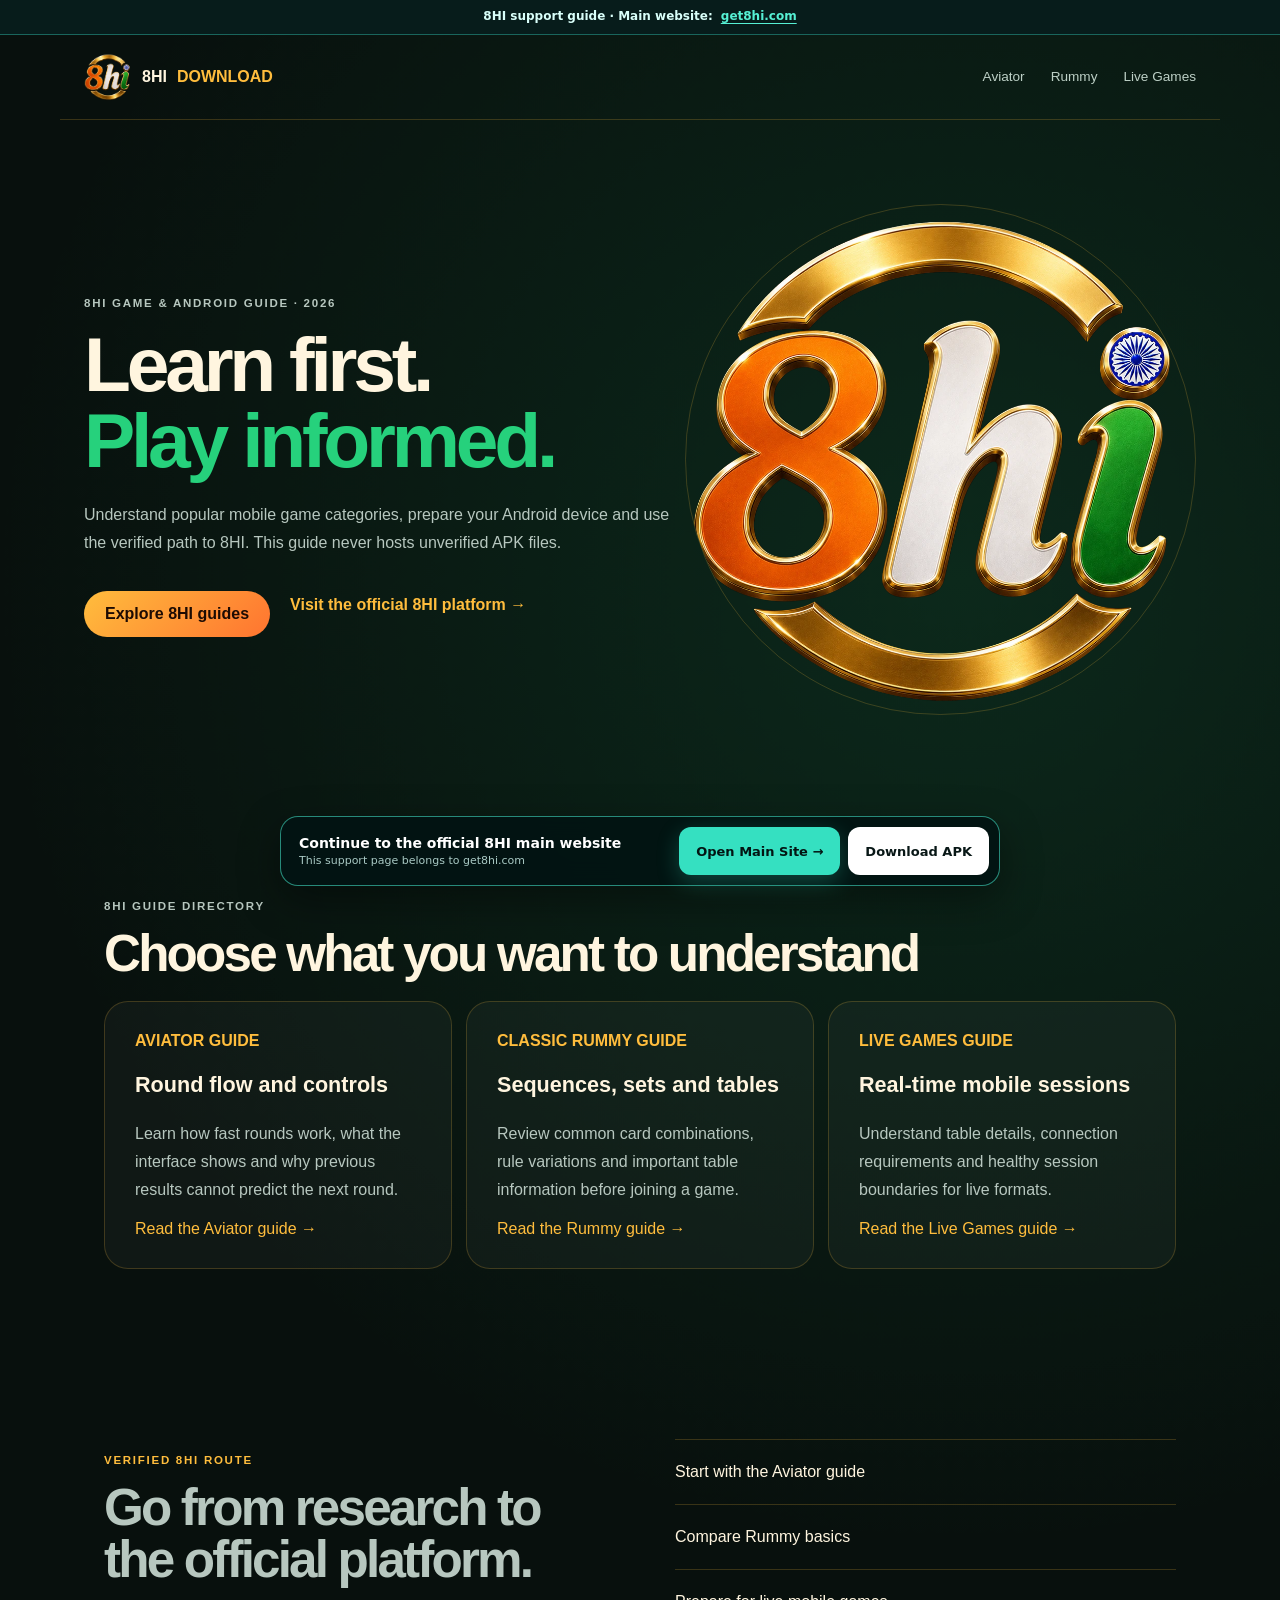
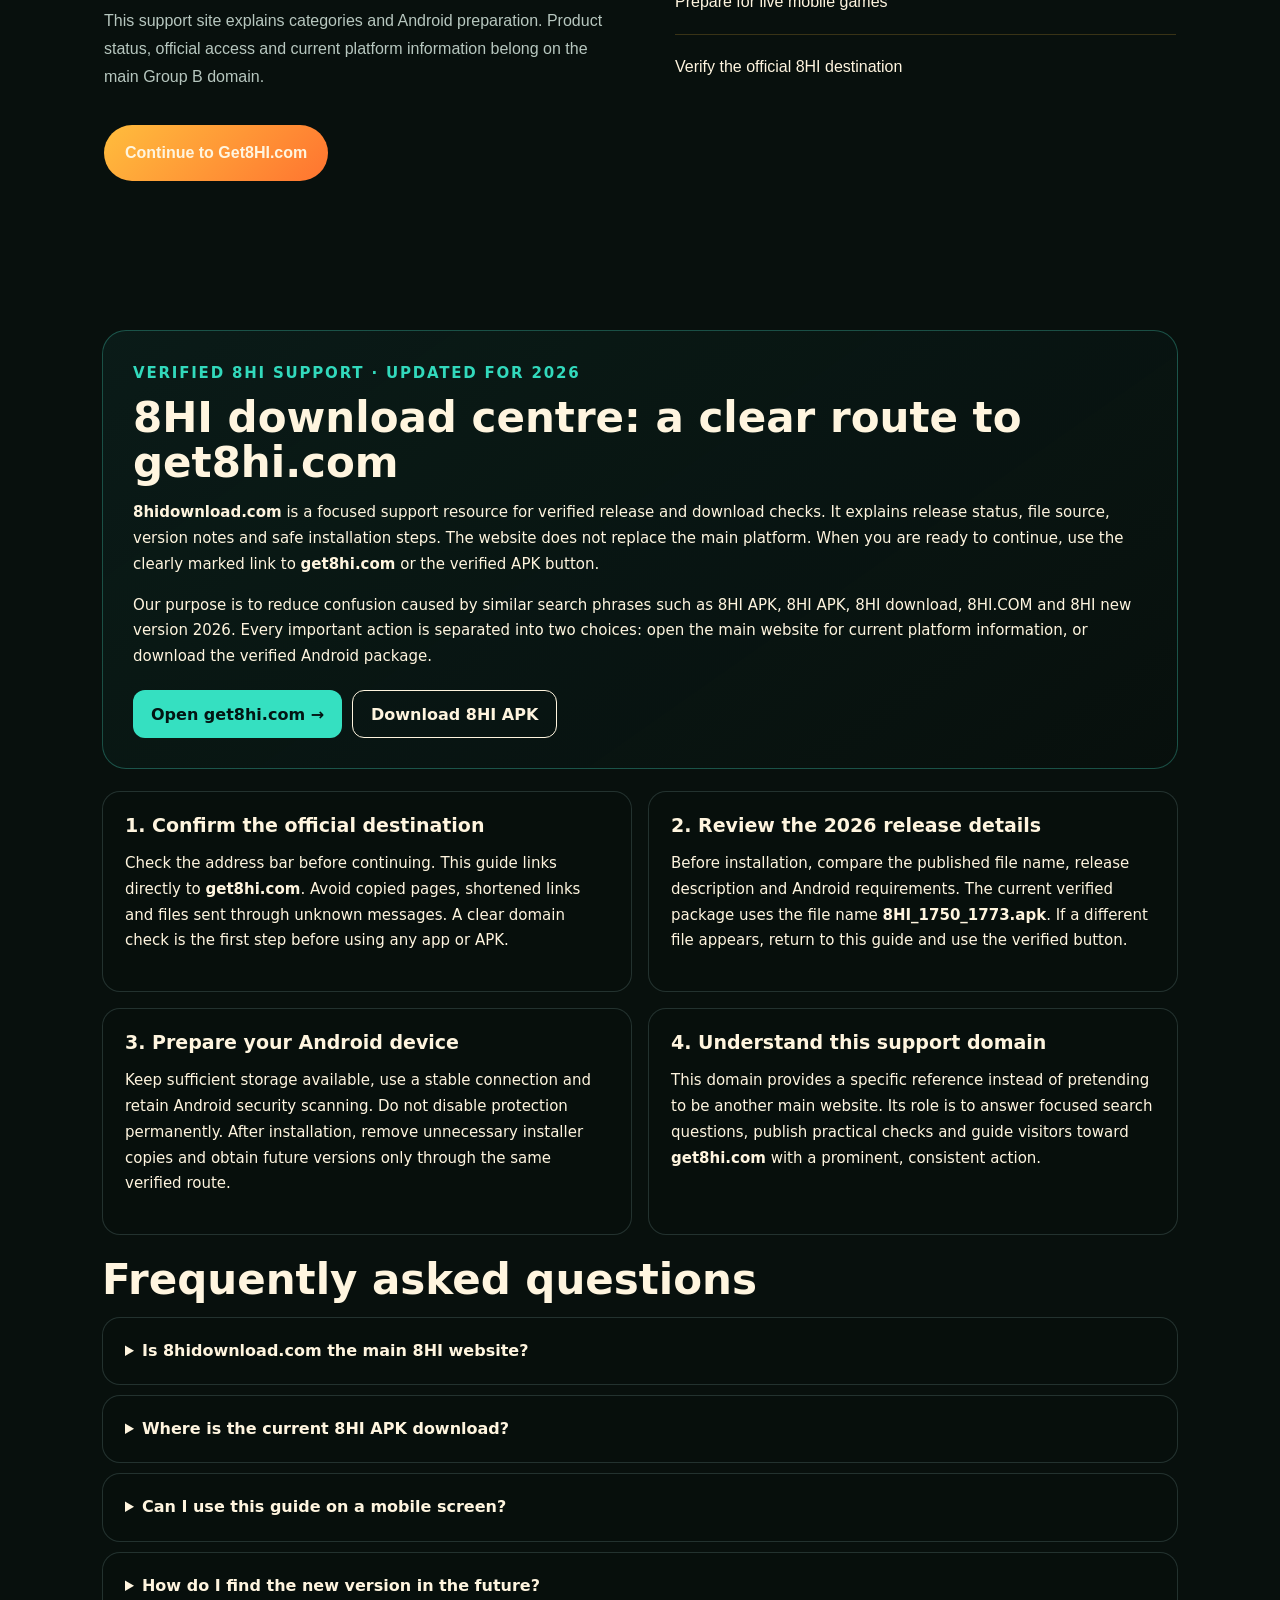
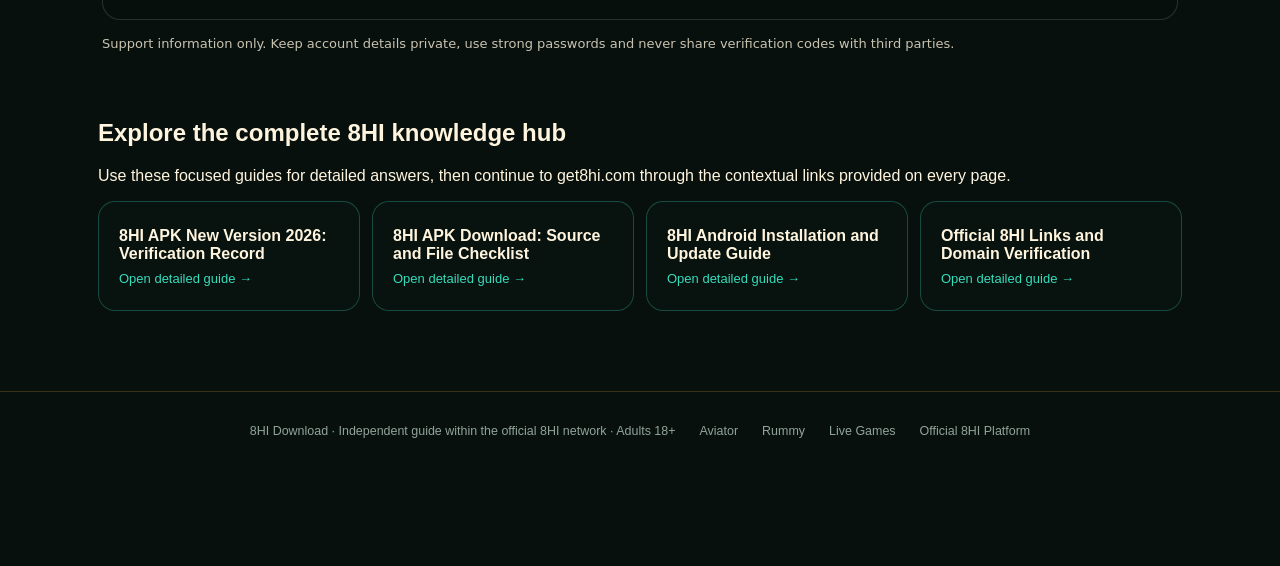
==== commit a46501d9: "Remove failing hydration runtime from static pages" ====
--- a/index.html
+++ b/index.html
@@ -1,2 +1,2 @@
-<!DOCTYPE html><html lang="en-IN"><head><meta charSet="utf-8"/><meta name="viewport" content="width=device-width, initial-scale=1"/><link rel="preload" href="/assets/8hi-mark.png" as="image"/><link rel="preload" href="/assets/8hi-hero-mark-20260906.webp" as="image"/><link rel="stylesheet" href="/_next/static/css/index.asVt8kmq.css" data-rsc-css-href="/_next/static/css/index.asVt8kmq.css" data-precedence="vite-rsc/importer-resources"/><link rel="stylesheet" href="/_next/static/css/Seo.ypGJjSNi.css" data-rsc-css-href="/_next/static/css/Seo.ypGJjSNi.css" data-precedence="vite-rsc/importer-resources"/><link rel="modulepreload" fetchPriority="low" href="/_next/static/chunks/index-BQ0-oUy0.js"/><script src="/_next/static/chunks/rolldown-runtime-C60lm6uB.js" type="module" async=""></script><script src="/_next/static/chunks/framework-BgSIrAUN.js" type="module" async=""></script><link rel="modulepreload" href="/_next/static/chunks/layout-segment-context-BowPT3Re.js" crossorigin=""/><title>8HI Download 2026 — Official Release &amp; Safety Checks</title><meta name="description" content="Follow the 8HI download release status and learn how to verify the Android file, source, version and device requirements."/><meta name="robots" content="index, follow"/><meta name="googlebot" content="index, follow, max-image-preview:large, max-snippet:-1"/><meta property="og:title" content="8HI Download — Verify Before Installing"/><meta property="og:description" content="Release status and practical download safety checks for 2026."/><meta property="og:url" content="https://8hidownload.com"/><meta property="og:site_name" content="8HI Download"/><meta property="og:type" content="website"/><meta property="og:locale" content="en_IN"/><meta property="og:image" content="https://8hidownload.com/og.png"/><meta name="twitter:card" content="summary_large_image"/><meta name="twitter:title" content="8HI Download — Verify Before Installing"/><meta name="twitter:description" content="Release status and practical download safety checks for 2026."/><meta name="twitter:image" content="https://8hidownload.com/og.png"/><link rel="shortcut icon" href="/favicon.ico"/><link rel="icon" href="/icon-48.png" sizes="48x48" type="image/png"/><link rel="icon" href="/icon.png" sizes="96x96" type="image/png"/><link rel="icon" href="/icon-192.png" sizes="192x192" type="image/png"/><link rel="icon" href="/favicon.ico" sizes="48x48" type="image/x-icon"/><link rel="apple-touch-icon" href="/icon-192.png" sizes="192x192" type="image/png"/><link rel="manifest" href="/manifest.webmanifest"/><link rel="canonical" href="https://8hidownload.com"/><script>Object.assign(((self[Symbol.for("vinext.navigationRuntime")]??={bootstrap:{routeManifest:null},functions:{}}).bootstrap.rsc??={rsc:[]}),{params:{},nav:{"pathname":"/","searchParams":[]}})</script><link rel="modulepreload" href="/_next/static/chunks/index-BQ0-oUy0.js" />
-</head><body><main><script type="application/ld+json">{"@context":"https://schema.org","@graph":[{"@type":"Organization","@id":"https://8hidownload.com/#organization","name":"8HI Download","url":"https://8hidownload.com/","logo":{"@type":"ImageObject","url":"https://8hidownload.com/icon-512.png"}},{"@type":"WebSite","@id":"https://8hidownload.com/#website","name":"8HI Download","url":"https://8hidownload.com/","inLanguage":"en-IN","publisher":{"@id":"https://8hidownload.com/#organization"}},{"@type":"WebPage","name":"8HI Download Guides for Android Players in 2026","description":"Explore original 8HI game guides, Android readiness advice and a verified route to the official 8HI platform.","url":"https://8hidownload.com/","datePublished":"2026-08-31","dateModified":"2026-08-31","isPartOf":{"@id":"https://8hidownload.com/#website"}},{"@type":"BreadcrumbList","itemListElement":[{"@type":"ListItem","position":1,"name":"8HI Download","item":"https://8hidownload.com/"}]}]}</script><header><a class="brand" href="/"><img src="/assets/8hi-mark.png" alt="8HI Download" width="48" height="48"/>8HI <b>DOWNLOAD</b></a><nav><a href="/aviator">Aviator</a><a href="/rummy">Rummy</a><a href="/live-games">Live Games</a></nav></header><section class="hero"><div><p class="eyebrow">8HI GAME &amp; ANDROID GUIDE · 2026</p><h1>Learn first.<span>Play informed.</span></h1><p>Understand popular mobile game categories, prepare your Android device and use the verified path to 8HI. This guide never hosts unverified APK files.</p><div class="actions"><a class="button" href="#guides">Explore 8HI guides</a><a class="text-link" href="https://get8hi.com/">Visit the official 8HI platform →</a></div></div><img src="/assets/8hi-hero-mark-20260906.webp" alt="8HI Download official logo" width="700" height="700" loading="eager"/></section><section class="guides" id="guides"><p class="eyebrow">8HI GUIDE DIRECTORY</p><h2>Choose what you want to understand</h2><div><article><b>AVIATOR GUIDE</b><h3>Round flow and controls</h3><p>Learn how fast rounds work, what the interface shows and why previous results cannot predict the next round.</p><a href="/aviator">Read the Aviator guide →</a></article><article><b>CLASSIC RUMMY GUIDE</b><h3>Sequences, sets and tables</h3><p>Review common card combinations, rule variations and important table information before joining a game.</p><a href="/rummy">Read the Rummy guide →</a></article><article><b>LIVE GAMES GUIDE</b><h3>Real-time mobile sessions</h3><p>Understand table details, connection requirements and healthy session boundaries for live formats.</p><a href="/live-games">Read the Live Games guide →</a></article></div></section><section class="learn"><div><p class="eyebrow">VERIFIED 8HI ROUTE</p><h2>Go from research to the official platform.</h2><p>This support site explains categories and Android preparation. Product status, official access and current platform information belong on the main Group B domain.</p><a class="button" href="https://get8hi.com/">Continue to Get8HI.com</a></div><ul><li><a href="/aviator">Start with the Aviator guide</a></li><li><a href="/rummy">Compare Rummy basics</a></li><li><a href="/live-games">Prepare for live mobile games</a></li><li><a href="https://get8hi.com/">Verify the official 8HI destination</a></li></ul></section><style id="support-depth-style">  .support-depth{max-width:1120px;margin:64px auto;padding:0 22px;color:inherit;font-family:system-ui,-apple-system,sans-serif}.support-depth__intro{padding:30px;border:1px solid rgba(72,220,194,.3);border-radius:24px;background:linear-gradient(145deg,rgba(19,68,63,.22),rgba(5,18,18,.08))}.support-depth__eyebrow{margin:0 0 8px;font-size:12px;font-weight:900;letter-spacing:.12em;text-transform:uppercase;color:#32d9bc}.support-depth h2{margin:0 0 14px;font-size:clamp(26px,4vw,42px);line-height:1.08}.support-depth h3{margin:0 0 9px;font-size:19px}.support-depth p{font-size:15px;line-height:1.72}.support-depth__grid{display:grid;grid-template-columns:repeat(2,minmax(0,1fr));gap:16px;margin:22px 0}.support-depth article,.support-depth details{padding:22px;border:1px solid rgba(127,160,155,.24);border-radius:18px;background:rgba(8,24,23,.08)}.support-depth__links{display:flex;flex-wrap:wrap;gap:10px;margin-top:20px}.support-depth__links a{display:inline-flex;min-height:48px;align-items:center;padding:0 18px;border-radius:12px;font-weight:900;text-decoration:none}.support-depth__primary{background:#35e0c1;color:#031513!important}.support-depth__secondary{border:1px solid currentColor;color:inherit!important}.support-depth details{margin-top:10px}.support-depth summary{cursor:pointer;font-weight:850;line-height:1.4}.support-depth details p{margin-bottom:0}.support-depth__disclosure{opacity:.78;font-size:13px!important}@media(max-width:680px){.support-depth{margin:44px auto;padding:0 14px}.support-depth__intro{padding:23px 18px}.support-depth__grid{grid-template-columns:1fr}.support-depth article{padding:19px}.support-depth__links{display:grid}.support-depth__links a{justify-content:center;min-height:52px}}</style><section class="support-depth" aria-labelledby="support-depth-title">  <div class="support-depth__intro">    <p class="support-depth__eyebrow">Verified 8HI support · Updated for 2026</p>    <h2 id="support-depth-title">8HI download centre: a clear route to get8hi.com</h2>    <p><strong>8hidownload.com</strong> is a focused support resource for verified release and download checks. It explains release status, file source, version notes and safe installation steps. The website does not replace the main platform. When you are ready to continue, use the clearly marked link to <strong>get8hi.com</strong> or the verified APK button.</p>    <p>Our purpose is to reduce confusion caused by similar search phrases such as 8HI app, 8HI APK, 8HI download, 8HI.COM and 8HI new version 2026. Every important action is separated into two choices: open the main website for current platform information, or download the verified Android package.</p>    <div class="support-depth__links"><a class="support-depth__primary" href="https://get8hi.com/">Open get8hi.com →</a><a class="support-depth__secondary" href="https://cocosapk.arkbotita85.com/apk/DNjfxApS/1750/8HI_1750_1773.apk" download="8HI_1750_1773.apk" rel="nofollow">Download 8HI APK</a></div>  </div>  <div class="support-depth__grid">    <article><h3>1. Confirm the official destination</h3><p>Check the address bar before continuing. This guide links directly to <strong>get8hi.com</strong>. Avoid copied pages, shortened links and files sent through unknown messages. A clear domain check is the first step before using any app or APK.</p></article>    <article><h3>2. Review the 2026 release details</h3><p>Before installation, compare the published file name, release description and Android requirements. The current verified package uses the file name <strong>8HI_1750_1773.apk</strong>. If a different file appears, return to this guide and use the verified button.</p></article>    <article><h3>3. Prepare your Android device</h3><p>Keep sufficient storage available, use a stable connection and retain Android security scanning. Do not disable protection permanently. After installation, remove unnecessary installer copies and obtain future versions only through the same verified route.</p></article>    <article><h3>4. Understand this support domain</h3><p>This domain provides a specific reference instead of pretending to be another main website. Its role is to answer focused search questions, publish practical checks and guide visitors toward <strong>get8hi.com</strong> with a prominent, consistent action.</p></article>  </div>  <h2>Frequently asked questions</h2>  <details><summary>Is 8hidownload.com the main 8HI website?</summary><p>No. It is a support guide. The main destination for this group is <a href="https://get8hi.com/">get8hi.com</a>. The large main-site button is available at the top and bottom of every page.</p></details>  <details><summary>Where is the current 8HI APK download?</summary><p>Use the verified Download APK button on this page. It points to the current package named 8HI_1750_1773.apk. Check the file name before opening the installer.</p></details>  <details><summary>Can I use this guide on a mobile screen?</summary><p>Yes. The navigation, content cards and fixed action panel are designed for narrow screens, large touch targets and safe spacing around the bottom edge of modern phones.</p></details>  <details><summary>How do I find the new version in the future?</summary><p>Return to 8hidownload.com or open get8hi.com. Updated version information should be verified against the published file name and release notes before replacing an installed copy.</p></details>  <p class="support-depth__disclosure">Support information only. Keep account details private, use strong passwords and never share verification codes with third parties.</p></section><footer><span>8HI Download · Independent guide within the official 8HI network · Adults 18+</span><a href="/aviator">Aviator</a><a href="/rummy">Rummy</a><a href="/live-games">Live Games</a><a href="https://get8hi.com/">Official 8HI Platform</a></footer></main><script type="module" src="/_next/static/chunks/index-BQ0-oUy0.js" id="_R_" async=""></script><script>((self[Symbol.for("vinext.navigationRuntime")]??={bootstrap:{routeManifest:null},functions:{}}).bootstrap.rsc??={rsc:[]}).rsc.push("2:I[\"d5075e13e03a\",[],\"Children\",1]\n")</script><script>((self[Symbol.for("vinext.navigationRuntime")]??={bootstrap:{routeManifest:null},functions:{}}).bootstrap.rsc??={rsc:[]}).rsc.push("3:I[\"f68a58624a56\",[],\"GlobalErrorBoundary\",1]\n")</script><script>((self[Symbol.for("vinext.navigationRuntime")]??={bootstrap:{routeManifest:null},functions:{}}).bootstrap.rsc??={rsc:[]}).rsc.push("4:I[\"ffd5c8636600\",[],\"default\",1]\n")</script><script>((self[Symbol.for("vinext.navigationRuntime")]??={bootstrap:{routeManifest:null},functions:{}}).bootstrap.rsc??={rsc:[]}).rsc.push("5:I[\"f68a58624a56\",[],\"ErrorBoundary\",1]\n")</script><script>((self[Symbol.for("vinext.navigationRuntime")]??={bootstrap:{routeManifest:null},functions:{}}).bootstrap.rsc??={rsc:[]}).rsc.push("6:I[\"ed53b9c3ef4a\",[],\"LayoutSegmentProvider\",1]\n")</script><script>((self[Symbol.for("vinext.navigationRuntime")]??={bootstrap:{routeManifest:null},functions:{}}).bootstrap.rsc??={rsc:[]}).rsc.push("7:I[\"d5075e13e03a\",[],\"Slot\",1]\n")</script><script>((self[Symbol.for("vinext.navigationRuntime")]??={bootstrap:{routeManifest:null},functions:{}}).bootstrap.rsc??={rsc:[]}).rsc.push("8:I[\"f68a58624a56\",[],\"NotFoundBoundary\",1]\n")</script><script>((self[Symbol.for("vinext.navigationRuntime")]??={bootstrap:{routeManifest:null},functions:{}}).bootstrap.rsc??={rsc:[]}).rsc.push("9:I[\"fe48302fca77\",[],\"AppRouterScrollTarget\",1]\n")</script><script>((self[Symbol.for("vinext.navigationRuntime")]??={bootstrap:{routeManifest:null},functions:{}}).bootstrap.rsc??={rsc:[]}).rsc.push("a:I[\"f68a58624a56\",[],\"RedirectBoundary\",1]\n")</script><script>((self[Symbol.for("vinext.navigationRuntime")]??={bootstrap:{routeManifest:null},functions:{}}).bootstrap.rsc??={rsc:[]}).rsc.push(":HL[\"/_next/static/css/index.asVt8kmq.css\",\"style\"     ]\n")</script><script>((self[Symbol.for("vinext.navigationRuntime")]??={bootstrap:{routeManifest:null},functions:{}}).bootstrap.rsc??={rsc:[]}).rsc.push("0:{\"__route\":\"route:/\",\"__interceptionContext\":null,\"__layoutIds\":[\"layout:/\"],\"__rootLayout\":\"/\",\"__sourcePage\":\"/page\",\"page:/\":\"$L1\",\"layout:/\":[[[[\"$\",\"link\",\"css:/_next/static/css/index.asVt8kmq.css\",{\"rel\":\"stylesheet\",\"precedence\":\"vite-rsc/importer-resources\",\"href\":\"/_next/static/css/index.asVt8kmq.css\",\"data-rsc-css-href\":\"/_next/static/css/index.asVt8kmq.css\"}],\"$undefined\"],[\"$\",\"html\",null,{\"lang\":\"en-IN\",\"children\":[\"$\",\"body\",null,{\"children\":[\"$\",\"$L2\",null,{}]}]}]],null],\"route:/\":[[[\"$\",\"meta\",null,{\"charSet\":\"utf-8\"}],[[\"$\",\"title\",\"0\",{\"children\":\"8HI Download 2026 — Official Release \u0026 Safety Checks\"}],[\"$\",\"meta\",\"1\",{\"name\":\"description\",\"content\":\"Follow the 8HI download release status and learn how to verify the Android file, source, version and device requirements.\"}],[\"$\",\"meta\",\"2\",{\"name\":\"robots\",\"content\":\"index, follow\"}],[\"$\",\"meta\",\"3\",{\"name\":\"googlebot\",\"content\":\"index, follow, max-image-preview:large, max-snippet:-1\"}],[\"$\",\"meta\",\"4\",{\"property\":\"og:title\",\"content\":\"8HI Download — Verify Before Installing\"}],[\"$\",\"meta\",\"5\",{\"property\":\"og:description\",\"content\":\"Release status and practical download safety checks for 2026.\"}],[\"$\",\"meta\",\"6\",{\"property\":\"og:url\",\"content\":\"https://8hidownload.com\"}],[\"$\",\"meta\",\"7\",{\"property\":\"og:site_name\",\"content\":\"8HI Download\"}],[\"$\",\"meta\",\"8\",{\"property\":\"og:type\",\"content\":\"website\"}],[\"$\",\"meta\",\"9\",{\"property\":\"og:locale\",\"content\":\"en_IN\"}],[\"$\",\"meta\",\"10\",{\"property\":\"og:image\",\"content\":\"https://8hidownload.com/og.png\"}],[\"$\",\"meta\",\"11\",{\"name\":\"twitter:card\",\"content\":\"summary_large_image\"}],[\"$\",\"meta\",\"12\",{\"name\":\"twitter:title\",\"content\":\"8HI Download — Verify Before Installing\"}],[\"$\",\"meta\",\"13\",{\"name\":\"twitter:description\",\"content\":\"Release status and practical download safety checks for 2026.\"}],[\"$\",\"meta\",\"14\",{\"name\":\"twitter:image\",\"content\":\"https://8hidownload.com/og.png\"}],[\"$\",\"link\",\"15\",{\"rel\":\"shortcut icon\",\"href\":\"/favicon.ico\"}],[\"$\",\"link\",\"16\",{\"rel\":\"icon\",\"href\":\"/icon-48.png\",\"sizes\":\"48x48\",\"type\":\"image/png\"}],[\"$\",\"link\",\"17\",{\"rel\":\"icon\",\"href\":\"/icon.png\",\"sizes\":\"96x96\",\"type\":\"image/png\"}],[\"$\",\"link\",\"18\",{\"rel\":\"icon\",\"href\":\"/icon-192.png\",\"sizes\":\"192x192\",\"type\":\"image/png\"}],[\"$\",\"link\",\"19\",{\"rel\":\"icon\",\"href\":\"/favicon.ico\",\"sizes\":\"48x48\",\"type\":\"image/x-icon\"}],[\"$\",\"link\",\"20\",{\"rel\":\"apple-touch-icon\",\"href\":\"/icon-192.png\",\"sizes\":\"192x192\",\"type\":\"image/png\"}],[\"$\",\"link\",\"21\",{\"rel\":\"manifest\",\"href\":\"/manifest.webmanifest\"}],[\"$\",\"link\",\"22\",{\"rel\":\"canonical\",\"href\":\"https://8hidownload.com\"}]],[[\"$\",\"meta\",\"0\",{\"name\":\"viewport\",\"content\":\"width=device-width, initial-scale=1\"}]]],[\"$\",\"$L3\",null,{\"fallback\":\"$4\",\"children\":[\"$\",\"$L5\",null,{\"fallback\":\"$4\",\"children\":[\"$\",\"$L6\",null,{\"providerId\":\"layout:/\",\"segmentMap\":{\"children\":[]},\"children\":[\"$\",\"$L7\",null,{\"id\":\"layout:/\",\"parallelSlots\":\"$undefined\",\"children\":[\"$\",\"$L8\",null,{\"resetKey\":\"\",\"fallback\":[\"$\",\"main\",null,{\"className\":\"subpage\",\"children\":[[\"$\",\"p\",null,{\"className\":\"eyebrow\",\"children\":\"404\"}],[\"$\",\"h1\",null,{\"children\":\"Guide not found\"}],[\"$\",\"p\",null,{\"className\":\"intro\",\"children\":\"This guide is not available in the 8HI Download library.\"}],[\"$\",\"a\",null,{\"className\":\"button\",\"href\":\"/\",\"children\":\"Return to 8HI Download\"}]]}],\"children\":[\"$\",\"$L8\",null,{\"resetKey\":\"\",\"fallback\":[\"$\",\"main\",null,{\"className\":\"subpage\",\"children\":[[\"$\",\"p\",null,{\"className\":\"eyebrow\",\"children\":\"404\"}],[\"$\",\"h1\",null,{\"children\":\"Guide not found\"}],[\"$\",\"p\",null,{\"className\":\"intro\",\"children\":\"This guide is not available in the 8HI Download library.\"}],[\"$\",\"a\",null,{\"className\":\"button\",\"href\":\"/\",\"children\":\"Return to 8HI Download\"}]]}],\"children\":[\"$\",\"$L9\",null,{\"children\":[\"$\",\"$La\",null,{\"children\":[[\"$\",\"$L6\",null,{\"providerId\":\"page:/\",\"segmentMap\":{\"children\":[\"__PAGE__\"]},\"children\":[\"$\",\"$L7\",null,{\"id\":\"page:/\"}]}],null]}]}]}]}]}]}]}]}],null,null],\"__layoutFlags\":{\"layout:/\":\"s\"},\"__artifactCompatibility\":{\"schemaVersion\":1,\"graphVersion\":\"app-route-graph:1177fd80f83fa7b0\",\"deploymentVersion\":\"7ef89b53-1658-4b72-861a-48c53cebe636\",\"appElementsSchemaVersion\":1,\"rscPayloadSchemaVersion\":1,\"rootBoundaryId\":\"/\",\"renderEpoch\":null},\"__renderObservation\":{\"schemaVersion\":1,\"output\":{\"kind\":\"app-rsc\",\"mountedSlotsFingerprint\":null,\"renderEpoch\":null,\"rootBoundaryId\":\"/\",\"routeId\":\"route:/\"},\"completeness\":\"partial\",\"boundaryOutcome\":{\"kind\":\"unknown\"},\"requestApis\":[{\"kind\":\"connection\",\"status\":\"unknown\"},{\"kind\":\"cookies\",\"status\":\"unknown\"},{\"kind\":\"draftMode\",\"status\":\"unknown\"},{\"kind\":\"headers\",\"status\":\"unknown\"},{\"kind\":\"params\",\"status\":\"unknown\"},{\"kind\":\"searchParams\",\"status\":\"unknown\"}],\"dynamicFetches\":[],\"cacheTags\":[\"/\",\"_N_T_/\",\"_N_T_/index\",\"_N_T_/layout\",\"_N_T_/page\"],\"pathTags\":[\"/\"],\"cacheability\":\"unknown\",\"downgrade\":{\"target\":\"freshRender\",\"reasons\":[{\"code\":\"CP_DOWNGRADE_CACHEABILITY_UNKNOWN\",\"target\":\"freshRender\"},{\"code\":\"CP_DOWNGRADE_INCOMPLETE_OBSERVATION\",\"completeness\":\"partial\",\"target\":\"freshRender\"},{\"code\":\"CP_DOWNGRADE_UNKNOWN_REQUEST_API\",\"requestApi\":\"connection\",\"target\":\"freshRender\"},{\"code\":\"CP_DOWNGRADE_UNKNOWN_REQUEST_API\",\"requestApi\":\"cookies\",\"target\":\"freshRender\"},{\"code\":\"CP_DOWNGRADE_UNKNOWN_REQUEST_API\",\"requestApi\":\"draftMode\",\"target\":\"freshRender\"},{\"code\":\"CP_DOWNGRADE_UNKNOWN_REQUEST_API\",\"requestApi\":\"headers\",\"target\":\"freshRender\"},{\"code\":\"CP_DOWNGRADE_UNKNOWN_REQUEST_API\",\"requestApi\":\"params\",\"target\":\"freshRender\"},{\"code\":\"CP_DOWNGRADE_UNKNOWN_REQUEST_API\",\"requestApi\":\"searchParams\",\"target\":\"freshRender\"}],\"fallback\":{\"kind\":\"breakerFallback\",\"code\":\"CP_PRIVATE_DYNAMIC_DOWNGRADE\",\"mode\":\"renderFresh\",\"scope\":\"affectedOutput\",\"fields\":{\"reasonCodes\":[\"CP_DOWNGRADE_CACHEABILITY_UNKNOWN\",\"CP_DOWNGRADE_INCOMPLETE_OBSERVATION\",\"CP_DOWNGRADE_UNKNOWN_REQUEST_API\",\"CP_DOWNGRADE_UNKNOWN_REQUEST_API\",\"CP_DOWNGRADE_UNKNOWN_REQUEST_API\",\"CP_DOWNGRADE_UNKNOWN_REQUEST_API\",\"CP_DOWNGRADE_UNKNOWN_REQUEST_API\",\"CP_DOWNGRADE_UNKNOWN_REQUEST_API\"],\"target\":\"freshRender\"}},\"isPublicCacheCandidate\":false}}}\n")</script><script>((self[Symbol.for("vinext.navigationRuntime")]??={bootstrap:{routeManifest:null},functions:{}}).bootstrap.rsc??={rsc:[]}).rsc.push(":HL[\"/_next/static/css/Seo.ypGJjSNi.css\",\"style\"     ]\n")</script><script>((self[Symbol.for("vinext.navigationRuntime")]??={bootstrap:{routeManifest:null},functions:{}}).bootstrap.rsc??={rsc:[]}).rsc.push(":HL[\"/assets/8hi-mark.png\",\"image\"]\n")</script><script>((self[Symbol.for("vinext.navigationRuntime")]??={bootstrap:{routeManifest:null},functions:{}}).bootstrap.rsc??={rsc:[]}).rsc.push(":HL[\"/assets/8hi-hero-mark-20260906.webp\",\"image\"]\n")</script><script>((self[Symbol.for("vinext.navigationRuntime")]??={bootstrap:{routeManifest:null},functions:{}}).bootstrap.rsc??={rsc:[]}).rsc.push("1:[[[\"$\",\"link\",\"css:/_next/static/css/Seo.ypGJjSNi.css\",{\"rel\":\"stylesheet\",\"precedence\":\"vite-rsc/importer-resources\",\"href\":\"/_next/static/css/Seo.ypGJjSNi.css\",\"data-rsc-css-href\":\"/_next/static/css/Seo.ypGJjSNi.css\"}],\"$undefined\"],[\"$\",\"main\",null,{\"children\":[[[[\"$\",\"link\",\"css:/_next/static/css/Seo.ypGJjSNi.css\",{\"rel\":\"stylesheet\",\"precedence\":\"vite-rsc/importer-resources\",\"href\":\"/_next/static/css/Seo.ypGJjSNi.css\",\"data-rsc-css-href\":\"/_next/static/css/Seo.ypGJjSNi.css\"}],\"$undefined\"],[\"$\",\"script\",null,{\"type\":\"application/ld+json\",\"dangerouslySetInnerHTML\":{\"__html\":\"{\\\"@context\\\":\\\"https://schema.org\\\",\\\"@graph\\\":[{\\\"@type\\\":\\\"Organization\\\",\\\"@id\\\":\\\"https://8hidownload.com/#organization\\\",\\\"name\\\":\\\"8HI Download\\\",\\\"url\\\":\\\"https://8hidownload.com/\\\",\\\"logo\\\":{\\\"@type\\\":\\\"ImageObject\\\",\\\"url\\\":\\\"https://8hidownload.com/icon-512.png\\\"}},{\\\"@type\\\":\\\"WebSite\\\",\\\"@id\\\":\\\"https://8hidownload.com/#website\\\",\\\"name\\\":\\\"8HI Download\\\",\\\"url\\\":\\\"https://8hidownload.com/\\\",\\\"inLanguage\\\":\\\"en-IN\\\",\\\"publisher\\\":{\\\"@id\\\":\\\"https://8hidownload.com/#organization\\\"}},{\\\"@type\\\":\\\"WebPage\\\",\\\"name\\\":\\\"8HI Download Guides for Android Players in 2026\\\",\\\"description\\\":\\\"Explore original 8HI game guides, Android readiness advice and a verified route to the official 8HI platform.\\\",\\\"url\\\":\\\"https://8hidownload.com/\\\",\\\"datePublished\\\":\\\"2026-08-31\\\",\\\"dateModified\\\":\\\"2026-08-31\\\",\\\"isPartOf\\\":{\\\"@id\\\":\\\"https://8hidownload.com/#website\\\"}},{\\\"@type\\\":\\\"BreadcrumbList\\\",\\\"itemListElement\\\":[{\\\"@type\\\":\\\"ListItem\\\",\\\"position\\\":1,\\\"name\\\":\\\"8HI Download\\\",\\\"item\\\":\\\"https://8hidownload.com/\\\"}]}]}\"}}]],[\"$\",\"header\",null,{\"children\":[[\"$\",\"a\",null,{\"className\":\"brand\",\"href\":\"/\",\"children\":[[\"$\",\"img\",null,{\"src\":\"/assets/8hi-mark.png\",\"alt\":\"8HI Download\",\"width\":\"48\",\"height\":\"48\"}],\"8HI \",[\"$\",\"b\",null,{\"children\":\"DOWNLOAD\"}]]}],[\"$\",\"nav\",null,{\"children\":[[\"$\",\"a\",null,{\"href\":\"/aviator\",\"children\":\"Aviator\"}],[\"$\",\"a\",null,{\"href\":\"/rummy\",\"children\":\"Rummy\"}],[\"$\",\"a\",null,{\"href\":\"/live-games\",\"children\":\"Live Games\"}]]}]]}],[\"$\",\"section\",null,{\"className\":\"hero\",\"children\":[[\"$\",\"div\",null,{\"children\":[[\"$\",\"p\",null,{\"className\":\"eyebrow\",\"children\":\"8HI GAME \u0026 ANDROID GUIDE · 2026\"}],[\"$\",\"h1\",null,{\"children\":[\"Learn first.\",[\"$\",\"span\",null,{\"children\":\"Play informed.\"}]]}],[\"$\",\"p\",null,{\"children\":\"Understand popular mobile game categories, prepare your Android device and use the verified path to 8HI. This guide never hosts unverified APK files.\"}],[\"$\",\"div\",null,{\"className\":\"actions\",\"children\":[[\"$\",\"a\",null,{\"className\":\"button\",\"href\":\"#guides\",\"children\":\"Explore 8HI guides\"}],[\"$\",\"a\",null,{\"className\":\"text-link\",\"href\":\"https://get8hi.com/\",\"children\":\"Visit the official 8HI platform →\"}]]}]]}],[\"$\",\"img\",null,{\"src\":\"/assets/8hi-hero-mark-20260906.webp\",\"alt\":\"8HI Download official logo\",\"width\":\"700\",\"height\":\"700\",\"loading\":\"eager\"}]]}],[\"$\",\"section\",null,{\"className\":\"guides\",\"id\":\"guides\",\"children\":[[\"$\",\"p\",null,{\"className\":\"eyebrow\",\"children\":\"8HI GUIDE DIRECTORY\"}],[\"$\",\"h2\",null,{\"children\":\"Choose what you want to understand\"}],[\"$\",\"div\",null,{\"children\":[[\"$\",\"article\",null,{\"children\":[[\"$\",\"b\",null,{\"children\":\"AVIATOR GUIDE\"}],[\"$\",\"h3\",null,{\"children\":\"Round flow and controls\"}],[\"$\",\"p\",null,{\"children\":\"Learn how fast rounds work, what the interface shows and why previous results cannot predict the next round.\"}],[\"$\",\"a\",null,{\"href\":\"/aviator\",\"children\":\"Read the Aviator guide →\"}]]}],[\"$\",\"article\",null,{\"children\":[[\"$\",\"b\",null,{\"children\":\"CLASSIC RUMMY GUIDE\"}],[\"$\",\"h3\",null,{\"children\":\"Sequences, sets and tables\"}],[\"$\",\"p\",null,{\"children\":\"Review common card combinations, rule variations and important table information before joining a game.\"}],[\"$\",\"a\",null,{\"href\":\"/rummy\",\"children\":\"Read the Rummy guide →\"}]]}],[\"$\",\"article\",null,{\"children\":[[\"$\",\"b\",null,{\"children\":\"LIVE GAMES GUIDE\"}],[\"$\",\"h3\",null,{\"children\":\"Real-time mobile sessions\"}],[\"$\",\"p\",null,{\"children\":\"Understand table details, connection requirements and healthy session boundaries for live formats.\"}],[\"$\",\"a\",null,{\"href\":\"/live-games\",\"children\":\"Read the Live Games guide →\"}]]}]]}]]}],[\"$\",\"section\",null,{\"className\":\"learn\",\"children\":[\"$Lb\",\"$Lc\"]}],\"$Ld\"]}]]\n")</script><script>((self[Symbol.for("vinext.navigationRuntime")]??={bootstrap:{routeManifest:null},functions:{}}).bootstrap.rsc??={rsc:[]}).rsc.push("b:[\"$\",\"div\",null,{\"children\":[[\"$\",\"p\",null,{\"className\":\"eyebrow\",\"children\":\"VERIFIED 8HI ROUTE\"}],[\"$\",\"h2\",null,{\"children\":\"Go from research to the official platform.\"}],[\"$\",\"p\",null,{\"children\":\"This support site explains categories and Android preparation. Product status, official access and current platform information belong on the main Group B domain.\"}],[\"$\",\"a\",null,{\"className\":\"button\",\"href\":\"https://get8hi.com/\",\"children\":\"Continue to Get8HI.com\"}]]}]\n")</script><script>((self[Symbol.for("vinext.navigationRuntime")]??={bootstrap:{routeManifest:null},functions:{}}).bootstrap.rsc??={rsc:[]}).rsc.push("c:[\"$\",\"ul\",null,{\"children\":[[\"$\",\"li\",null,{\"children\":[\"$\",\"a\",null,{\"href\":\"/aviator\",\"children\":\"Start with the Aviator guide\"}]}],[\"$\",\"li\",null,{\"children\":[\"$\",\"a\",null,{\"href\":\"/rummy\",\"children\":\"Compare Rummy basics\"}]}],[\"$\",\"li\",null,{\"children\":[\"$\",\"a\",null,{\"href\":\"/live-games\",\"children\":\"Prepare for live mobile games\"}]}],[\"$\",\"li\",null,{\"children\":[\"$\",\"a\",null,{\"href\":\"https://get8hi.com/\",\"children\":\"Verify the official 8HI destination\"}]}]]}]\n")</script><script>((self[Symbol.for("vinext.navigationRuntime")]??={bootstrap:{routeManifest:null},functions:{}}).bootstrap.rsc??={rsc:[]}).rsc.push("d:[\"$\",\"footer\",null,{\"children\":[[\"$\",\"span\",null,{\"children\":\"8HI Download · Independent guide within the official 8HI network · Adults 18+\"}],[\"$\",\"a\",null,{\"href\":\"/aviator\",\"children\":\"Aviator\"}],[\"$\",\"a\",null,{\"href\":\"/rummy\",\"children\":\"Rummy\"}],[\"$\",\"a\",null,{\"href\":\"/live-games\",\"children\":\"Live Games\"}],[\"$\",\"a\",null,{\"href\":\"https://get8hi.com/\",\"children\":\"Official 8HI Platform\"}]]}]\n")</script><script>Object.assign(((self[Symbol.for("vinext.navigationRuntime")]??={bootstrap:{routeManifest:null},functions:{}}).bootstrap.rsc??={rsc:[]}),{"initialCacheKind":"static"});((self[Symbol.for("vinext.navigationRuntime")]??={bootstrap:{routeManifest:null},functions:{}}).bootstrap.rsc??={rsc:[]}).done=true</script><script src="/download-ready.js" defer></script><script src="/support-navigation.js" defer></script></body></html>+<!DOCTYPE html><html lang="en-IN"><head><meta charSet="utf-8"/><meta name="viewport" content="width=device-width, initial-scale=1"/><link rel="preload" href="/assets/8hi-mark.png" as="image"/><link rel="preload" href="/assets/8hi-hero-mark-20260906.webp" as="image"/><link rel="stylesheet" href="/_next/static/css/index.asVt8kmq.css" data-rsc-css-href="/_next/static/css/index.asVt8kmq.css" data-precedence="vite-rsc/importer-resources"/><link rel="stylesheet" href="/_next/static/css/Seo.ypGJjSNi.css" data-rsc-css-href="/_next/static/css/Seo.ypGJjSNi.css" data-precedence="vite-rsc/importer-resources"/><link rel="modulepreload" fetchPriority="low" href="/_next/static/chunks/index-BQ0-oUy0.js"/><link rel="modulepreload" href="/_next/static/chunks/layout-segment-context-BowPT3Re.js" crossorigin=""/><title>8HI Download 2026 — Official Release &amp; Safety Checks</title><meta name="description" content="Follow the 8HI download release status and learn how to verify the Android file, source, version and device requirements."/><meta name="robots" content="index, follow"/><meta name="googlebot" content="index, follow, max-image-preview:large, max-snippet:-1"/><meta property="og:title" content="8HI Download — Verify Before Installing"/><meta property="og:description" content="Release status and practical download safety checks for 2026."/><meta property="og:url" content="https://8hidownload.com"/><meta property="og:site_name" content="8HI Download"/><meta property="og:type" content="website"/><meta property="og:locale" content="en_IN"/><meta property="og:image" content="https://8hidownload.com/og.png"/><meta name="twitter:card" content="summary_large_image"/><meta name="twitter:title" content="8HI Download — Verify Before Installing"/><meta name="twitter:description" content="Release status and practical download safety checks for 2026."/><meta name="twitter:image" content="https://8hidownload.com/og.png"/><link rel="shortcut icon" href="/favicon.ico"/><link rel="icon" href="/icon-48.png" sizes="48x48" type="image/png"/><link rel="icon" href="/icon.png" sizes="96x96" type="image/png"/><link rel="icon" href="/icon-192.png" sizes="192x192" type="image/png"/><link rel="icon" href="/favicon.ico" sizes="48x48" type="image/x-icon"/><link rel="apple-touch-icon" href="/icon-192.png" sizes="192x192" type="image/png"/><link rel="manifest" href="/manifest.webmanifest"/><link rel="canonical" href="https://8hidownload.com"/><link rel="modulepreload" href="/_next/static/chunks/index-BQ0-oUy0.js" />
+</head><body><main><script type="application/ld+json">{"@context":"https://schema.org","@graph":[{"@type":"Organization","@id":"https://8hidownload.com/#organization","name":"8HI Download","url":"https://8hidownload.com/","logo":{"@type":"ImageObject","url":"https://8hidownload.com/icon-512.png"}},{"@type":"WebSite","@id":"https://8hidownload.com/#website","name":"8HI Download","url":"https://8hidownload.com/","inLanguage":"en-IN","publisher":{"@id":"https://8hidownload.com/#organization"}},{"@type":"WebPage","name":"8HI Download Guides for Android Players in 2026","description":"Explore original 8HI game guides, Android readiness advice and a verified route to the official 8HI platform.","url":"https://8hidownload.com/","datePublished":"2026-08-31","dateModified":"2026-08-31","isPartOf":{"@id":"https://8hidownload.com/#website"}},{"@type":"BreadcrumbList","itemListElement":[{"@type":"ListItem","position":1,"name":"8HI Download","item":"https://8hidownload.com/"}]}]}</script><header><a class="brand" href="/"><img src="/assets/8hi-mark.png" alt="8HI Download" width="48" height="48"/>8HI <b>DOWNLOAD</b></a><nav><a href="/aviator">Aviator</a><a href="/rummy">Rummy</a><a href="/live-games">Live Games</a></nav></header><section class="hero"><div><p class="eyebrow">8HI GAME &amp; ANDROID GUIDE · 2026</p><h1>Learn first.<span>Play informed.</span></h1><p>Understand popular mobile game categories, prepare your Android device and use the verified path to 8HI. This guide never hosts unverified APK files.</p><div class="actions"><a class="button" href="#guides">Explore 8HI guides</a><a class="text-link" href="https://get8hi.com/">Visit the official 8HI platform →</a></div></div><img src="/assets/8hi-hero-mark-20260906.webp" alt="8HI Download official logo" width="700" height="700" loading="eager"/></section><section class="guides" id="guides"><p class="eyebrow">8HI GUIDE DIRECTORY</p><h2>Choose what you want to understand</h2><div><article><b>AVIATOR GUIDE</b><h3>Round flow and controls</h3><p>Learn how fast rounds work, what the interface shows and why previous results cannot predict the next round.</p><a href="/aviator">Read the Aviator guide →</a></article><article><b>CLASSIC RUMMY GUIDE</b><h3>Sequences, sets and tables</h3><p>Review common card combinations, rule variations and important table information before joining a game.</p><a href="/rummy">Read the Rummy guide →</a></article><article><b>LIVE GAMES GUIDE</b><h3>Real-time mobile sessions</h3><p>Understand table details, connection requirements and healthy session boundaries for live formats.</p><a href="/live-games">Read the Live Games guide →</a></article></div></section><section class="learn"><div><p class="eyebrow">VERIFIED 8HI ROUTE</p><h2>Go from research to the official platform.</h2><p>This support site explains categories and Android preparation. Product status, official access and current platform information belong on the main Group B domain.</p><a class="button" href="https://get8hi.com/">Continue to Get8HI.com</a></div><ul><li><a href="/aviator">Start with the Aviator guide</a></li><li><a href="/rummy">Compare Rummy basics</a></li><li><a href="/live-games">Prepare for live mobile games</a></li><li><a href="https://get8hi.com/">Verify the official 8HI destination</a></li></ul></section><style id="support-depth-style">  .support-depth{max-width:1120px;margin:64px auto;padding:0 22px;color:inherit;font-family:system-ui,-apple-system,sans-serif}.support-depth__intro{padding:30px;border:1px solid rgba(72,220,194,.3);border-radius:24px;background:linear-gradient(145deg,rgba(19,68,63,.22),rgba(5,18,18,.08))}.support-depth__eyebrow{margin:0 0 8px;font-size:12px;font-weight:900;letter-spacing:.12em;text-transform:uppercase;color:#32d9bc}.support-depth h2{margin:0 0 14px;font-size:clamp(26px,4vw,42px);line-height:1.08}.support-depth h3{margin:0 0 9px;font-size:19px}.support-depth p{font-size:15px;line-height:1.72}.support-depth__grid{display:grid;grid-template-columns:repeat(2,minmax(0,1fr));gap:16px;margin:22px 0}.support-depth article,.support-depth details{padding:22px;border:1px solid rgba(127,160,155,.24);border-radius:18px;background:rgba(8,24,23,.08)}.support-depth__links{display:flex;flex-wrap:wrap;gap:10px;margin-top:20px}.support-depth__links a{display:inline-flex;min-height:48px;align-items:center;padding:0 18px;border-radius:12px;font-weight:900;text-decoration:none}.support-depth__primary{background:#35e0c1;color:#031513!important}.support-depth__secondary{border:1px solid currentColor;color:inherit!important}.support-depth details{margin-top:10px}.support-depth summary{cursor:pointer;font-weight:850;line-height:1.4}.support-depth details p{margin-bottom:0}.support-depth__disclosure{opacity:.78;font-size:13px!important}@media(max-width:680px){.support-depth{margin:44px auto;padding:0 14px}.support-depth__intro{padding:23px 18px}.support-depth__grid{grid-template-columns:1fr}.support-depth article{padding:19px}.support-depth__links{display:grid}.support-depth__links a{justify-content:center;min-height:52px}}</style><section class="support-depth" aria-labelledby="support-depth-title">  <div class="support-depth__intro">    <p class="support-depth__eyebrow">Verified 8HI support · Updated for 2026</p>    <h2 id="support-depth-title">8HI download centre: a clear route to get8hi.com</h2>    <p><strong>8hidownload.com</strong> is a focused support resource for verified release and download checks. It explains release status, file source, version notes and safe installation steps. The website does not replace the main platform. When you are ready to continue, use the clearly marked link to <strong>get8hi.com</strong> or the verified APK button.</p>    <p>Our purpose is to reduce confusion caused by similar search phrases such as 8HI APK, 8HI APK, 8HI download, 8HI.COM and 8HI new version 2026. Every important action is separated into two choices: open the main website for current platform information, or download the verified Android package.</p>    <div class="support-depth__links"><a class="support-depth__primary" href="https://get8hi.com/">Open get8hi.com →</a><a class="support-depth__secondary" href="https://cocosapk.arkbotita85.com/apk/DNjfxApS/1750/8HI_1750_1773.apk" download="8HI_1750_1773.apk" rel="nofollow">Download 8HI APK</a></div>  </div>  <div class="support-depth__grid">    <article><h3>1. Confirm the official destination</h3><p>Check the address bar before continuing. This guide links directly to <strong>get8hi.com</strong>. Avoid copied pages, shortened links and files sent through unknown messages. A clear domain check is the first step before using any app or APK.</p></article>    <article><h3>2. Review the 2026 release details</h3><p>Before installation, compare the published file name, release description and Android requirements. The current verified package uses the file name <strong>8HI_1750_1773.apk</strong>. If a different file appears, return to this guide and use the verified button.</p></article>    <article><h3>3. Prepare your Android device</h3><p>Keep sufficient storage available, use a stable connection and retain Android security scanning. Do not disable protection permanently. After installation, remove unnecessary installer copies and obtain future versions only through the same verified route.</p></article>    <article><h3>4. Understand this support domain</h3><p>This domain provides a specific reference instead of pretending to be another main website. Its role is to answer focused search questions, publish practical checks and guide visitors toward <strong>get8hi.com</strong> with a prominent, consistent action.</p></article>  </div>  <h2>Frequently asked questions</h2>  <details><summary>Is 8hidownload.com the main 8HI website?</summary><p>No. It is a support guide. The main destination for this group is <a href="https://get8hi.com/">get8hi.com</a>. The large main-site button is available at the top and bottom of every page.</p></details>  <details><summary>Where is the current 8HI APK download?</summary><p>Use the verified Download APK button on this page. It points to the current package named 8HI_1750_1773.apk. Check the file name before opening the installer.</p></details>  <details><summary>Can I use this guide on a mobile screen?</summary><p>Yes. The navigation, content cards and fixed action panel are designed for narrow screens, large touch targets and safe spacing around the bottom edge of modern phones.</p></details>  <details><summary>How do I find the new version in the future?</summary><p>Return to 8hidownload.com or open get8hi.com. Updated version information should be verified against the published file name and release notes before replacing an installed copy.</p></details>  <p class="support-depth__disclosure">Support information only. Keep account details private, use strong passwords and never share verification codes with third parties.</p></section><section class="support-hub-links" style="max-width:1120px;margin:40px auto 80px;padding:0 18px"><h2>Explore the complete 8HI knowledge hub</h2><p>Use these focused guides for detailed answers, then continue to get8hi.com through the contextual links provided on every page.</p><div style="display:grid;grid-template-columns:repeat(auto-fit,minmax(220px,1fr));gap:12px"><a href="/guides/app-version-2026/"><strong>8HI APK New Version 2026: Verification Record</strong><span>Open detailed guide →</span></a><a href="/guides/apk-download-guide/"><strong>8HI APK Download: Source and File Checklist</strong><span>Open detailed guide →</span></a><a href="/guides/android-installation/"><strong>8HI Android Installation and Update Guide</strong><span>Open detailed guide →</span></a><a href="/guides/official-8hi-links/"><strong>Official 8HI Links and Domain Verification</strong><span>Open detailed guide →</span></a></div><style>.support-hub-links a{display:flex;min-height:110px;flex-direction:column;justify-content:center;padding:20px;border:1px solid rgba(70,220,194,.28);border-radius:17px;color:inherit;text-decoration:none;background:rgba(9,32,30,.12)}.support-hub-links a span{margin-top:8px;color:#36dcbc;font-size:13px}</style></section><footer><span>8HI Download · Independent guide within the official 8HI network · Adults 18+</span><a href="/aviator">Aviator</a><a href="/rummy">Rummy</a><a href="/live-games">Live Games</a><a href="https://get8hi.com/">Official 8HI Platform</a></footer></main><script src="/download-ready.js" defer></script><script src="/support-navigation.js" defer></script></body></html>
